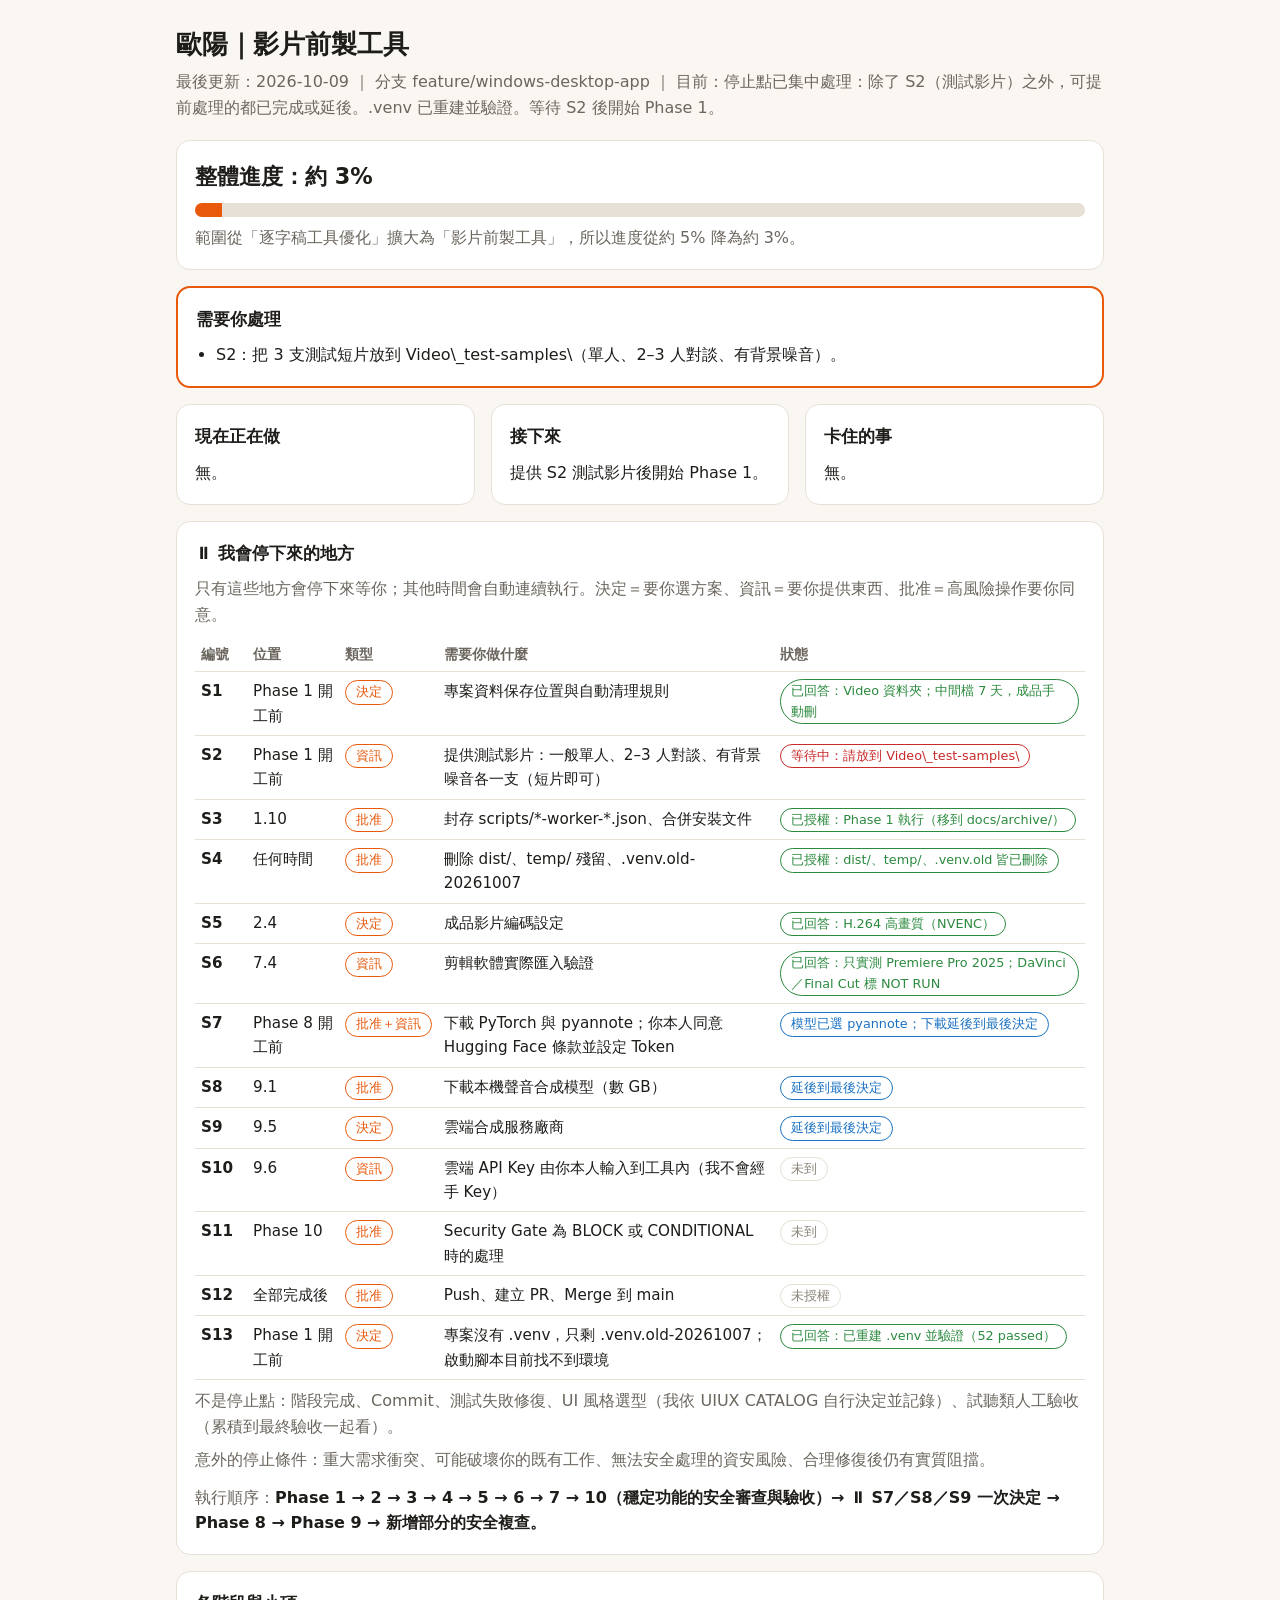
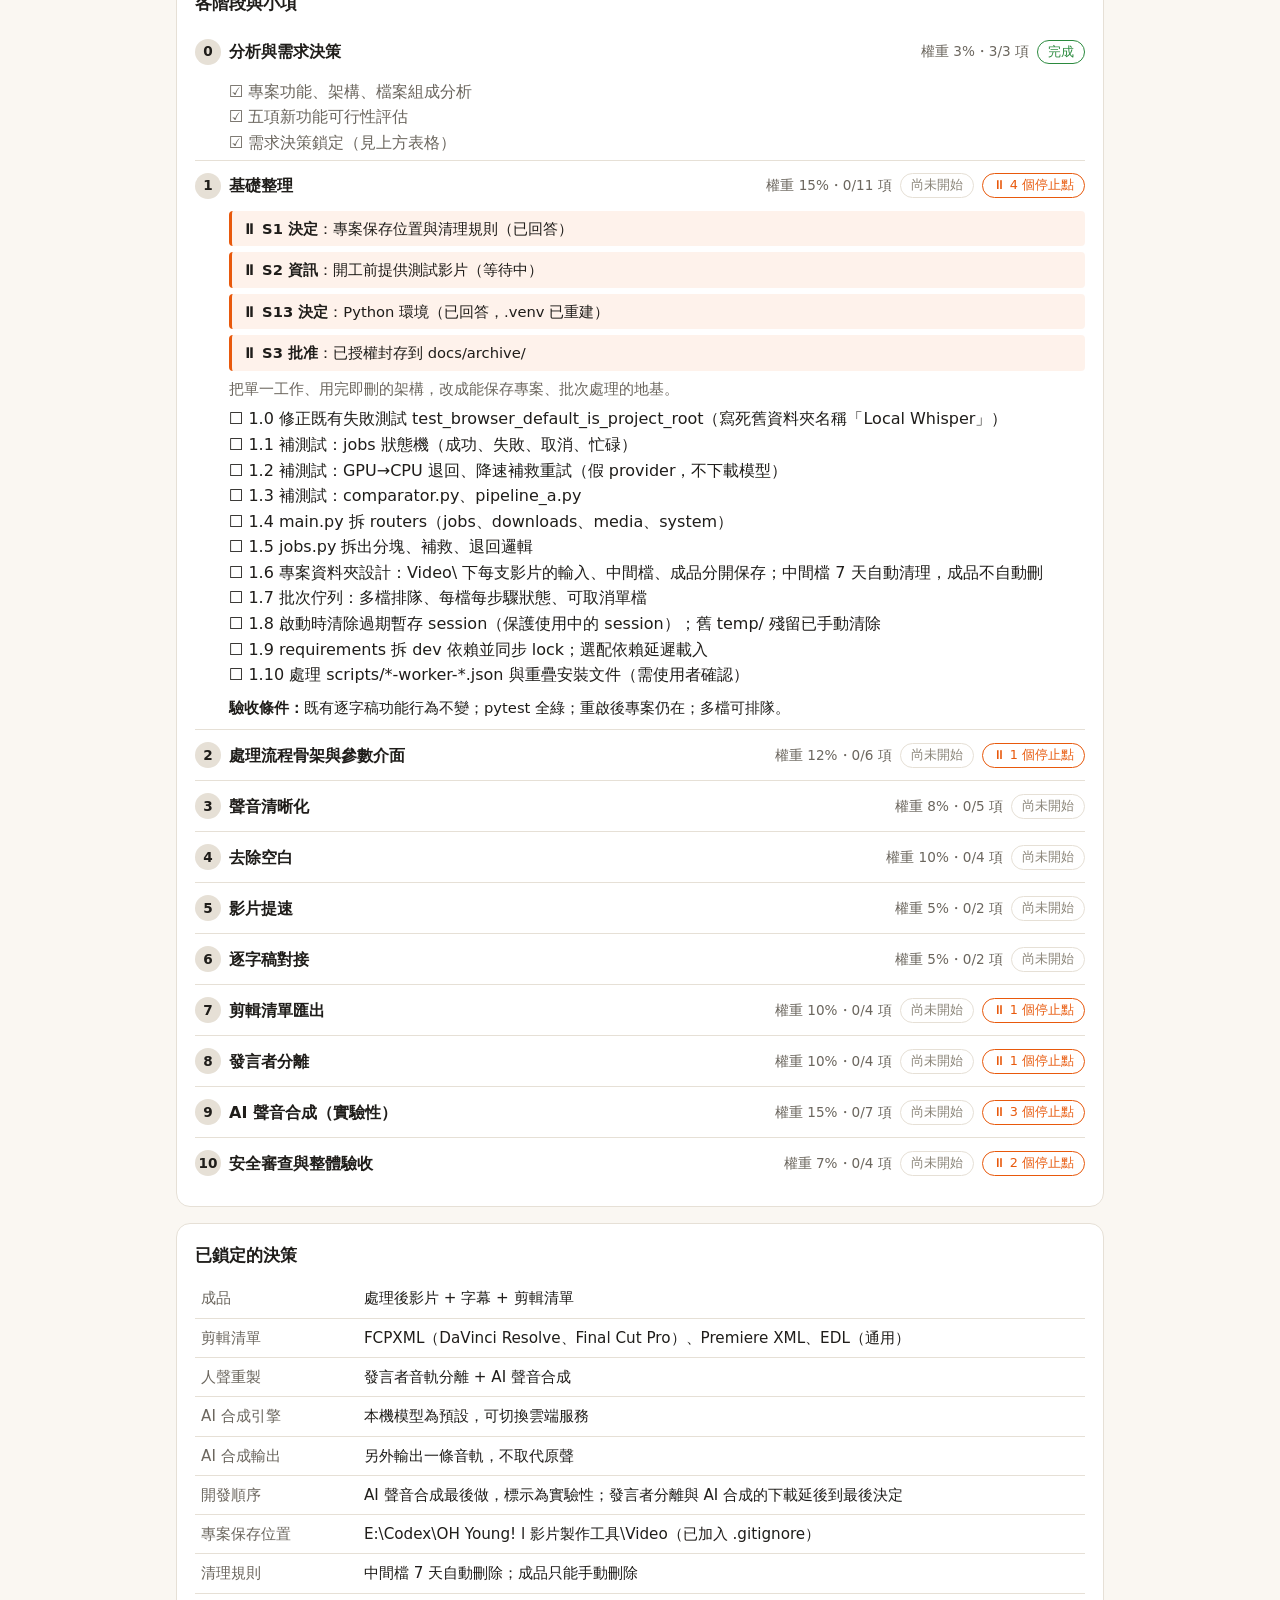
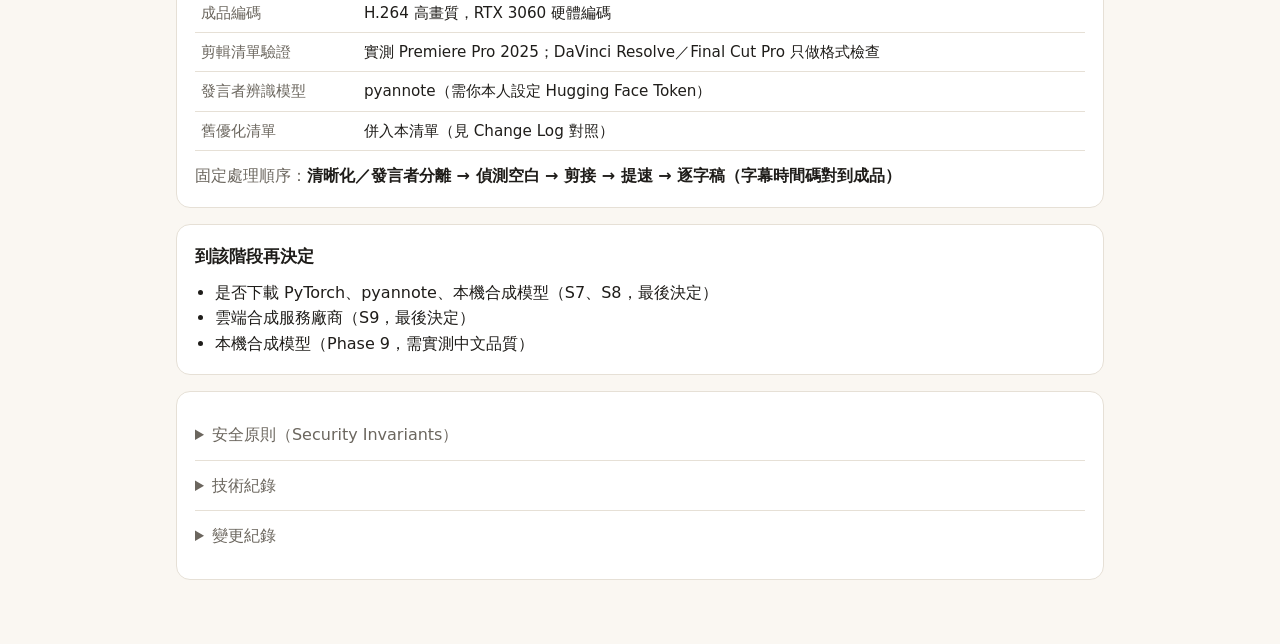
==== WORKLIST.html @ 237babc9 "docs: add video pre-production worklist and ignore Video folder Add WORKLIST.md (master) and WORKLIS" ====
<!doctype html>
<html lang="zh-Hant">
<head>
<meta charset="utf-8">
<meta name="viewport" content="width=device-width, initial-scale=1">
<title>影片前製工具清單</title>
<style>
:root{--bg:#faf7f2;--card:#fff;--text:#1f1d1a;--muted:#6b665e;--accent:#e8590c;--line:#e6e0d6;--ok:#2b8a3e;--wait:#8a8478;--run:#1971c2;--block:#c92a2a}
@media (prefers-color-scheme:dark){:root{--bg:#181614;--card:#221f1c;--text:#f2eee8;--muted:#a39d92;--line:#3a352f;--ok:#51cf66;--run:#4dabf7;--block:#ff6b6b}}
*{box-sizing:border-box}
body{margin:0;background:var(--bg);color:var(--text);font:16px/1.6 system-ui,"Noto Sans TC",sans-serif}
main{max-width:960px;margin:0 auto;padding:24px 16px 48px}
h1{margin:0 0 4px;font-size:1.6rem}
h2{margin:0 0 10px;font-size:1.05rem}
.muted,.sub{color:var(--muted)}
.sub{margin:0 0 20px}
.card{background:var(--card);border:1px solid var(--line);border-radius:14px;padding:18px;margin-bottom:16px}
.grid{display:grid;grid-template-columns:repeat(auto-fit,minmax(260px,1fr));gap:16px}
.grid .card{margin:0}
.bar{height:14px;background:var(--line);border-radius:99px;overflow:hidden}
.bar>div{height:100%;background:var(--accent)}
.big{font-size:1.4rem;font-weight:700;margin-bottom:8px}
.action{border:2px solid var(--accent)}
table{width:100%;border-collapse:collapse}
td{padding:7px 6px;border-bottom:1px solid var(--line);font-size:.95rem;vertical-align:top}
td:first-child{color:var(--muted);white-space:nowrap;padding-right:14px}
.tag{display:inline-block;padding:1px 10px;border-radius:99px;font-size:.8rem;border:1px solid var(--line);color:var(--wait);white-space:nowrap}
.tag.ok{color:var(--ok);border-color:var(--ok)}.tag.run{color:var(--run);border-color:var(--run)}
.tag.block,.tag.user{color:var(--block);border-color:var(--block)}
details{border-top:1px solid var(--line);padding:4px 0}
details:first-of-type{border-top:0}
summary{cursor:pointer;padding:8px 0;display:flex;flex-wrap:wrap;align-items:center;gap:8px}
.pn{display:inline-grid;place-items:center;width:26px;height:26px;border-radius:50%;background:var(--line);font-size:.85rem;font-weight:700}
.meta{color:var(--muted);font-size:.85rem;margin-left:auto}
ul{margin:6px 0 0;padding-left:20px}
ul.chk{list-style:none;padding-left:34px}
ul.chk li.done{color:var(--muted)}
.acc{margin:8px 0 6px 34px;font-size:.92rem}
details p.muted{margin:0 0 0 34px;font-size:.92rem}
.flow{font-weight:600}
.stop{margin:4px 0 6px 34px;padding:6px 10px;border-left:3px solid var(--accent);background:color-mix(in srgb,var(--accent) 8%,transparent);border-radius:4px;font-size:.92rem}
.tag.stopt{color:var(--accent);border-color:var(--accent)}
.tw{overflow-x:auto}
table.stops th{text-align:left;font-size:.85rem;color:var(--muted);padding:6px;border-bottom:1px solid var(--line);white-space:nowrap}
table.stops td:first-child{color:var(--text)}
@media (max-width:640px){table.stops th:nth-child(2),table.stops td:nth-child(2){display:none}}
.sec summary{display:list-item;color:var(--muted)}
</style>
</head>
<body>
<main>
<h1>歐陽｜影片前製工具</h1>
<p class="sub">最後更新：2026-10-09 ｜ 分支 feature/windows-desktop-app ｜ 目前：停止點已集中處理：除了 S2（測試影片）之外，可提前處理的都已完成或延後。.venv 已重建並驗證。等待 S2 後開始 Phase 1。</p>

<section class="card">
<div class="big">整體進度：約 3%</div>
<div class="bar"><div style="width:3%"></div></div>
<p class="muted" style="margin:8px 0 0">範圍從「逐字稿工具優化」擴大為「影片前製工具」，所以進度從約 5% 降為約 3%。</p>
</section>

<section class="card action">
<h2>需要你處理</h2>
<ul><li>S2：把 3 支測試短片放到 Video\_test-samples\（單人、2–3 人對談、有背景噪音）。</li></ul>
</section>

<div class="grid">
<section class="card"><h2>現在正在做</h2><p style="margin:0">無。</p></section>
<section class="card"><h2>接下來</h2><p style="margin:0">提供 S2 測試影片後開始 Phase 1。</p></section>
<section class="card"><h2>卡住的事</h2><p style="margin:0">無。</p></section>
</div>
<div style="height:16px"></div>

<section class="card">
<h2>⏸ 我會停下來的地方</h2>
<p class="muted" style="margin:0 0 10px">只有這些地方會停下來等你；其他時間會自動連續執行。決定＝要你選方案、資訊＝要你提供東西、批准＝高風險操作要你同意。</p>
<div class="tw"><table class="stops"><tr><th>編號</th><th>位置</th><th>類型</th><th>需要你做什麼</th><th>狀態</th></tr><tr><td><b>S1</b></td><td>Phase 1 開工前</td><td><span class="tag stopt">決定</span></td><td>專案資料保存位置與自動清理規則</td><td><span class="tag ok" style="white-space:normal">已回答：Video 資料夾；中間檔 7 天，成品手動刪</span></td></tr><tr><td><b>S2</b></td><td>Phase 1 開工前</td><td><span class="tag stopt">資訊</span></td><td>提供測試影片：一般單人、2–3 人對談、有背景噪音各一支（短片即可）</td><td><span class="tag user" style="white-space:normal">等待中：請放到 Video\_test-samples\</span></td></tr><tr><td><b>S3</b></td><td>1.10</td><td><span class="tag stopt">批准</span></td><td>封存 scripts/*-worker-*.json、合併安裝文件</td><td><span class="tag ok" style="white-space:normal">已授權：Phase 1 執行（移到 docs/archive/）</span></td></tr><tr><td><b>S4</b></td><td>任何時間</td><td><span class="tag stopt">批准</span></td><td>刪除 dist/、temp/ 殘留、.venv.old-20261007</td><td><span class="tag ok" style="white-space:normal">已授權：dist/、temp/、.venv.old 皆已刪除</span></td></tr><tr><td><b>S5</b></td><td>2.4</td><td><span class="tag stopt">決定</span></td><td>成品影片編碼設定</td><td><span class="tag ok" style="white-space:normal">已回答：H.264 高畫質（NVENC）</span></td></tr><tr><td><b>S6</b></td><td>7.4</td><td><span class="tag stopt">資訊</span></td><td>剪輯軟體實際匯入驗證</td><td><span class="tag ok" style="white-space:normal">已回答：只實測 Premiere Pro 2025；DaVinci／Final Cut 標 NOT RUN</span></td></tr><tr><td><b>S7</b></td><td>Phase 8 開工前</td><td><span class="tag stopt">批准＋資訊</span></td><td>下載 PyTorch 與 pyannote；你本人同意 Hugging Face 條款並設定 Token</td><td><span class="tag run" style="white-space:normal">模型已選 pyannote；下載延後到最後決定</span></td></tr><tr><td><b>S8</b></td><td>9.1</td><td><span class="tag stopt">批准</span></td><td>下載本機聲音合成模型（數 GB）</td><td><span class="tag run" style="white-space:normal">延後到最後決定</span></td></tr><tr><td><b>S9</b></td><td>9.5</td><td><span class="tag stopt">決定</span></td><td>雲端合成服務廠商</td><td><span class="tag run" style="white-space:normal">延後到最後決定</span></td></tr><tr><td><b>S10</b></td><td>9.6</td><td><span class="tag stopt">資訊</span></td><td>雲端 API Key 由你本人輸入到工具內（我不會經手 Key）</td><td><span class="tag wait" style="white-space:normal">未到</span></td></tr><tr><td><b>S11</b></td><td>Phase 10</td><td><span class="tag stopt">批准</span></td><td>Security Gate 為 BLOCK 或 CONDITIONAL 時的處理</td><td><span class="tag wait" style="white-space:normal">未到</span></td></tr><tr><td><b>S12</b></td><td>全部完成後</td><td><span class="tag stopt">批准</span></td><td>Push、建立 PR、Merge 到 main</td><td><span class="tag wait" style="white-space:normal">未授權</span></td></tr><tr><td><b>S13</b></td><td>Phase 1 開工前</td><td><span class="tag stopt">決定</span></td><td>專案沒有 .venv，只剩 .venv.old-20261007；啟動腳本目前找不到環境</td><td><span class="tag ok" style="white-space:normal">已回答：已重建 .venv 並驗證（52 passed）</span></td></tr></table></div>
<p class="muted" style="margin:8px 0 0">不是停止點：階段完成、Commit、測試失敗修復、UI 風格選型（我依 UIUX CATALOG 自行決定並記錄）、試聽類人工驗收（累積到最終驗收一起看）。</p><p class="muted" style="margin:8px 0 0">意外的停止條件：重大需求衝突、可能破壞你的既有工作、無法安全處理的資安風險、合理修復後仍有實質阻擋。</p><p style="margin:12px 0 0"><span class="muted">執行順序：</span><span class="flow">Phase 1 → 2 → 3 → 4 → 5 → 6 → 7 → 10（穩定功能的安全審查與驗收）→ ⏸ S7／S8／S9 一次決定 → Phase 8 → Phase 9 → 新增部分的安全複查。</span></p>
</section>

<section class="card">
<h2>各階段與小項</h2>
<details open><summary><span class="pn">0</span><b>分析與需求決策</b><span class="meta">權重 3%・3/3 項</span><span class="tag ok">完成</span></summary><ul class="chk"><li class="done">☑ 專案功能、架構、檔案組成分析</li><li class="done">☑ 五項新功能可行性評估</li><li class="done">☑ 需求決策鎖定（見上方表格）</li></ul></details>
<details open><summary><span class="pn">1</span><b>基礎整理</b><span class="meta">權重 15%・0/11 項</span><span class="tag wait">尚未開始</span><span class="tag stopt">⏸ 4 個停止點</span></summary><div class="stop"><b>⏸ S1 決定</b>：專案保存位置與清理規則（已回答）</div><div class="stop"><b>⏸ S2 資訊</b>：開工前提供測試影片（等待中）</div><div class="stop"><b>⏸ S13 決定</b>：Python 環境（已回答，.venv 已重建）</div><div class="stop"><b>⏸ S3 批准</b>：已授權封存到 docs/archive/</div><p class="muted">把單一工作、用完即刪的架構，改成能保存專案、批次處理的地基。</p><ul class="chk"><li class="">☐ 1.0 修正既有失敗測試 test_browser_default_is_project_root（寫死舊資料夾名稱「Local Whisper」）</li><li class="">☐ 1.1 補測試：jobs 狀態機（成功、失敗、取消、忙碌）</li><li class="">☐ 1.2 補測試：GPU→CPU 退回、降速補救重試（假 provider，不下載模型）</li><li class="">☐ 1.3 補測試：comparator.py、pipeline_a.py</li><li class="">☐ 1.4 main.py 拆 routers（jobs、downloads、media、system）</li><li class="">☐ 1.5 jobs.py 拆出分塊、補救、退回邏輯</li><li class="">☐ 1.6 專案資料夾設計：Video\ 下每支影片的輸入、中間檔、成品分開保存；中間檔 7 天自動清理，成品不自動刪</li><li class="">☐ 1.7 批次佇列：多檔排隊、每檔每步驟狀態、可取消單檔</li><li class="">☐ 1.8 啟動時清除過期暫存 session（保護使用中的 session）；舊 temp/ 殘留已手動清除</li><li class="">☐ 1.9 requirements 拆 dev 依賴並同步 lock；選配依賴延遲載入</li><li class="">☐ 1.10 處理 scripts/*-worker-*.json 與重疊安裝文件（需使用者確認）</li></ul><p class="acc"><b>驗收條件：</b>既有逐字稿功能行為不變；pytest 全綠；重啟後專案仍在；多檔可排隊。</p></details>
<details><summary><span class="pn">2</span><b>處理流程骨架與參數介面</b><span class="meta">權重 12%・0/6 項</span><span class="tag wait">尚未開始</span><span class="tag stopt">⏸ 1 個停止點</span></summary><div class="stop"><b>⏸ S5 決定</b>：已回答 H.264 高畫質</div><p class="muted">建立「選參數 → 預覽 → 批次輸出」的流程。</p><ul class="chk"><li class="">☐ 2.1 Pipeline 引擎：依固定順序串接步驟，每步可開關、可重跑</li><li class="">☐ 2.2 參數介面：五項功能的開關與參數，多檔拖入</li><li class="">☐ 2.3 30 秒預覽試聽（原始 vs 處理後）</li><li class="">☐ 2.4 成品影片編碼：H.264 高畫質（NVENC），無 GPU 時退回 CPU 編碼</li><li class="">☐ 2.5 app.js 拆成 ES modules（原生，不引入建置工具）</li><li class="">☐ 2.6 UI 選型：依 UIUX CATALOG 選 Primary／Secondary 風格</li></ul><p class="acc"><b>驗收條件：</b>可選參數並對多檔排隊；預覽可聽；Desktop／Mobile、空、載入、錯誤、長內容狀態正常。</p></details>
<details><summary><span class="pn">3</span><b>聲音清晰化</b><span class="meta">權重 8%・0/5 項</span><span class="tag wait">尚未開始</span></summary><ul class="chk"><li class="">☐ 3.1 降噪（FFmpeg 降噪濾鏡，評估保留 noisereduce）</li><li class="">☐ 3.2 高低頻濾波與 EQ</li><li class="">☐ 3.3 壓縮與音量平衡</li><li class="">☐ 3.4 響度標準化（EBU R128）</li><li class="">☐ 3.5 預設組：Podcast、戶外、室內回音</li></ul><p class="acc"><b>驗收條件：</b>預設組在測試音檔上可試聽比較；響度落在目標範圍；人聲不明顯變悶。</p></details>
<details><summary><span class="pn">4</span><b>去除空白</b><span class="meta">權重 10%・0/4 項</span><span class="tag wait">尚未開始</span></summary><ul class="chk"><li class="">☐ 4.1 用 VAD + 音量偵測找出無對話區段</li><li class="">☐ 4.2 參數：靜音門檻、最短空白長度、前後保留時間</li><li class="">☐ 4.3 精準剪接並重新編碼</li><li class="">☐ 4.4 產生剪輯點資料（供 Phase 6、7 使用）</li></ul><p class="acc"><b>驗收條件：</b>剪接後無明顯截字；剪輯點資料與成品一致。</p></details>
<details><summary><span class="pn">5</span><b>影片提速</b><span class="meta">權重 5%・0/2 項</span><span class="tag wait">尚未開始</span></summary><ul class="chk"><li class="">☐ 5.1 畫面與聲音同步加速，聲音保持原音高</li><li class="">☐ 5.2 速度選項與試聽（建議 1.0–1.5 倍）</li></ul><p class="acc"><b>驗收條件：</b>音畫同步；1.5 倍以內無明顯失真。</p></details>
<details><summary><span class="pn">6</span><b>逐字稿對接</b><span class="meta">權重 5%・0/2 項</span><span class="tag wait">尚未開始</span></summary><ul class="chk"><li class="">☐ 6.1 逐字稿以最終成品為準，或依剪輯點與速度換算時間碼</li><li class="">☐ 6.2 字幕五種格式對齊成品</li></ul><p class="acc"><b>驗收條件：</b>字幕在成品影片上時間正確。</p></details>
<details><summary><span class="pn">7</span><b>剪輯清單匯出</b><span class="meta">權重 10%・0/4 項</span><span class="tag wait">尚未開始</span><span class="tag stopt">⏸ 1 個停止點</span></summary><div class="stop"><b>⏸ S6 資訊</b>：已回答，只實測 Premiere Pro 2025</div><ul class="chk"><li class="">☐ 7.1 FCPXML（DaVinci Resolve、Final Cut Pro）</li><li class="">☐ 7.2 Premiere XML</li><li class="">☐ 7.3 EDL（通用）</li><li class="">☐ 7.4 實際匯入 DaVinci Resolve、Premiere Pro 驗證（Final Cut Pro 需 Mac，無法本機驗證時標 NOT RUN）</li></ul><p class="acc"><b>驗收條件：</b>匯入後剪輯點與成品一致。</p></details>
<details><summary><span class="pn">8</span><b>發言者分離</b><span class="meta">權重 10%・0/4 項</span><span class="tag wait">尚未開始</span><span class="tag stopt">⏸ 1 個停止點</span></summary><div class="stop"><b>⏸ S7 批准＋資訊</b>：已選 pyannote；下載與 Hugging Face Token 延後到最後決定</div><ul class="chk"><li class="">☐ 8.1 選定發言者辨識模型（確認授權與顯示記憶體需求）</li><li class="">☐ 8.2 每位發言者輸出獨立音軌</li><li class="">☐ 8.3 逐字稿標示發言者</li><li class="">☐ 8.4 與 Whisper 共用 12 GB 顯示記憶體：依序執行並釋放</li></ul><p class="acc"><b>驗收條件：</b>2–3 人對談測試音檔可正確分軌；重疊段落限制有說明。</p></details>
<details><summary><span class="pn">9</span><b>AI 聲音合成（實驗性）</b><span class="meta">權重 15%・0/7 項</span><span class="tag wait">尚未開始</span><span class="tag stopt">⏸ 3 個停止點</span></summary><div class="stop"><b>⏸ S8 批准</b>：9.1 下載本機合成模型（延後到最後決定）</div><div class="stop"><b>⏸ S9 決定</b>：9.5 雲端服務廠商（延後到最後決定）</div><div class="stop"><b>⏸ S10 資訊</b>：9.6 API Key 由你本人輸入</div><ul class="chk"><li class="">☐ 9.1 本機模型選型與中文品質實測</li><li class="">☐ 9.2 依發言者原聲建立聲音模型，依逐字稿逐句合成</li><li class="">☐ 9.3 對回時間軸，另外輸出合成音軌</li><li class="">☐ 9.4 克隆同意確認選項</li><li class="">☐ 9.5 雲端服務接入（廠商待決定）</li><li class="">☐ 9.6 API Key 存 Windows 認證儲存區</li><li class="">☐ 9.7 預估費用、單次與每日上限、上傳警告</li></ul><p class="acc"><b>驗收條件：</b>合成音軌可在剪輯軟體中逐句替換；Security Invariants 1–4 驗證通過。</p></details>
<details><summary><span class="pn">10</span><b>安全審查與整體驗收</b><span class="meta">權重 7%・0/4 項</span><span class="tag wait">尚未開始</span><span class="tag stopt">⏸ 2 個停止點</span></summary><div class="stop"><b>⏸ S11 批准</b>：Security Gate 為 BLOCK 或 CONDITIONAL 時</div><div class="stop"><b>⏸ S12 批准</b>：Push、PR、Merge</div><ul class="chk"><li class="">☐ 10.1 檢視 /api/debug 是否洩漏路徑或環境資訊</li><li class="">☐ 10.2 新增 API 與上傳、下載的 Security Diff Review</li><li class="">☐ 10.3 Security Invariants 全部驗證</li><li class="">☐ 10.4 全部測試、Diff Review、真實影片端到端驗收</li></ul><p class="acc"><b>驗收條件：</b>Security Gate 無 HIGH；端到端驗收通過。</p></details>
</section>

<section class="card">
<h2>已鎖定的決策</h2>
<table><tr><td>成品</td><td>處理後影片 + 字幕 + 剪輯清單</td></tr><tr><td>剪輯清單</td><td>FCPXML（DaVinci Resolve、Final Cut Pro）、Premiere XML、EDL（通用）</td></tr><tr><td>人聲重製</td><td>發言者音軌分離 + AI 聲音合成</td></tr><tr><td>AI 合成引擎</td><td>本機模型為預設，可切換雲端服務</td></tr><tr><td>AI 合成輸出</td><td>另外輸出一條音軌，不取代原聲</td></tr><tr><td>開發順序</td><td>AI 聲音合成最後做，標示為實驗性；發言者分離與 AI 合成的下載延後到最後決定</td></tr><tr><td>專案保存位置</td><td>E:\Codex\OH Young! l 影片製作工具\Video（已加入 .gitignore）</td></tr><tr><td>清理規則</td><td>中間檔 7 天自動刪除；成品只能手動刪除</td></tr><tr><td>成品編碼</td><td>H.264 高畫質，RTX 3060 硬體編碼</td></tr><tr><td>剪輯清單驗證</td><td>實測 Premiere Pro 2025；DaVinci Resolve／Final Cut Pro 只做格式檢查</td></tr><tr><td>發言者辨識模型</td><td>pyannote（需你本人設定 Hugging Face Token）</td></tr><tr><td>舊優化清單</td><td>併入本清單（見 Change Log 對照）</td></tr></table>
<p style="margin:12px 0 0"><span class="muted">固定處理順序：</span><span class="flow">清晰化／發言者分離 → 偵測空白 → 剪接 → 提速 → 逐字稿（字幕時間碼對到成品）</span></p>
</section>

<section class="card">
<h2>到該階段再決定</h2>
<ul><li>是否下載 PyTorch、pyannote、本機合成模型（S7、S8，最後決定）</li><li>雲端合成服務廠商（S9，最後決定）</li><li>本機合成模型（Phase 9，需實測中文品質）</li></ul>
</section>

<section class="card sec">
<details><summary>安全原則（Security Invariants）</summary><ol><li>雲端 API Key 只存在 Windows 認證儲存區，不進 Git、設定檔、前端程式碼、Log、錯誤訊息。</li><li>雲端合成預設關閉；每次使用前明確提示「音訊會上傳第三方」。</li><li>雲端合成送出前顯示預估費用，並受單次與每日上限限制。</li><li>使用他人聲音克隆前必須勾選「已取得說話者同意」。</li><li>服務仍只綁定 127.0.0.1；外部網站不能觸發處理或下載。</li><li>檔名不參與磁碟路徑；下載只接受專案 ID + 白名單格式。</li></ol></details>
<details><summary>技術紀錄</summary><ul><li>現況：temp/ 5.8 GB、dist/ 5.2 GB 已於 2026-10-09 刪除（約釋放 11 GB）；static/app.js 2053 行、app/main.py 843 行、app/jobs.py 788 行</li><li>環境：.venv 於 2026-10-09 依 requirements-lock.txt 重建；app.diagnostics 通過；pytest 52 passed、1 failed（既有測試問題，見 1.0）；pytest 需加 --basetemp 指定可寫入的暫存資料夾</li><li>硬體：RTX 3060 12 GB（Whisper 與其他 AI 模型需依序共用）</li><li>參考：docs/dual-track-speech-pipeline.md（舊雙軌提案，Phase 3、9 可參考）</li></ul></details>
<details><summary>變更紀錄</summary><ul><li>2026-10-09：建立 WORKLIST，完成專案分析（舊版 7 階段優化清單）。</li><li>2026-10-09：重建 .venv 並驗證；刪除 .venv.old-20261007；新增 1.0 修正既有失敗測試。</li><li>2026-10-09：集中回答停止點；刪除 dist/、temp/；Video/ 加入 .gitignore；新增 S13（.venv 缺失）；調整執行順序（Phase 8、9 移到 Phase 10 之後）。</li><li>2026-10-09：標示停止點 S1–S12。</li><li>2026-10-09：需求擴充為影片前製工具，清單重整（MERGE）：</li></ul><p class="muted">本頁由 WORKLIST.md 同步產生。</p></details>
</section>
</main>
</body>
</html>
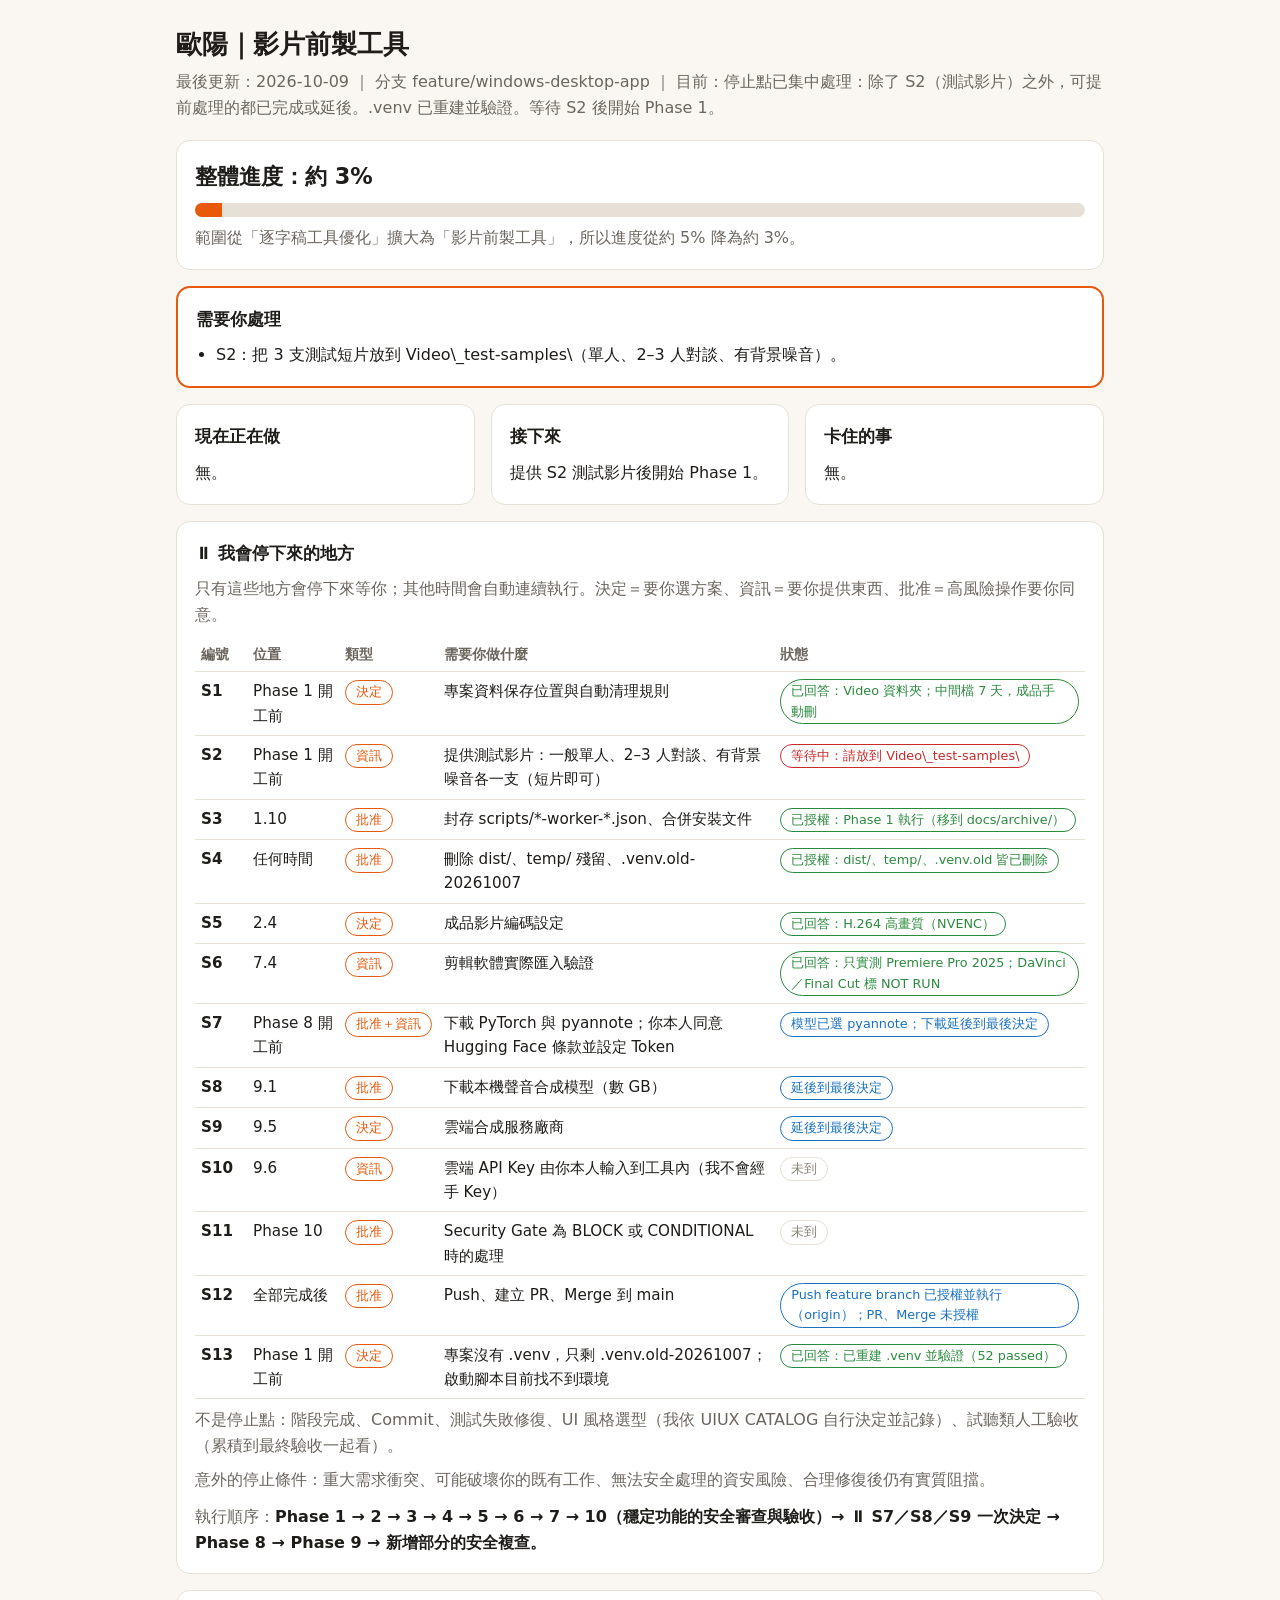
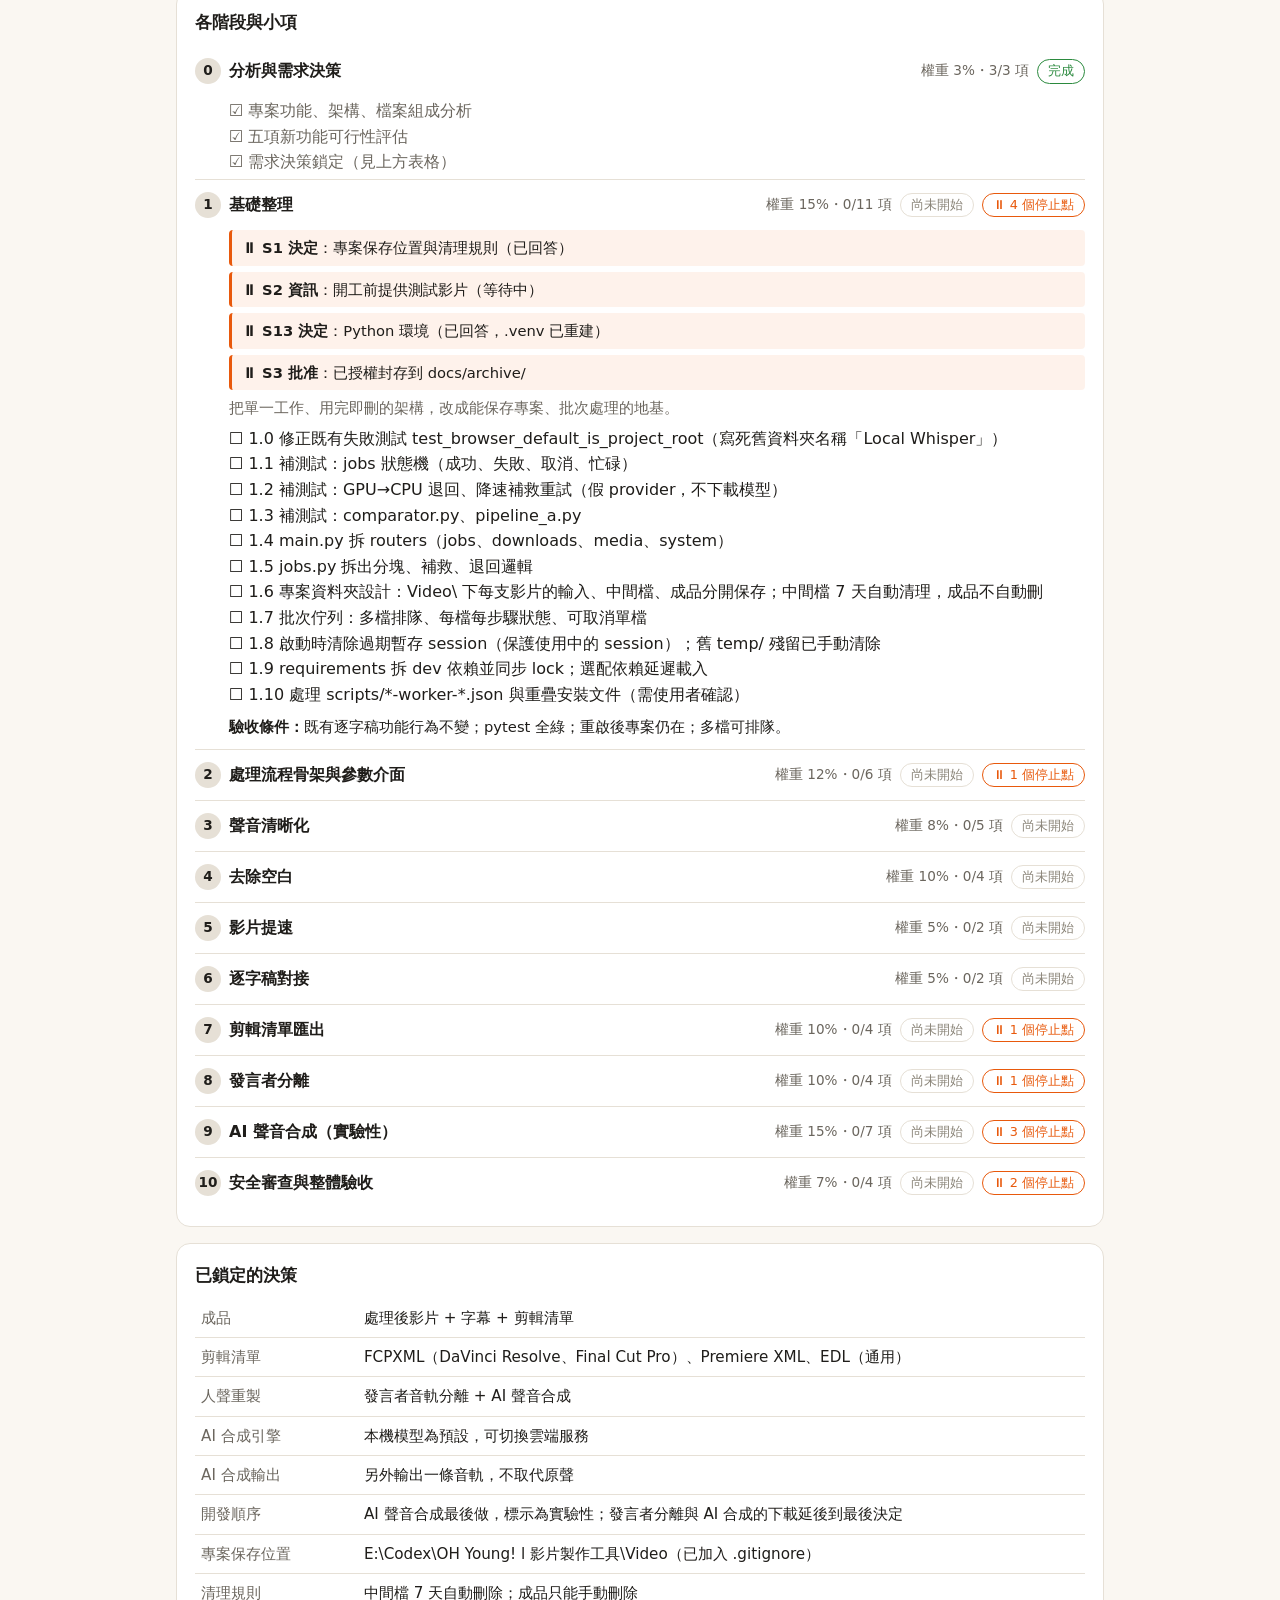
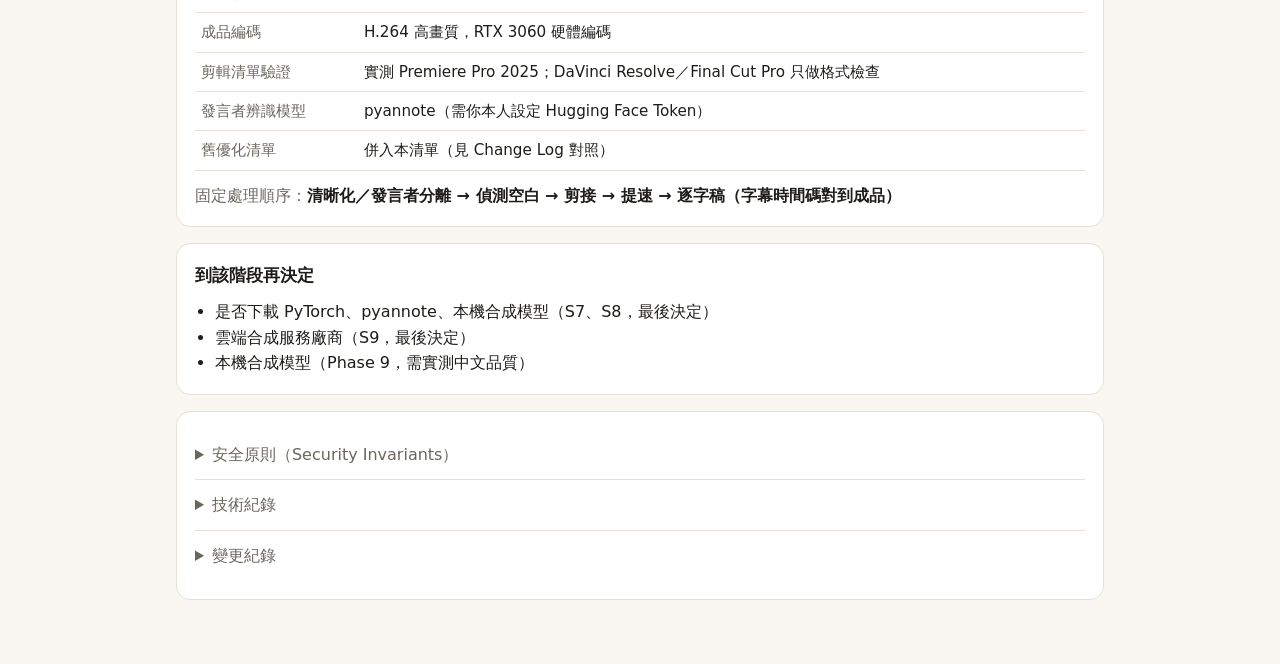
==== commit e4e3f2a9: "docs: record GitHub remote and push status in worklist Co-Authored-By: Claude Opus 5.5 <noreply@anth" ====
--- a/WORKLIST.html
+++ b/WORKLIST.html
@@ -73,7 +73,7 @@
 <section class="card">
 <h2>⏸ 我會停下來的地方</h2>
 <p class="muted" style="margin:0 0 10px">只有這些地方會停下來等你；其他時間會自動連續執行。決定＝要你選方案、資訊＝要你提供東西、批准＝高風險操作要你同意。</p>
-<div class="tw"><table class="stops"><tr><th>編號</th><th>位置</th><th>類型</th><th>需要你做什麼</th><th>狀態</th></tr><tr><td><b>S1</b></td><td>Phase 1 開工前</td><td><span class="tag stopt">決定</span></td><td>專案資料保存位置與自動清理規則</td><td><span class="tag ok" style="white-space:normal">已回答：Video 資料夾；中間檔 7 天，成品手動刪</span></td></tr><tr><td><b>S2</b></td><td>Phase 1 開工前</td><td><span class="tag stopt">資訊</span></td><td>提供測試影片：一般單人、2–3 人對談、有背景噪音各一支（短片即可）</td><td><span class="tag user" style="white-space:normal">等待中：請放到 Video\_test-samples\</span></td></tr><tr><td><b>S3</b></td><td>1.10</td><td><span class="tag stopt">批准</span></td><td>封存 scripts/*-worker-*.json、合併安裝文件</td><td><span class="tag ok" style="white-space:normal">已授權：Phase 1 執行（移到 docs/archive/）</span></td></tr><tr><td><b>S4</b></td><td>任何時間</td><td><span class="tag stopt">批准</span></td><td>刪除 dist/、temp/ 殘留、.venv.old-20261007</td><td><span class="tag ok" style="white-space:normal">已授權：dist/、temp/、.venv.old 皆已刪除</span></td></tr><tr><td><b>S5</b></td><td>2.4</td><td><span class="tag stopt">決定</span></td><td>成品影片編碼設定</td><td><span class="tag ok" style="white-space:normal">已回答：H.264 高畫質（NVENC）</span></td></tr><tr><td><b>S6</b></td><td>7.4</td><td><span class="tag stopt">資訊</span></td><td>剪輯軟體實際匯入驗證</td><td><span class="tag ok" style="white-space:normal">已回答：只實測 Premiere Pro 2025；DaVinci／Final Cut 標 NOT RUN</span></td></tr><tr><td><b>S7</b></td><td>Phase 8 開工前</td><td><span class="tag stopt">批准＋資訊</span></td><td>下載 PyTorch 與 pyannote；你本人同意 Hugging Face 條款並設定 Token</td><td><span class="tag run" style="white-space:normal">模型已選 pyannote；下載延後到最後決定</span></td></tr><tr><td><b>S8</b></td><td>9.1</td><td><span class="tag stopt">批准</span></td><td>下載本機聲音合成模型（數 GB）</td><td><span class="tag run" style="white-space:normal">延後到最後決定</span></td></tr><tr><td><b>S9</b></td><td>9.5</td><td><span class="tag stopt">決定</span></td><td>雲端合成服務廠商</td><td><span class="tag run" style="white-space:normal">延後到最後決定</span></td></tr><tr><td><b>S10</b></td><td>9.6</td><td><span class="tag stopt">資訊</span></td><td>雲端 API Key 由你本人輸入到工具內（我不會經手 Key）</td><td><span class="tag wait" style="white-space:normal">未到</span></td></tr><tr><td><b>S11</b></td><td>Phase 10</td><td><span class="tag stopt">批准</span></td><td>Security Gate 為 BLOCK 或 CONDITIONAL 時的處理</td><td><span class="tag wait" style="white-space:normal">未到</span></td></tr><tr><td><b>S12</b></td><td>全部完成後</td><td><span class="tag stopt">批准</span></td><td>Push、建立 PR、Merge 到 main</td><td><span class="tag wait" style="white-space:normal">未授權</span></td></tr><tr><td><b>S13</b></td><td>Phase 1 開工前</td><td><span class="tag stopt">決定</span></td><td>專案沒有 .venv，只剩 .venv.old-20261007；啟動腳本目前找不到環境</td><td><span class="tag ok" style="white-space:normal">已回答：已重建 .venv 並驗證（52 passed）</span></td></tr></table></div>
+<div class="tw"><table class="stops"><tr><th>編號</th><th>位置</th><th>類型</th><th>需要你做什麼</th><th>狀態</th></tr><tr><td><b>S1</b></td><td>Phase 1 開工前</td><td><span class="tag stopt">決定</span></td><td>專案資料保存位置與自動清理規則</td><td><span class="tag ok" style="white-space:normal">已回答：Video 資料夾；中間檔 7 天，成品手動刪</span></td></tr><tr><td><b>S2</b></td><td>Phase 1 開工前</td><td><span class="tag stopt">資訊</span></td><td>提供測試影片：一般單人、2–3 人對談、有背景噪音各一支（短片即可）</td><td><span class="tag user" style="white-space:normal">等待中：請放到 Video\_test-samples\</span></td></tr><tr><td><b>S3</b></td><td>1.10</td><td><span class="tag stopt">批准</span></td><td>封存 scripts/*-worker-*.json、合併安裝文件</td><td><span class="tag ok" style="white-space:normal">已授權：Phase 1 執行（移到 docs/archive/）</span></td></tr><tr><td><b>S4</b></td><td>任何時間</td><td><span class="tag stopt">批准</span></td><td>刪除 dist/、temp/ 殘留、.venv.old-20261007</td><td><span class="tag ok" style="white-space:normal">已授權：dist/、temp/、.venv.old 皆已刪除</span></td></tr><tr><td><b>S5</b></td><td>2.4</td><td><span class="tag stopt">決定</span></td><td>成品影片編碼設定</td><td><span class="tag ok" style="white-space:normal">已回答：H.264 高畫質（NVENC）</span></td></tr><tr><td><b>S6</b></td><td>7.4</td><td><span class="tag stopt">資訊</span></td><td>剪輯軟體實際匯入驗證</td><td><span class="tag ok" style="white-space:normal">已回答：只實測 Premiere Pro 2025；DaVinci／Final Cut 標 NOT RUN</span></td></tr><tr><td><b>S7</b></td><td>Phase 8 開工前</td><td><span class="tag stopt">批准＋資訊</span></td><td>下載 PyTorch 與 pyannote；你本人同意 Hugging Face 條款並設定 Token</td><td><span class="tag run" style="white-space:normal">模型已選 pyannote；下載延後到最後決定</span></td></tr><tr><td><b>S8</b></td><td>9.1</td><td><span class="tag stopt">批准</span></td><td>下載本機聲音合成模型（數 GB）</td><td><span class="tag run" style="white-space:normal">延後到最後決定</span></td></tr><tr><td><b>S9</b></td><td>9.5</td><td><span class="tag stopt">決定</span></td><td>雲端合成服務廠商</td><td><span class="tag run" style="white-space:normal">延後到最後決定</span></td></tr><tr><td><b>S10</b></td><td>9.6</td><td><span class="tag stopt">資訊</span></td><td>雲端 API Key 由你本人輸入到工具內（我不會經手 Key）</td><td><span class="tag wait" style="white-space:normal">未到</span></td></tr><tr><td><b>S11</b></td><td>Phase 10</td><td><span class="tag stopt">批准</span></td><td>Security Gate 為 BLOCK 或 CONDITIONAL 時的處理</td><td><span class="tag wait" style="white-space:normal">未到</span></td></tr><tr><td><b>S12</b></td><td>全部完成後</td><td><span class="tag stopt">批准</span></td><td>Push、建立 PR、Merge 到 main</td><td><span class="tag run" style="white-space:normal">Push feature branch 已授權並執行（origin）；PR、Merge 未授權</span></td></tr><tr><td><b>S13</b></td><td>Phase 1 開工前</td><td><span class="tag stopt">決定</span></td><td>專案沒有 .venv，只剩 .venv.old-20261007；啟動腳本目前找不到環境</td><td><span class="tag ok" style="white-space:normal">已回答：已重建 .venv 並驗證（52 passed）</span></td></tr></table></div>
 <p class="muted" style="margin:8px 0 0">不是停止點：階段完成、Commit、測試失敗修復、UI 風格選型（我依 UIUX CATALOG 自行決定並記錄）、試聽類人工驗收（累積到最終驗收一起看）。</p><p class="muted" style="margin:8px 0 0">意外的停止條件：重大需求衝突、可能破壞你的既有工作、無法安全處理的資安風險、合理修復後仍有實質阻擋。</p><p style="margin:12px 0 0"><span class="muted">執行順序：</span><span class="flow">Phase 1 → 2 → 3 → 4 → 5 → 6 → 7 → 10（穩定功能的安全審查與驗收）→ ⏸ S7／S8／S9 一次決定 → Phase 8 → Phase 9 → 新增部分的安全複查。</span></p>
 </section>
 
@@ -106,7 +106,7 @@
 <section class="card sec">
 <details><summary>安全原則（Security Invariants）</summary><ol><li>雲端 API Key 只存在 Windows 認證儲存區，不進 Git、設定檔、前端程式碼、Log、錯誤訊息。</li><li>雲端合成預設關閉；每次使用前明確提示「音訊會上傳第三方」。</li><li>雲端合成送出前顯示預估費用，並受單次與每日上限限制。</li><li>使用他人聲音克隆前必須勾選「已取得說話者同意」。</li><li>服務仍只綁定 127.0.0.1；外部網站不能觸發處理或下載。</li><li>檔名不參與磁碟路徑；下載只接受專案 ID + 白名單格式。</li></ol></details>
 <details><summary>技術紀錄</summary><ul><li>現況：temp/ 5.8 GB、dist/ 5.2 GB 已於 2026-10-09 刪除（約釋放 11 GB）；static/app.js 2053 行、app/main.py 843 行、app/jobs.py 788 行</li><li>環境：.venv 於 2026-10-09 依 requirements-lock.txt 重建；app.diagnostics 通過；pytest 52 passed、1 failed（既有測試問題，見 1.0）；pytest 需加 --basetemp 指定可寫入的暫存資料夾</li><li>硬體：RTX 3060 12 GB（Whisper 與其他 AI 模型需依序共用）</li><li>參考：docs/dual-track-speech-pipeline.md（舊雙軌提案，Phase 3、9 可參考）</li></ul></details>
-<details><summary>變更紀錄</summary><ul><li>2026-10-09：建立 WORKLIST，完成專案分析（舊版 7 階段優化清單）。</li><li>2026-10-09：重建 .venv 並驗證；刪除 .venv.old-20261007；新增 1.0 修正既有失敗測試。</li><li>2026-10-09：集中回答停止點；刪除 dist/、temp/；Video/ 加入 .gitignore；新增 S13（.venv 缺失）；調整執行順序（Phase 8、9 移到 Phase 10 之後）。</li><li>2026-10-09：標示停止點 S1–S12。</li><li>2026-10-09：需求擴充為影片前製工具，清單重整（MERGE）：</li></ul><p class="muted">本頁由 WORKLIST.md 同步產生。</p></details>
+<details><summary>變更紀錄</summary><ul><li>2026-10-09：建立 WORKLIST，完成專案分析（舊版 7 階段優化清單）。</li><li>2026-10-10：設定 GitHub remote 並 push feature/windows-desktop-app。</li><li>2026-10-09：重建 .venv 並驗證；刪除 .venv.old-20261007；新增 1.0 修正既有失敗測試。</li><li>2026-10-09：集中回答停止點；刪除 dist/、temp/；Video/ 加入 .gitignore；新增 S13（.venv 缺失）；調整執行順序（Phase 8、9 移到 Phase 10 之後）。</li><li>2026-10-09：標示停止點 S1–S12。</li><li>2026-10-09：需求擴充為影片前製工具，清單重整（MERGE）：</li></ul><p class="muted">本頁由 WORKLIST.md 同步產生。</p></details>
 </section>
 </main>
 </body>
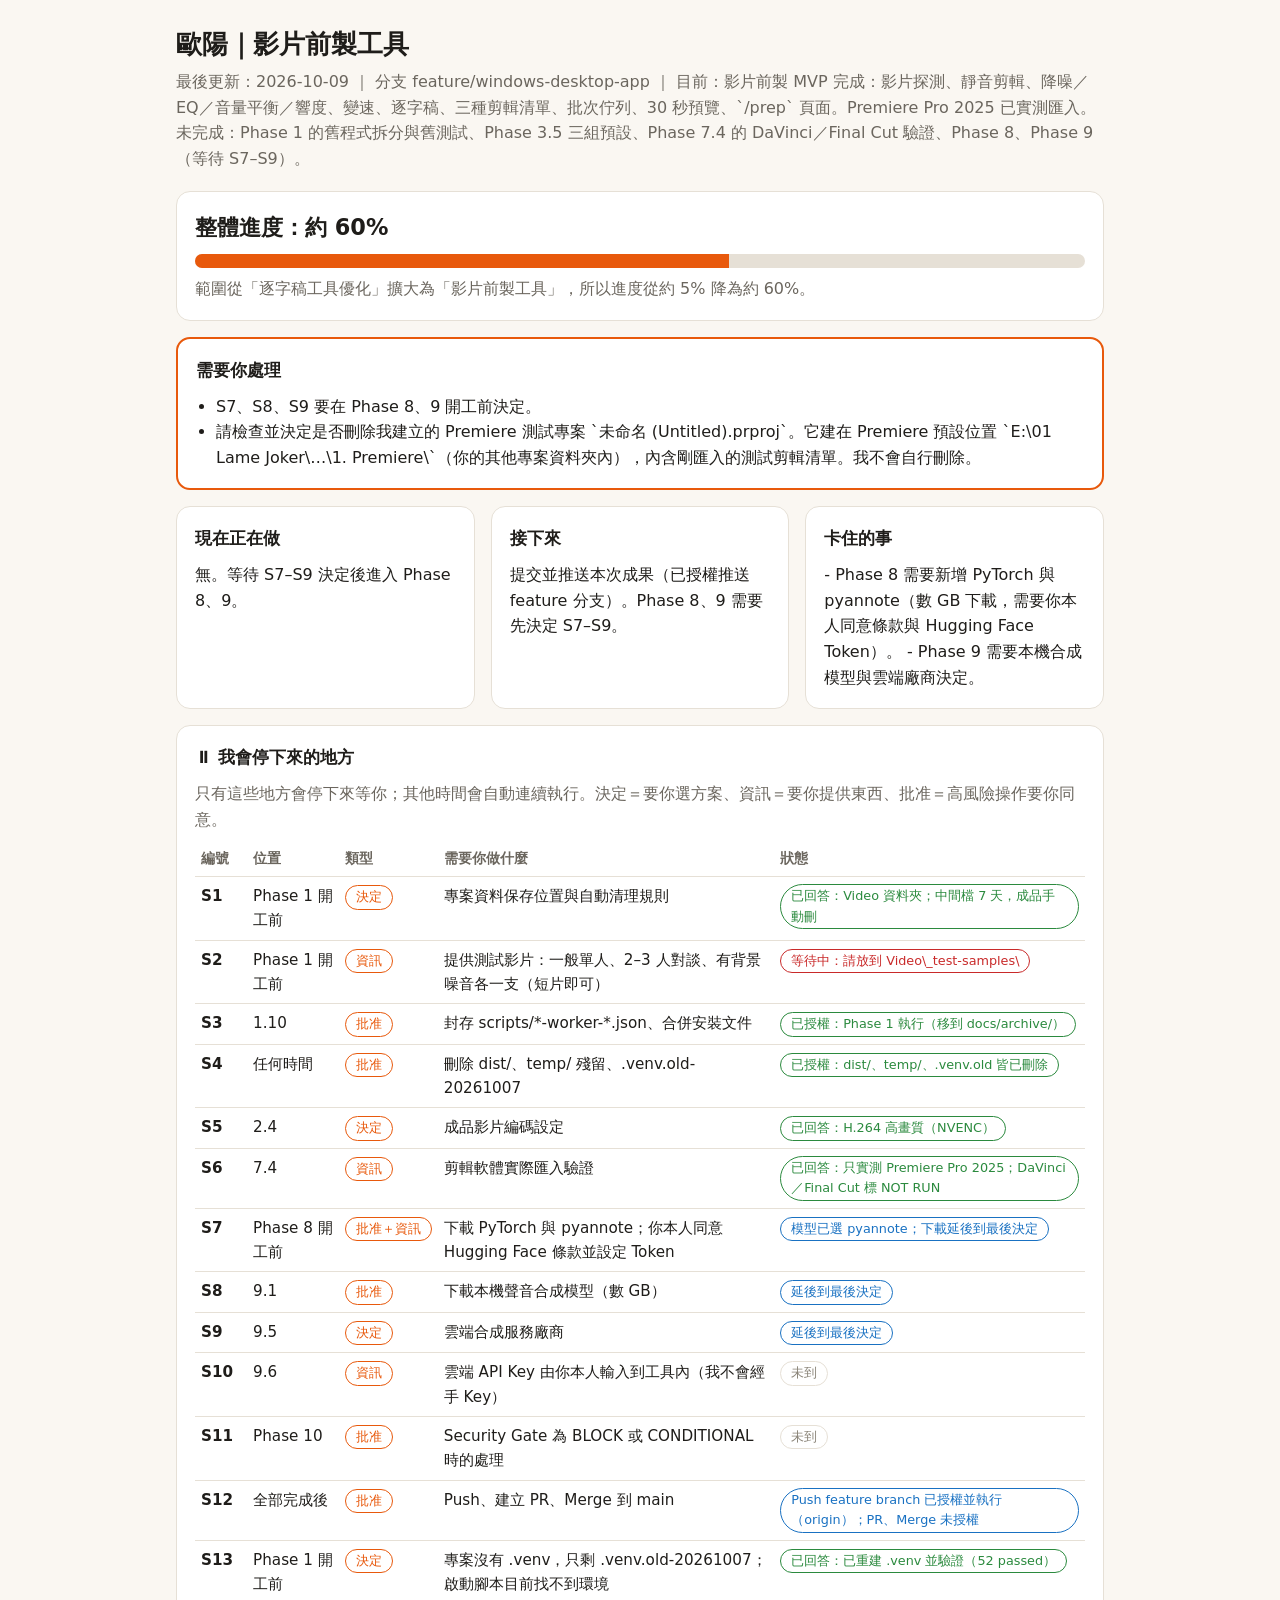
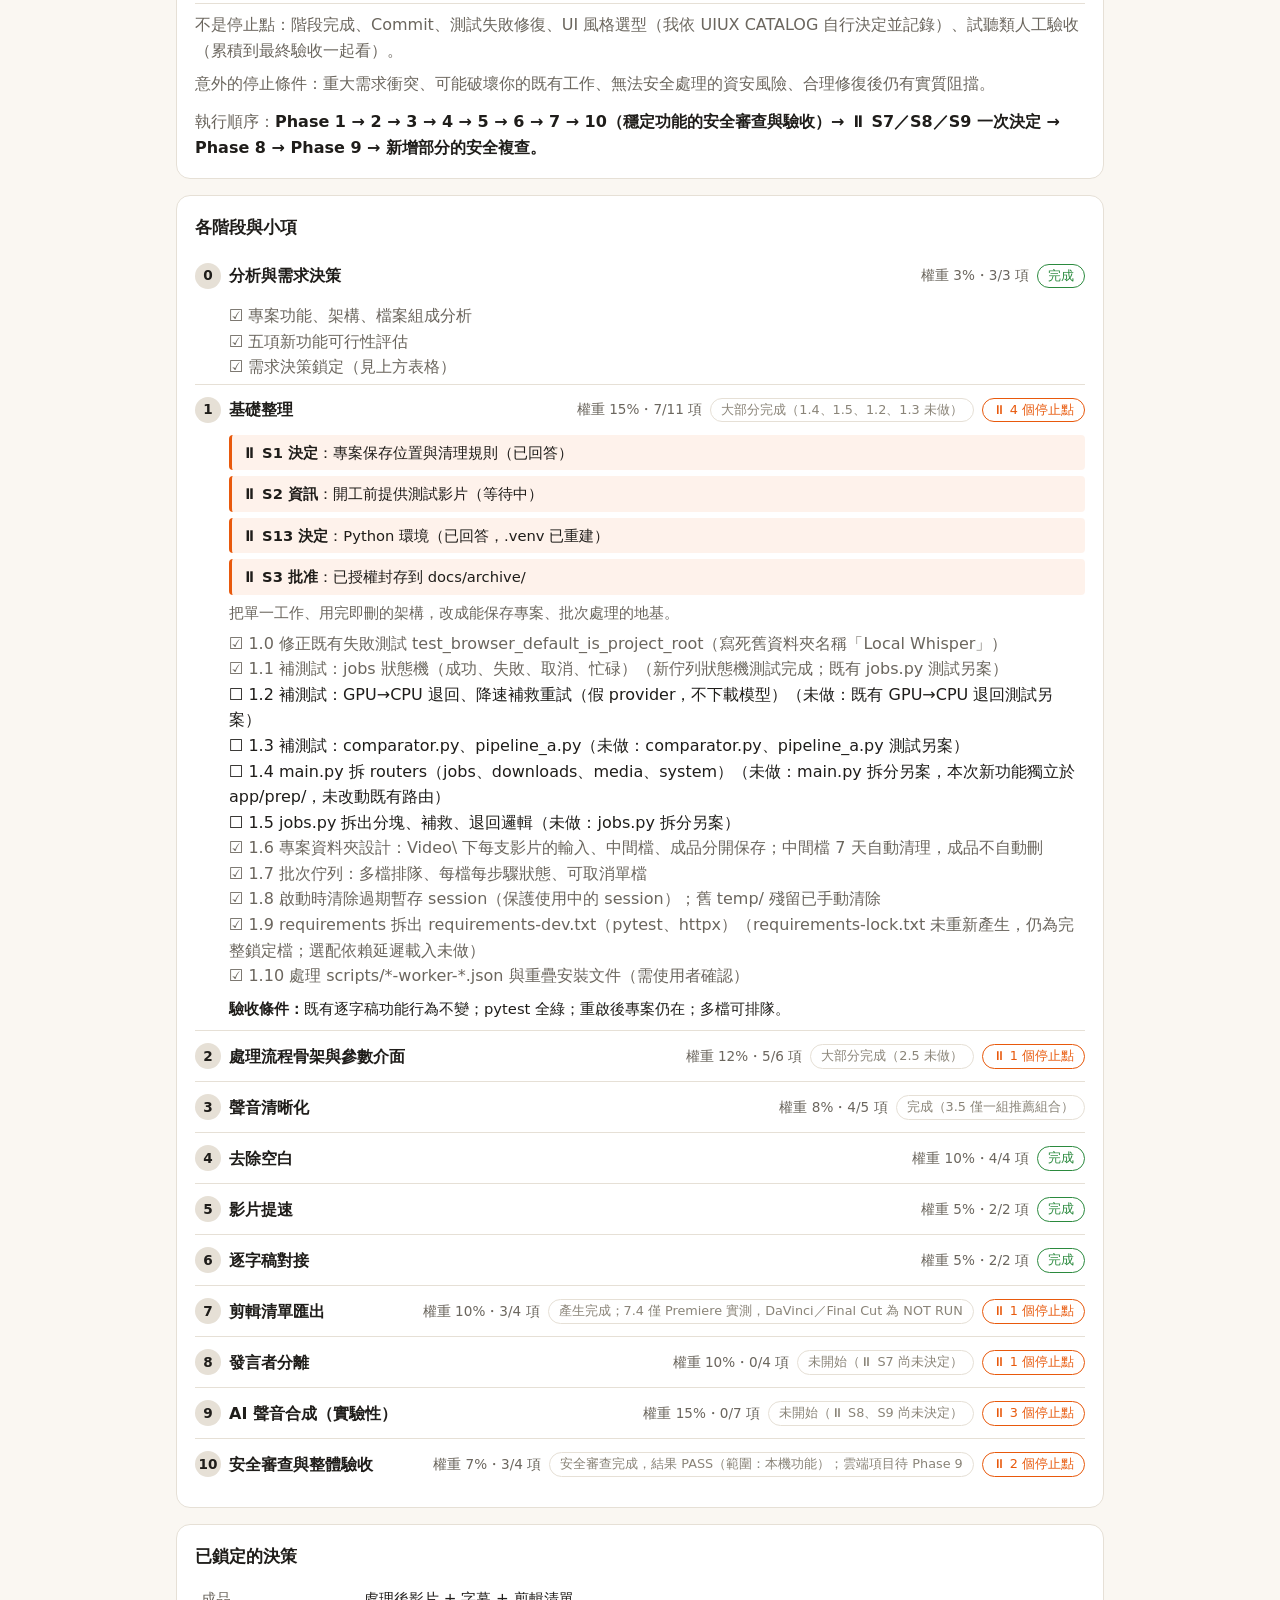
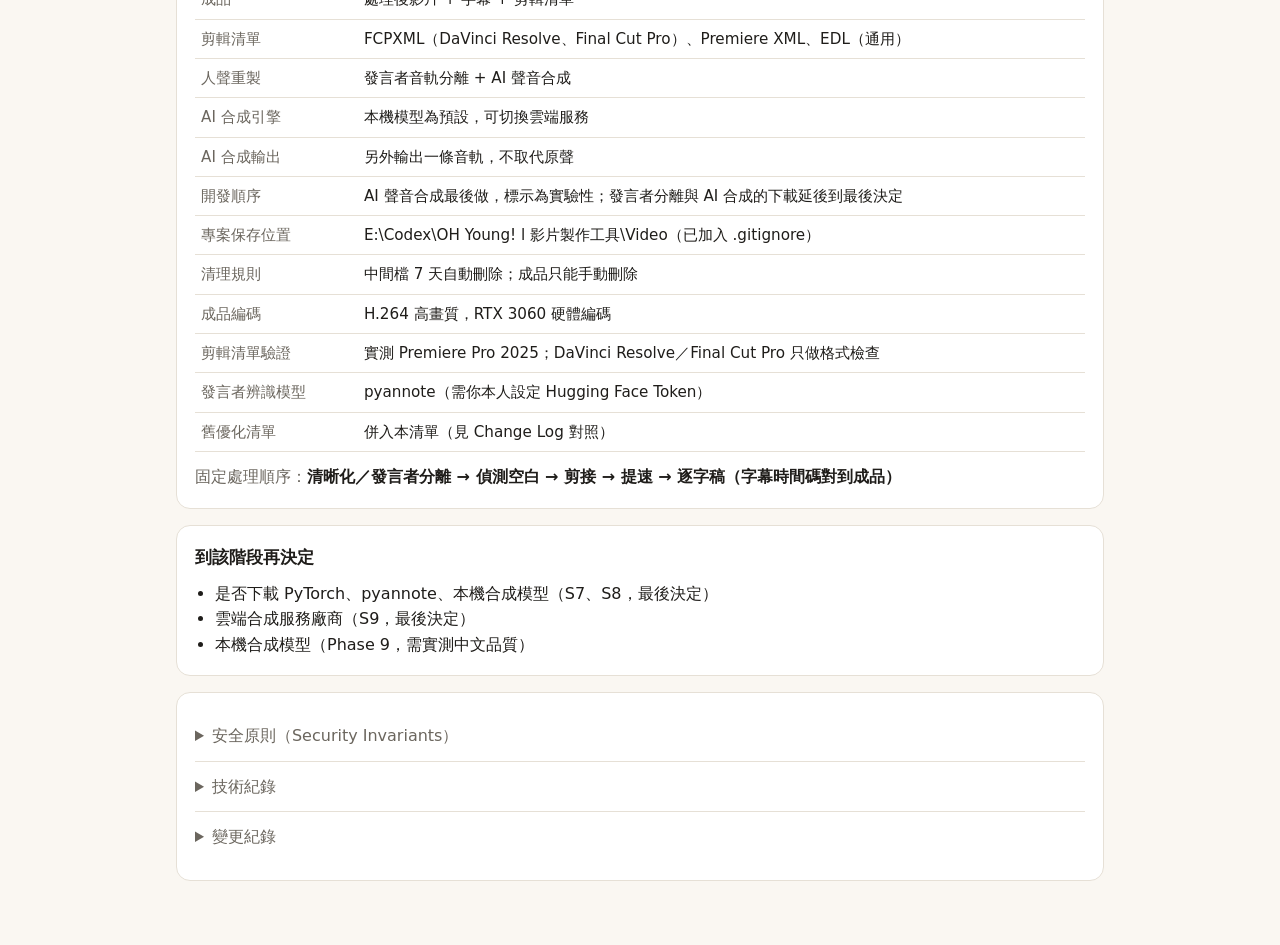
==== commit 72f56b53: "docs: update worklist with stop-point status and security gate Co-Authored-By: Claude Haiku 5.5 <nor" ====
--- a/WORKLIST.html
+++ b/WORKLIST.html
@@ -50,23 +50,24 @@
 <body>
 <main>
 <h1>歐陽｜影片前製工具</h1>
-<p class="sub">最後更新：2026-10-09 ｜ 分支 feature/windows-desktop-app ｜ 目前：停止點已集中處理：除了 S2（測試影片）之外，可提前處理的都已完成或延後。.venv 已重建並驗證。等待 S2 後開始 Phase 1。</p>
+<p class="sub">最後更新：2026-10-09 ｜ 分支 feature/windows-desktop-app ｜ 目前：影片前製 MVP 完成：影片探測、靜音剪輯、降噪／EQ／音量平衡／響度、變速、逐字稿、三種剪輯清單、批次佇列、30 秒預覽、`/prep` 頁面。Premiere Pro 2025 已實測匯入。未完成：Phase 1 的舊程式拆分與舊測試、Phase 3.5 三組預設、Phase 7.4 的 DaVinci／Final Cut 驗證、Phase 8、Phase 9（等待 S7–S9）。</p>
 
 <section class="card">
-<div class="big">整體進度：約 3%</div>
-<div class="bar"><div style="width:3%"></div></div>
-<p class="muted" style="margin:8px 0 0">範圍從「逐字稿工具優化」擴大為「影片前製工具」，所以進度從約 5% 降為約 3%。</p>
+<div class="big">整體進度：約 60%</div>
+<div class="bar"><div style="width:60%"></div></div>
+<p class="muted" style="margin:8px 0 0">範圍從「逐字稿工具優化」擴大為「影片前製工具」，所以進度從約 5% 降為約 60%。</p>
 </section>
 
 <section class="card action">
 <h2>需要你處理</h2>
-<ul><li>S2：把 3 支測試短片放到 Video\_test-samples\（單人、2–3 人對談、有背景噪音）。</li></ul>
+<ul><li>S7、S8、S9 要在 Phase 8、9 開工前決定。</li><li>請檢查並決定是否刪除我建立的 Premiere 測試專案 `未命名 (Untitled).prproj`。它建在 Premiere 預設位置 `E:\01 Lame Joker\…\1. Premiere\`（你的其他專案資料夾內），內含剛匯入的測試剪輯清單。我不會自行刪除。</li></ul>
 </section>
 
 <div class="grid">
-<section class="card"><h2>現在正在做</h2><p style="margin:0">無。</p></section>
-<section class="card"><h2>接下來</h2><p style="margin:0">提供 S2 測試影片後開始 Phase 1。</p></section>
-<section class="card"><h2>卡住的事</h2><p style="margin:0">無。</p></section>
+<section class="card"><h2>現在正在做</h2><p style="margin:0">無。等待 S7–S9 決定後進入 Phase 8、9。</p></section>
+<section class="card"><h2>接下來</h2><p style="margin:0">提交並推送本次成果（已授權推送 feature 分支）。Phase 8、9 需要先決定 S7–S9。</p></section>
+<section class="card"><h2>卡住的事</h2><p style="margin:0">- Phase 8 需要新增 PyTorch 與 pyannote（數 GB 下載，需要你本人同意條款與 Hugging Face Token）。
+- Phase 9 需要本機合成模型與雲端廠商決定。</p></section>
 </div>
 <div style="height:16px"></div>
 
@@ -80,16 +81,16 @@
 <section class="card">
 <h2>各階段與小項</h2>
 <details open><summary><span class="pn">0</span><b>分析與需求決策</b><span class="meta">權重 3%・3/3 項</span><span class="tag ok">完成</span></summary><ul class="chk"><li class="done">☑ 專案功能、架構、檔案組成分析</li><li class="done">☑ 五項新功能可行性評估</li><li class="done">☑ 需求決策鎖定（見上方表格）</li></ul></details>
-<details open><summary><span class="pn">1</span><b>基礎整理</b><span class="meta">權重 15%・0/11 項</span><span class="tag wait">尚未開始</span><span class="tag stopt">⏸ 4 個停止點</span></summary><div class="stop"><b>⏸ S1 決定</b>：專案保存位置與清理規則（已回答）</div><div class="stop"><b>⏸ S2 資訊</b>：開工前提供測試影片（等待中）</div><div class="stop"><b>⏸ S13 決定</b>：Python 環境（已回答，.venv 已重建）</div><div class="stop"><b>⏸ S3 批准</b>：已授權封存到 docs/archive/</div><p class="muted">把單一工作、用完即刪的架構，改成能保存專案、批次處理的地基。</p><ul class="chk"><li class="">☐ 1.0 修正既有失敗測試 test_browser_default_is_project_root（寫死舊資料夾名稱「Local Whisper」）</li><li class="">☐ 1.1 補測試：jobs 狀態機（成功、失敗、取消、忙碌）</li><li class="">☐ 1.2 補測試：GPU→CPU 退回、降速補救重試（假 provider，不下載模型）</li><li class="">☐ 1.3 補測試：comparator.py、pipeline_a.py</li><li class="">☐ 1.4 main.py 拆 routers（jobs、downloads、media、system）</li><li class="">☐ 1.5 jobs.py 拆出分塊、補救、退回邏輯</li><li class="">☐ 1.6 專案資料夾設計：Video\ 下每支影片的輸入、中間檔、成品分開保存；中間檔 7 天自動清理，成品不自動刪</li><li class="">☐ 1.7 批次佇列：多檔排隊、每檔每步驟狀態、可取消單檔</li><li class="">☐ 1.8 啟動時清除過期暫存 session（保護使用中的 session）；舊 temp/ 殘留已手動清除</li><li class="">☐ 1.9 requirements 拆 dev 依賴並同步 lock；選配依賴延遲載入</li><li class="">☐ 1.10 處理 scripts/*-worker-*.json 與重疊安裝文件（需使用者確認）</li></ul><p class="acc"><b>驗收條件：</b>既有逐字稿功能行為不變；pytest 全綠；重啟後專案仍在；多檔可排隊。</p></details>
-<details><summary><span class="pn">2</span><b>處理流程骨架與參數介面</b><span class="meta">權重 12%・0/6 項</span><span class="tag wait">尚未開始</span><span class="tag stopt">⏸ 1 個停止點</span></summary><div class="stop"><b>⏸ S5 決定</b>：已回答 H.264 高畫質</div><p class="muted">建立「選參數 → 預覽 → 批次輸出」的流程。</p><ul class="chk"><li class="">☐ 2.1 Pipeline 引擎：依固定順序串接步驟，每步可開關、可重跑</li><li class="">☐ 2.2 參數介面：五項功能的開關與參數，多檔拖入</li><li class="">☐ 2.3 30 秒預覽試聽（原始 vs 處理後）</li><li class="">☐ 2.4 成品影片編碼：H.264 高畫質（NVENC），無 GPU 時退回 CPU 編碼</li><li class="">☐ 2.5 app.js 拆成 ES modules（原生，不引入建置工具）</li><li class="">☐ 2.6 UI 選型：依 UIUX CATALOG 選 Primary／Secondary 風格</li></ul><p class="acc"><b>驗收條件：</b>可選參數並對多檔排隊；預覽可聽；Desktop／Mobile、空、載入、錯誤、長內容狀態正常。</p></details>
-<details><summary><span class="pn">3</span><b>聲音清晰化</b><span class="meta">權重 8%・0/5 項</span><span class="tag wait">尚未開始</span></summary><ul class="chk"><li class="">☐ 3.1 降噪（FFmpeg 降噪濾鏡，評估保留 noisereduce）</li><li class="">☐ 3.2 高低頻濾波與 EQ</li><li class="">☐ 3.3 壓縮與音量平衡</li><li class="">☐ 3.4 響度標準化（EBU R128）</li><li class="">☐ 3.5 預設組：Podcast、戶外、室內回音</li></ul><p class="acc"><b>驗收條件：</b>預設組在測試音檔上可試聽比較；響度落在目標範圍；人聲不明顯變悶。</p></details>
-<details><summary><span class="pn">4</span><b>去除空白</b><span class="meta">權重 10%・0/4 項</span><span class="tag wait">尚未開始</span></summary><ul class="chk"><li class="">☐ 4.1 用 VAD + 音量偵測找出無對話區段</li><li class="">☐ 4.2 參數：靜音門檻、最短空白長度、前後保留時間</li><li class="">☐ 4.3 精準剪接並重新編碼</li><li class="">☐ 4.4 產生剪輯點資料（供 Phase 6、7 使用）</li></ul><p class="acc"><b>驗收條件：</b>剪接後無明顯截字；剪輯點資料與成品一致。</p></details>
-<details><summary><span class="pn">5</span><b>影片提速</b><span class="meta">權重 5%・0/2 項</span><span class="tag wait">尚未開始</span></summary><ul class="chk"><li class="">☐ 5.1 畫面與聲音同步加速，聲音保持原音高</li><li class="">☐ 5.2 速度選項與試聽（建議 1.0–1.5 倍）</li></ul><p class="acc"><b>驗收條件：</b>音畫同步；1.5 倍以內無明顯失真。</p></details>
-<details><summary><span class="pn">6</span><b>逐字稿對接</b><span class="meta">權重 5%・0/2 項</span><span class="tag wait">尚未開始</span></summary><ul class="chk"><li class="">☐ 6.1 逐字稿以最終成品為準，或依剪輯點與速度換算時間碼</li><li class="">☐ 6.2 字幕五種格式對齊成品</li></ul><p class="acc"><b>驗收條件：</b>字幕在成品影片上時間正確。</p></details>
-<details><summary><span class="pn">7</span><b>剪輯清單匯出</b><span class="meta">權重 10%・0/4 項</span><span class="tag wait">尚未開始</span><span class="tag stopt">⏸ 1 個停止點</span></summary><div class="stop"><b>⏸ S6 資訊</b>：已回答，只實測 Premiere Pro 2025</div><ul class="chk"><li class="">☐ 7.1 FCPXML（DaVinci Resolve、Final Cut Pro）</li><li class="">☐ 7.2 Premiere XML</li><li class="">☐ 7.3 EDL（通用）</li><li class="">☐ 7.4 實際匯入 DaVinci Resolve、Premiere Pro 驗證（Final Cut Pro 需 Mac，無法本機驗證時標 NOT RUN）</li></ul><p class="acc"><b>驗收條件：</b>匯入後剪輯點與成品一致。</p></details>
-<details><summary><span class="pn">8</span><b>發言者分離</b><span class="meta">權重 10%・0/4 項</span><span class="tag wait">尚未開始</span><span class="tag stopt">⏸ 1 個停止點</span></summary><div class="stop"><b>⏸ S7 批准＋資訊</b>：已選 pyannote；下載與 Hugging Face Token 延後到最後決定</div><ul class="chk"><li class="">☐ 8.1 選定發言者辨識模型（確認授權與顯示記憶體需求）</li><li class="">☐ 8.2 每位發言者輸出獨立音軌</li><li class="">☐ 8.3 逐字稿標示發言者</li><li class="">☐ 8.4 與 Whisper 共用 12 GB 顯示記憶體：依序執行並釋放</li></ul><p class="acc"><b>驗收條件：</b>2–3 人對談測試音檔可正確分軌；重疊段落限制有說明。</p></details>
-<details><summary><span class="pn">9</span><b>AI 聲音合成（實驗性）</b><span class="meta">權重 15%・0/7 項</span><span class="tag wait">尚未開始</span><span class="tag stopt">⏸ 3 個停止點</span></summary><div class="stop"><b>⏸ S8 批准</b>：9.1 下載本機合成模型（延後到最後決定）</div><div class="stop"><b>⏸ S9 決定</b>：9.5 雲端服務廠商（延後到最後決定）</div><div class="stop"><b>⏸ S10 資訊</b>：9.6 API Key 由你本人輸入</div><ul class="chk"><li class="">☐ 9.1 本機模型選型與中文品質實測</li><li class="">☐ 9.2 依發言者原聲建立聲音模型，依逐字稿逐句合成</li><li class="">☐ 9.3 對回時間軸，另外輸出合成音軌</li><li class="">☐ 9.4 克隆同意確認選項</li><li class="">☐ 9.5 雲端服務接入（廠商待決定）</li><li class="">☐ 9.6 API Key 存 Windows 認證儲存區</li><li class="">☐ 9.7 預估費用、單次與每日上限、上傳警告</li></ul><p class="acc"><b>驗收條件：</b>合成音軌可在剪輯軟體中逐句替換；Security Invariants 1–4 驗證通過。</p></details>
-<details><summary><span class="pn">10</span><b>安全審查與整體驗收</b><span class="meta">權重 7%・0/4 項</span><span class="tag wait">尚未開始</span><span class="tag stopt">⏸ 2 個停止點</span></summary><div class="stop"><b>⏸ S11 批准</b>：Security Gate 為 BLOCK 或 CONDITIONAL 時</div><div class="stop"><b>⏸ S12 批准</b>：Push、PR、Merge</div><ul class="chk"><li class="">☐ 10.1 檢視 /api/debug 是否洩漏路徑或環境資訊</li><li class="">☐ 10.2 新增 API 與上傳、下載的 Security Diff Review</li><li class="">☐ 10.3 Security Invariants 全部驗證</li><li class="">☐ 10.4 全部測試、Diff Review、真實影片端到端驗收</li></ul><p class="acc"><b>驗收條件：</b>Security Gate 無 HIGH；端到端驗收通過。</p></details>
+<details open><summary><span class="pn">1</span><b>基礎整理</b><span class="meta">權重 15%・7/11 項</span><span class="tag wait">大部分完成（1.4、1.5、1.2、1.3 未做）</span><span class="tag stopt">⏸ 4 個停止點</span></summary><div class="stop"><b>⏸ S1 決定</b>：專案保存位置與清理規則（已回答）</div><div class="stop"><b>⏸ S2 資訊</b>：開工前提供測試影片（等待中）</div><div class="stop"><b>⏸ S13 決定</b>：Python 環境（已回答，.venv 已重建）</div><div class="stop"><b>⏸ S3 批准</b>：已授權封存到 docs/archive/</div><p class="muted">把單一工作、用完即刪的架構，改成能保存專案、批次處理的地基。</p><ul class="chk"><li class="done">☑ 1.0 修正既有失敗測試 test_browser_default_is_project_root（寫死舊資料夾名稱「Local Whisper」）</li><li class="done">☑ 1.1 補測試：jobs 狀態機（成功、失敗、取消、忙碌）（新佇列狀態機測試完成；既有 jobs.py 測試另案）</li><li class="">☐ 1.2 補測試：GPU→CPU 退回、降速補救重試（假 provider，不下載模型）（未做：既有 GPU→CPU 退回測試另案）</li><li class="">☐ 1.3 補測試：comparator.py、pipeline_a.py（未做：comparator.py、pipeline_a.py 測試另案）</li><li class="">☐ 1.4 main.py 拆 routers（jobs、downloads、media、system）（未做：main.py 拆分另案，本次新功能獨立於 app/prep/，未改動既有路由）</li><li class="">☐ 1.5 jobs.py 拆出分塊、補救、退回邏輯（未做：jobs.py 拆分另案）</li><li class="done">☑ 1.6 專案資料夾設計：Video\ 下每支影片的輸入、中間檔、成品分開保存；中間檔 7 天自動清理，成品不自動刪</li><li class="done">☑ 1.7 批次佇列：多檔排隊、每檔每步驟狀態、可取消單檔</li><li class="done">☑ 1.8 啟動時清除過期暫存 session（保護使用中的 session）；舊 temp/ 殘留已手動清除</li><li class="done">☑ 1.9 requirements 拆出 requirements-dev.txt（pytest、httpx）（requirements-lock.txt 未重新產生，仍為完整鎖定檔；選配依賴延遲載入未做）</li><li class="done">☑ 1.10 處理 scripts/*-worker-*.json 與重疊安裝文件（需使用者確認）</li></ul><p class="acc"><b>驗收條件：</b>既有逐字稿功能行為不變；pytest 全綠；重啟後專案仍在；多檔可排隊。</p></details>
+<details><summary><span class="pn">2</span><b>處理流程骨架與參數介面</b><span class="meta">權重 12%・5/6 項</span><span class="tag wait">大部分完成（2.5 未做）</span><span class="tag stopt">⏸ 1 個停止點</span></summary><div class="stop"><b>⏸ S5 決定</b>：已回答 H.264 高畫質</div><p class="muted">建立「選參數 → 預覽 → 批次輸出」的流程。</p><ul class="chk"><li class="done">☑ 2.1 Pipeline 引擎：依固定順序串接步驟，每步可開關、可重跑</li><li class="done">☑ 2.2 參數介面：五項功能的開關與參數，多檔拖入</li><li class="done">☑ 2.3 30 秒預覽試聽（原始 vs 處理後）</li><li class="done">☑ 2.4 成品影片編碼：H.264 高畫質（NVENC），無 GPU 時退回 CPU 編碼（H.264 NVENC，無法使用時退回 libx264）</li><li class="">☐ 2.5 app.js 拆成 ES modules（原生，不引入建置工具）（未做：既有 app.js 拆分另案；新頁面 prep.js 為單檔）</li><li class="done">☑ 2.6 UI 選型：依 UIUX CATALOG 選 Primary／Secondary 風格（沿用既有 style.css 設計變數與字型，未另做風格選型紀錄）</li></ul><p class="acc"><b>驗收條件：</b>可選參數並對多檔排隊；預覽可聽；Desktop／Mobile、空、載入、錯誤、長內容狀態正常。</p></details>
+<details><summary><span class="pn">3</span><b>聲音清晰化</b><span class="meta">權重 8%・4/5 項</span><span class="tag wait">完成（3.5 僅一組推薦組合）</span></summary><ul class="chk"><li class="done">☑ 3.1 降噪（FFmpeg 降噪濾鏡，評估保留 noisereduce）（FFmpeg afftdn，未保留 noisereduce）</li><li class="done">☑ 3.2 高低頻濾波與 EQ</li><li class="done">☑ 3.3 壓縮與音量平衡（acompressor）</li><li class="done">☑ 3.4 響度標準化（EBU R128）（單次 loudnorm，非雙次量測）</li><li class="">☐ 3.5 預設組：Podcast、戶外、室內回音（目前只有「推薦組合」一組；三組命名預設未做）</li></ul><p class="acc"><b>驗收條件：</b>預設組在測試音檔上可試聽比較；響度落在目標範圍；人聲不明顯變悶。</p></details>
+<details><summary><span class="pn">4</span><b>去除空白</b><span class="meta">權重 10%・4/4 項</span><span class="tag ok">完成</span></summary><ul class="chk"><li class="done">☑ 4.1 用 VAD + 音量偵測找出無對話區段（改用 FFmpeg silencedetect 偵測靜音，未用 VAD）</li><li class="done">☑ 4.2 參數：靜音門檻、最短空白長度、前後保留時間</li><li class="done">☑ 4.3 精準剪接並重新編碼（整段重新渲染）</li><li class="done">☑ 4.4 產生剪輯點資料（供 Phase 6、7 使用）</li></ul><p class="acc"><b>驗收條件：</b>剪接後無明顯截字；剪輯點資料與成品一致。</p></details>
+<details><summary><span class="pn">5</span><b>影片提速</b><span class="meta">權重 5%・2/2 項</span><span class="tag ok">完成</span></summary><ul class="chk"><li class="done">☑ 5.1 畫面與聲音同步加速，聲音保持原音高</li><li class="done">☑ 5.2 速度選項與試聽（建議 1.0–1.5 倍）（速度範圍 1.0–2.0，建議 1.5 以內）</li></ul><p class="acc"><b>驗收條件：</b>音畫同步；1.5 倍以內無明顯失真。</p></details>
+<details><summary><span class="pn">6</span><b>逐字稿對接</b><span class="meta">權重 5%・2/2 項</span><span class="tag ok">完成</span></summary><ul class="chk"><li class="done">☑ 6.1 逐字稿以最終成品為準，或依剪輯點與速度換算時間碼（逐字稿由成品影片重新辨識，時間碼天然對齊）</li><li class="done">☑ 6.2 字幕五種格式對齊成品</li></ul><p class="acc"><b>驗收條件：</b>字幕在成品影片上時間正確。</p></details>
+<details><summary><span class="pn">7</span><b>剪輯清單匯出</b><span class="meta">權重 10%・3/4 項</span><span class="tag wait">產生完成；7.4 僅 Premiere 實測，DaVinci／Final Cut 為 NOT RUN</span><span class="tag stopt">⏸ 1 個停止點</span></summary><div class="stop"><b>⏸ S6 資訊</b>：已回答，只實測 Premiere Pro 2025</div><ul class="chk"><li class="done">☑ 7.1 FCPXML（DaVinci Resolve、Final Cut Pro）（依時間軸 frame 計算，23.976 以 rational 表示）</li><li class="done">☑ 7.2 Premiere XML（已產生 xmeml v4）</li><li class="done">☑ 7.3 EDL（通用）</li><li class="">☐ 7.4 實際匯入 DaVinci Resolve、Premiere Pro 驗證（Final Cut Pro 需 Mac，無法本機驗證時標 NOT RUN）（Premiere Pro 2025 實測：匯入成功，序列長度與成品一致（2:16）、直式畫面；逐段剪點數量未逐一核對。DaVinci Resolve、Final Cut Pro 未安裝，標 NOT RUN）</li></ul><p class="acc"><b>驗收條件：</b>匯入後剪輯點與成品一致。</p></details>
+<details><summary><span class="pn">8</span><b>發言者分離</b><span class="meta">權重 10%・0/4 項</span><span class="tag wait">未開始（⏸ S7 尚未決定）</span><span class="tag stopt">⏸ 1 個停止點</span></summary><div class="stop"><b>⏸ S7 批准＋資訊</b>：已選 pyannote；下載與 Hugging Face Token 延後到最後決定</div><ul class="chk"><li class="">☐ 8.1 選定發言者辨識模型（確認授權與顯示記憶體需求）</li><li class="">☐ 8.2 每位發言者輸出獨立音軌</li><li class="">☐ 8.3 逐字稿標示發言者</li><li class="">☐ 8.4 與 Whisper 共用 12 GB 顯示記憶體：依序執行並釋放</li></ul><p class="acc"><b>驗收條件：</b>2–3 人對談測試音檔可正確分軌；重疊段落限制有說明。</p></details>
+<details><summary><span class="pn">9</span><b>AI 聲音合成（實驗性）</b><span class="meta">權重 15%・0/7 項</span><span class="tag wait">未開始（⏸ S8、S9 尚未決定）</span><span class="tag stopt">⏸ 3 個停止點</span></summary><div class="stop"><b>⏸ S8 批准</b>：9.1 下載本機合成模型（延後到最後決定）</div><div class="stop"><b>⏸ S9 決定</b>：9.5 雲端服務廠商（延後到最後決定）</div><div class="stop"><b>⏸ S10 資訊</b>：9.6 API Key 由你本人輸入</div><ul class="chk"><li class="">☐ 9.1 本機模型選型與中文品質實測</li><li class="">☐ 9.2 依發言者原聲建立聲音模型，依逐字稿逐句合成</li><li class="">☐ 9.3 對回時間軸，另外輸出合成音軌</li><li class="">☐ 9.4 克隆同意確認選項</li><li class="">☐ 9.5 雲端服務接入（廠商待決定）</li><li class="">☐ 9.6 API Key 存 Windows 認證儲存區</li><li class="">☐ 9.7 預估費用、單次與每日上限、上傳警告</li></ul><p class="acc"><b>驗收條件：</b>合成音軌可在剪輯軟體中逐句替換；Security Invariants 1–4 驗證通過。</p></details>
+<details><summary><span class="pn">10</span><b>安全審查與整體驗收</b><span class="meta">權重 7%・3/4 項</span><span class="tag wait">安全審查完成，結果 PASS（範圍：本機功能）；雲端項目待 Phase 9</span><span class="tag stopt">⏸ 2 個停止點</span></summary><div class="stop"><b>⏸ S11 批准</b>：Security Gate 為 BLOCK 或 CONDITIONAL 時</div><div class="stop"><b>⏸ S12 批准</b>：Push、PR、Merge</div><ul class="chk"><li class="done">☑ 10.1 檢視 /api/debug 是否洩漏路徑或環境資訊（保留：/api/debug 回傳絕對路徑，為 LOW；啟動器用 root 比對安裝版本，改動需另案）</li><li class="done">☑ 10.2 新增 API 與上傳、下載的 Security Diff Review（已完成 Security Diff Review，見下方結果）</li><li class="">☐ 10.3 Security Invariants：1–6 中與本機影片功能相關者已驗證；雲端相關（Key、同意、費用上限）待 Phase 9</li><li class="done">☑ 10.4 全部測試、Diff Review、真實影片端到端驗收（96 項測試通過；真實影片 3 支端到端驗證（見 Evidence））</li></ul><p class="acc"><b>驗收條件：</b>Security Gate 無 HIGH；端到端驗收通過。</p></details>
 </section>
 
 <section class="card">
@@ -106,7 +107,7 @@
 <section class="card sec">
 <details><summary>安全原則（Security Invariants）</summary><ol><li>雲端 API Key 只存在 Windows 認證儲存區，不進 Git、設定檔、前端程式碼、Log、錯誤訊息。</li><li>雲端合成預設關閉；每次使用前明確提示「音訊會上傳第三方」。</li><li>雲端合成送出前顯示預估費用，並受單次與每日上限限制。</li><li>使用他人聲音克隆前必須勾選「已取得說話者同意」。</li><li>服務仍只綁定 127.0.0.1；外部網站不能觸發處理或下載。</li><li>檔名不參與磁碟路徑；下載只接受專案 ID + 白名單格式。</li></ol></details>
 <details><summary>技術紀錄</summary><ul><li>現況：temp/ 5.8 GB、dist/ 5.2 GB 已於 2026-10-09 刪除（約釋放 11 GB）；static/app.js 2053 行、app/main.py 843 行、app/jobs.py 788 行</li><li>環境：.venv 於 2026-10-09 依 requirements-lock.txt 重建；app.diagnostics 通過；pytest 52 passed、1 failed（既有測試問題，見 1.0）；pytest 需加 --basetemp 指定可寫入的暫存資料夾</li><li>硬體：RTX 3060 12 GB（Whisper 與其他 AI 模型需依序共用）</li><li>參考：docs/dual-track-speech-pipeline.md（舊雙軌提案，Phase 3、9 可參考）</li></ul></details>
-<details><summary>變更紀錄</summary><ul><li>2026-10-09：建立 WORKLIST，完成專案分析（舊版 7 階段優化清單）。</li><li>2026-10-10：設定 GitHub remote 並 push feature/windows-desktop-app。</li><li>2026-10-09：重建 .venv 並驗證；刪除 .venv.old-20261007；新增 1.0 修正既有失敗測試。</li><li>2026-10-09：集中回答停止點；刪除 dist/、temp/；Video/ 加入 .gitignore；新增 S13（.venv 缺失）；調整執行順序（Phase 8、9 移到 Phase 10 之後）。</li><li>2026-10-09：標示停止點 S1–S12。</li><li>2026-10-09：需求擴充為影片前製工具，清單重整（MERGE）：</li></ul><p class="muted">本頁由 WORKLIST.md 同步產生。</p></details>
+<details><summary>變更紀錄</summary><ul><li>2026-10-10：Phase 1–7、10 完成（除上方標註的未做項目）；S2、S5、S6、S13 已處理；刪除 .venv.old；封存舊設定檔與安裝紀錄；新增 requirements-dev.txt。</li><li>2026-10-10：Premiere Pro 2025 實測匯入 cutlist.xml 成功（序列 2:16，直式）。</li><li>2026-10-09：建立 WORKLIST，完成專案分析（舊版 7 階段優化清單）。</li><li>2026-10-10：設定 GitHub remote 並 push feature/windows-desktop-app。</li><li>2026-10-09：重建 .venv 並驗證；刪除 .venv.old-20261007；新增 1.0 修正既有失敗測試。</li><li>2026-10-09：集中回答停止點；刪除 dist/、temp/；Video/ 加入 .gitignore；新增 S13（.venv 缺失）；調整執行順序（Phase 8、9 移到 Phase 10 之後）。</li><li>2026-10-09：標示停止點 S1–S12。</li><li>2026-10-09：需求擴充為影片前製工具，清單重整（MERGE）：</li></ul><p class="muted">本頁由 WORKLIST.md 同步產生。</p></details>
 </section>
 </main>
 </body>
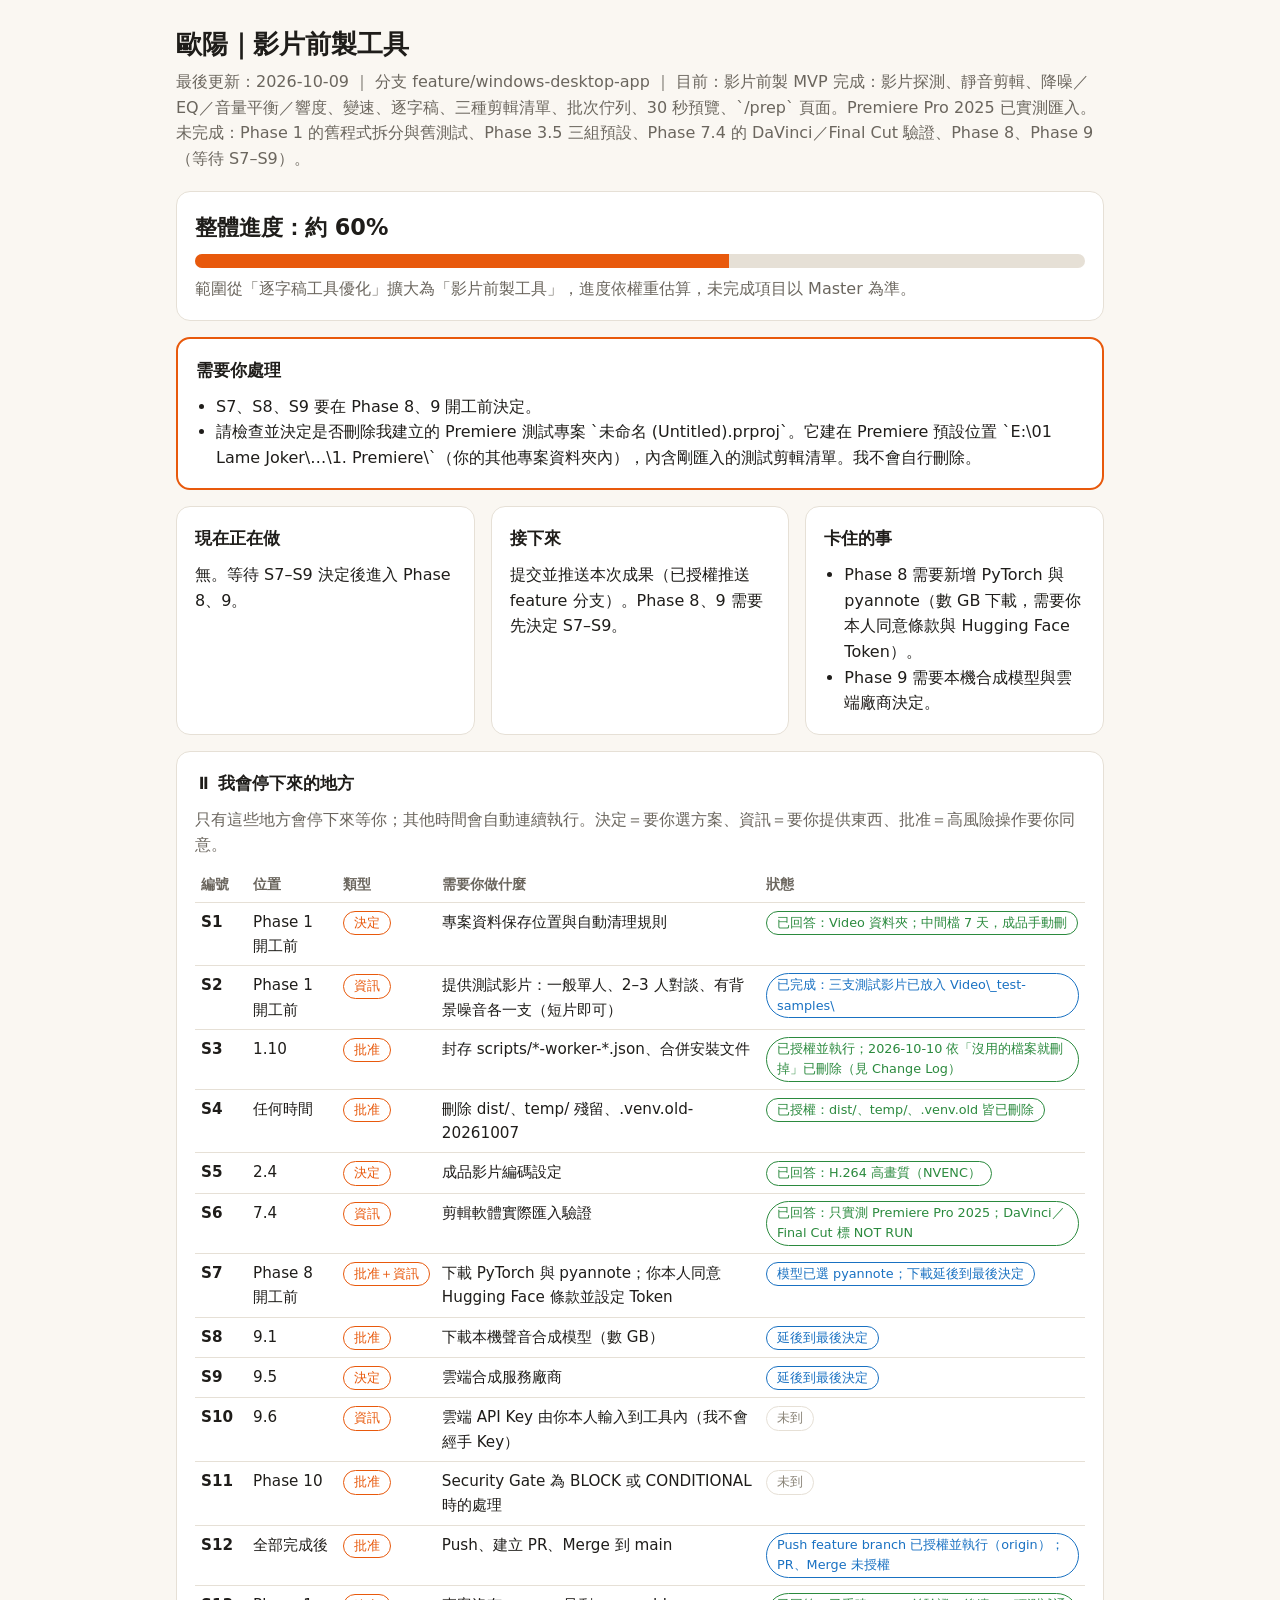
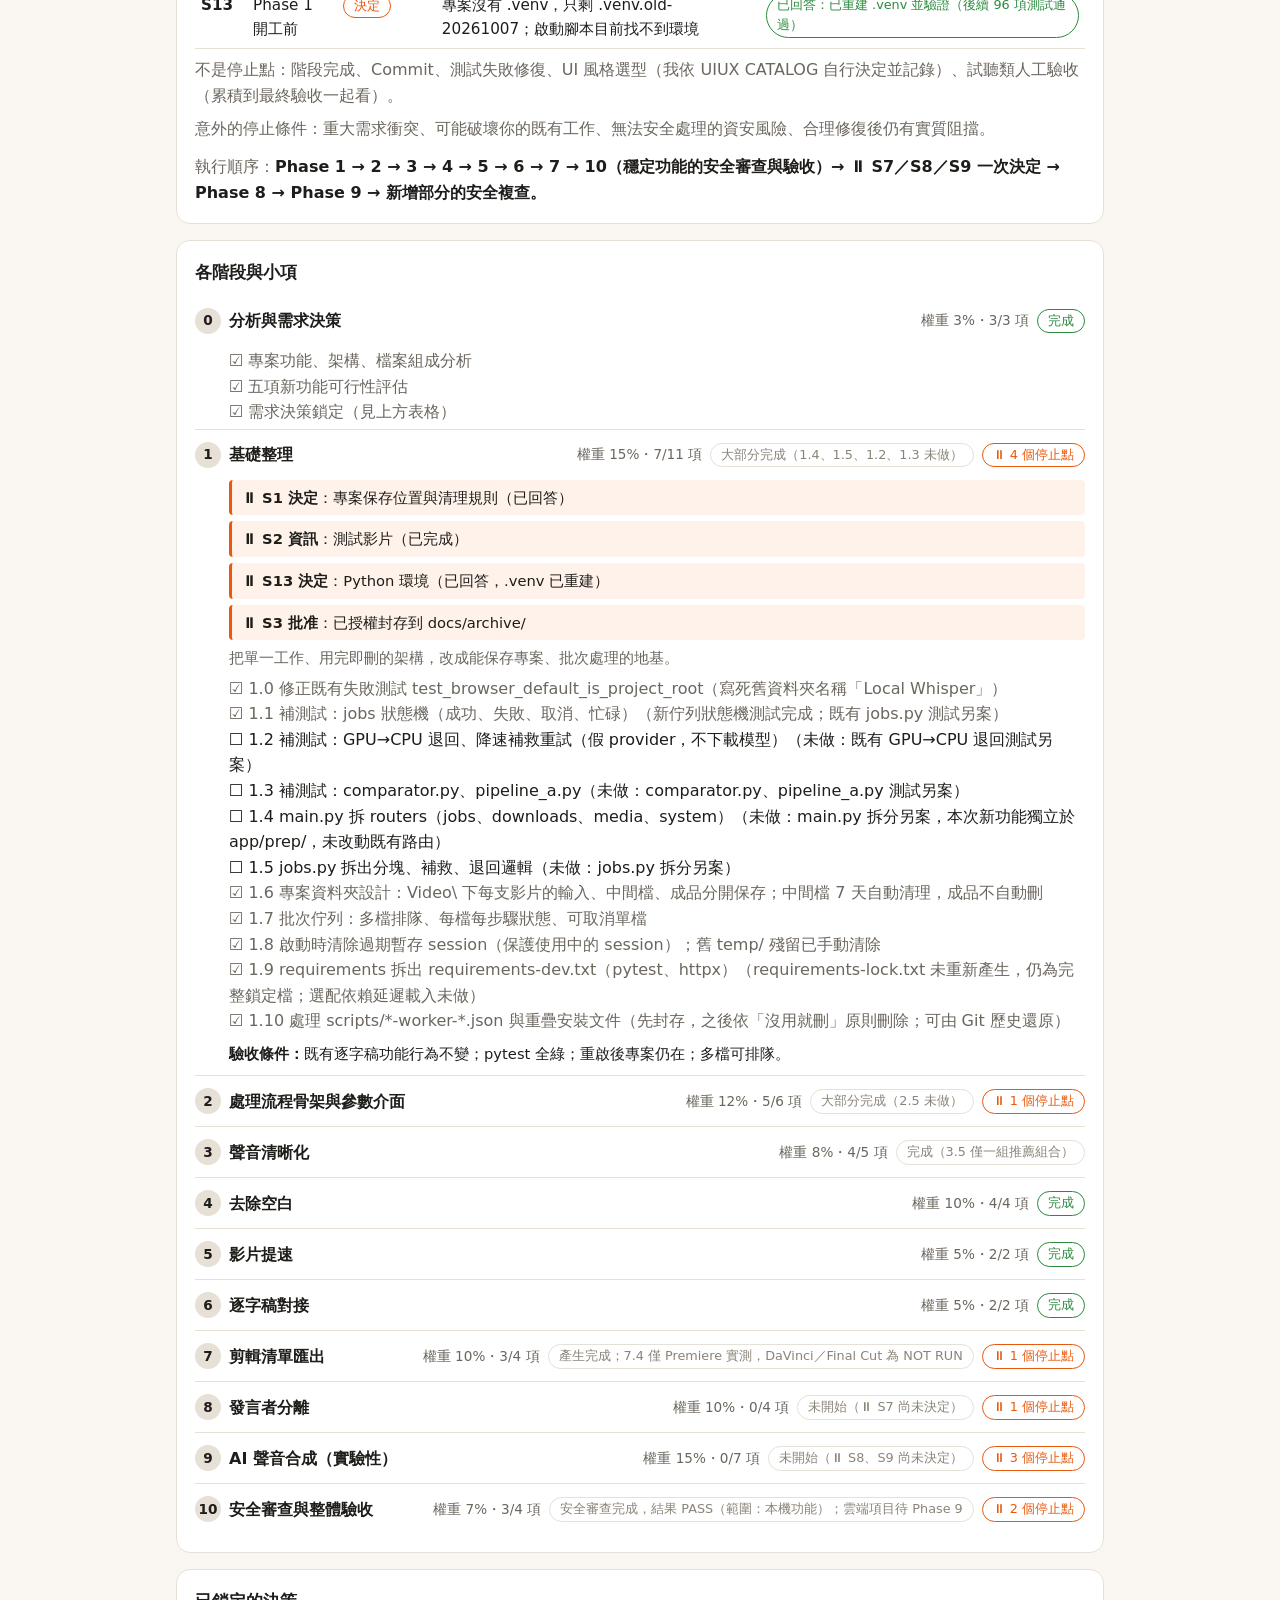
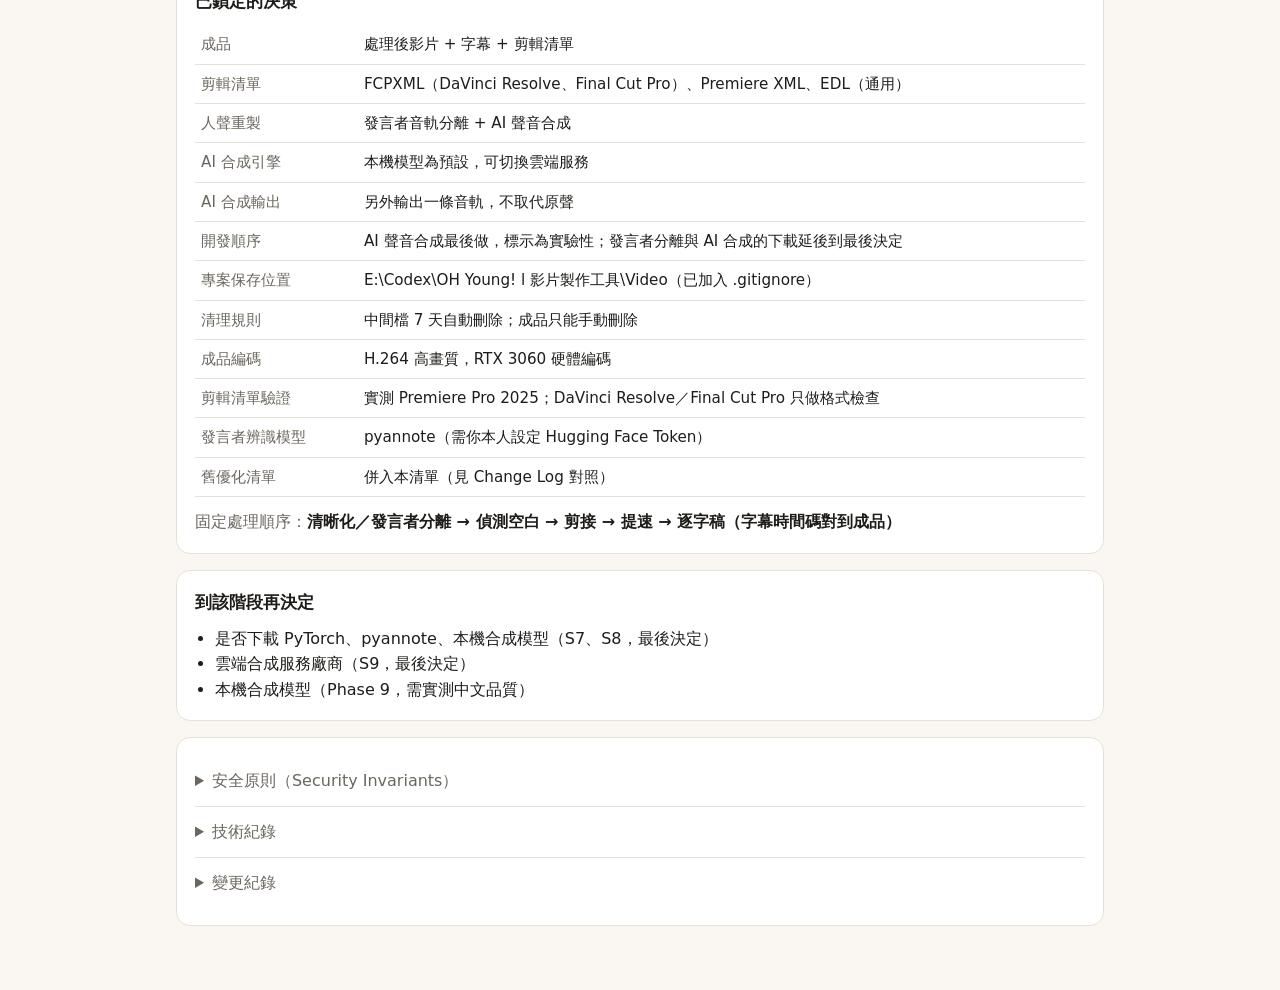
==== commit 857562a8: "chore: remove unreferenced files and record local verification Remove files nothing in the app, test" ====
--- a/WORKLIST.html
+++ b/WORKLIST.html
@@ -55,7 +55,7 @@
 <section class="card">
 <div class="big">整體進度：約 60%</div>
 <div class="bar"><div style="width:60%"></div></div>
-<p class="muted" style="margin:8px 0 0">範圍從「逐字稿工具優化」擴大為「影片前製工具」，所以進度從約 5% 降為約 60%。</p>
+<p class="muted" style="margin:8px 0 0">範圍從「逐字稿工具優化」擴大為「影片前製工具」，進度依權重估算，未完成項目以 Master 為準。</p>
 </section>
 
 <section class="card action">
@@ -66,22 +66,21 @@
 <div class="grid">
 <section class="card"><h2>現在正在做</h2><p style="margin:0">無。等待 S7–S9 決定後進入 Phase 8、9。</p></section>
 <section class="card"><h2>接下來</h2><p style="margin:0">提交並推送本次成果（已授權推送 feature 分支）。Phase 8、9 需要先決定 S7–S9。</p></section>
-<section class="card"><h2>卡住的事</h2><p style="margin:0">- Phase 8 需要新增 PyTorch 與 pyannote（數 GB 下載，需要你本人同意條款與 Hugging Face Token）。
-- Phase 9 需要本機合成模型與雲端廠商決定。</p></section>
+<section class="card"><h2>卡住的事</h2><ul><li>Phase 8 需要新增 PyTorch 與 pyannote（數 GB 下載，需要你本人同意條款與 Hugging Face Token）。</li><li>Phase 9 需要本機合成模型與雲端廠商決定。</li></ul></section>
 </div>
 <div style="height:16px"></div>
 
 <section class="card">
 <h2>⏸ 我會停下來的地方</h2>
 <p class="muted" style="margin:0 0 10px">只有這些地方會停下來等你；其他時間會自動連續執行。決定＝要你選方案、資訊＝要你提供東西、批准＝高風險操作要你同意。</p>
-<div class="tw"><table class="stops"><tr><th>編號</th><th>位置</th><th>類型</th><th>需要你做什麼</th><th>狀態</th></tr><tr><td><b>S1</b></td><td>Phase 1 開工前</td><td><span class="tag stopt">決定</span></td><td>專案資料保存位置與自動清理規則</td><td><span class="tag ok" style="white-space:normal">已回答：Video 資料夾；中間檔 7 天，成品手動刪</span></td></tr><tr><td><b>S2</b></td><td>Phase 1 開工前</td><td><span class="tag stopt">資訊</span></td><td>提供測試影片：一般單人、2–3 人對談、有背景噪音各一支（短片即可）</td><td><span class="tag user" style="white-space:normal">等待中：請放到 Video\_test-samples\</span></td></tr><tr><td><b>S3</b></td><td>1.10</td><td><span class="tag stopt">批准</span></td><td>封存 scripts/*-worker-*.json、合併安裝文件</td><td><span class="tag ok" style="white-space:normal">已授權：Phase 1 執行（移到 docs/archive/）</span></td></tr><tr><td><b>S4</b></td><td>任何時間</td><td><span class="tag stopt">批准</span></td><td>刪除 dist/、temp/ 殘留、.venv.old-20261007</td><td><span class="tag ok" style="white-space:normal">已授權：dist/、temp/、.venv.old 皆已刪除</span></td></tr><tr><td><b>S5</b></td><td>2.4</td><td><span class="tag stopt">決定</span></td><td>成品影片編碼設定</td><td><span class="tag ok" style="white-space:normal">已回答：H.264 高畫質（NVENC）</span></td></tr><tr><td><b>S6</b></td><td>7.4</td><td><span class="tag stopt">資訊</span></td><td>剪輯軟體實際匯入驗證</td><td><span class="tag ok" style="white-space:normal">已回答：只實測 Premiere Pro 2025；DaVinci／Final Cut 標 NOT RUN</span></td></tr><tr><td><b>S7</b></td><td>Phase 8 開工前</td><td><span class="tag stopt">批准＋資訊</span></td><td>下載 PyTorch 與 pyannote；你本人同意 Hugging Face 條款並設定 Token</td><td><span class="tag run" style="white-space:normal">模型已選 pyannote；下載延後到最後決定</span></td></tr><tr><td><b>S8</b></td><td>9.1</td><td><span class="tag stopt">批准</span></td><td>下載本機聲音合成模型（數 GB）</td><td><span class="tag run" style="white-space:normal">延後到最後決定</span></td></tr><tr><td><b>S9</b></td><td>9.5</td><td><span class="tag stopt">決定</span></td><td>雲端合成服務廠商</td><td><span class="tag run" style="white-space:normal">延後到最後決定</span></td></tr><tr><td><b>S10</b></td><td>9.6</td><td><span class="tag stopt">資訊</span></td><td>雲端 API Key 由你本人輸入到工具內（我不會經手 Key）</td><td><span class="tag wait" style="white-space:normal">未到</span></td></tr><tr><td><b>S11</b></td><td>Phase 10</td><td><span class="tag stopt">批准</span></td><td>Security Gate 為 BLOCK 或 CONDITIONAL 時的處理</td><td><span class="tag wait" style="white-space:normal">未到</span></td></tr><tr><td><b>S12</b></td><td>全部完成後</td><td><span class="tag stopt">批准</span></td><td>Push、建立 PR、Merge 到 main</td><td><span class="tag run" style="white-space:normal">Push feature branch 已授權並執行（origin）；PR、Merge 未授權</span></td></tr><tr><td><b>S13</b></td><td>Phase 1 開工前</td><td><span class="tag stopt">決定</span></td><td>專案沒有 .venv，只剩 .venv.old-20261007；啟動腳本目前找不到環境</td><td><span class="tag ok" style="white-space:normal">已回答：已重建 .venv 並驗證（52 passed）</span></td></tr></table></div>
+<div class="tw"><table class="stops"><tr><th>編號</th><th>位置</th><th>類型</th><th>需要你做什麼</th><th>狀態</th></tr><tr><td><b>S1</b></td><td>Phase 1 開工前</td><td><span class="tag stopt">決定</span></td><td>專案資料保存位置與自動清理規則</td><td><span class="tag ok" style="white-space:normal">已回答：Video 資料夾；中間檔 7 天，成品手動刪</span></td></tr><tr><td><b>S2</b></td><td>Phase 1 開工前</td><td><span class="tag stopt">資訊</span></td><td>提供測試影片：一般單人、2–3 人對談、有背景噪音各一支（短片即可）</td><td><span class="tag run" style="white-space:normal">已完成：三支測試影片已放入 Video\_test-samples\</span></td></tr><tr><td><b>S3</b></td><td>1.10</td><td><span class="tag stopt">批准</span></td><td>封存 scripts/*-worker-*.json、合併安裝文件</td><td><span class="tag ok" style="white-space:normal">已授權並執行；2026-10-10 依「沒用的檔案就刪掉」已刪除（見 Change Log）</span></td></tr><tr><td><b>S4</b></td><td>任何時間</td><td><span class="tag stopt">批准</span></td><td>刪除 dist/、temp/ 殘留、.venv.old-20261007</td><td><span class="tag ok" style="white-space:normal">已授權：dist/、temp/、.venv.old 皆已刪除</span></td></tr><tr><td><b>S5</b></td><td>2.4</td><td><span class="tag stopt">決定</span></td><td>成品影片編碼設定</td><td><span class="tag ok" style="white-space:normal">已回答：H.264 高畫質（NVENC）</span></td></tr><tr><td><b>S6</b></td><td>7.4</td><td><span class="tag stopt">資訊</span></td><td>剪輯軟體實際匯入驗證</td><td><span class="tag ok" style="white-space:normal">已回答：只實測 Premiere Pro 2025；DaVinci／Final Cut 標 NOT RUN</span></td></tr><tr><td><b>S7</b></td><td>Phase 8 開工前</td><td><span class="tag stopt">批准＋資訊</span></td><td>下載 PyTorch 與 pyannote；你本人同意 Hugging Face 條款並設定 Token</td><td><span class="tag run" style="white-space:normal">模型已選 pyannote；下載延後到最後決定</span></td></tr><tr><td><b>S8</b></td><td>9.1</td><td><span class="tag stopt">批准</span></td><td>下載本機聲音合成模型（數 GB）</td><td><span class="tag run" style="white-space:normal">延後到最後決定</span></td></tr><tr><td><b>S9</b></td><td>9.5</td><td><span class="tag stopt">決定</span></td><td>雲端合成服務廠商</td><td><span class="tag run" style="white-space:normal">延後到最後決定</span></td></tr><tr><td><b>S10</b></td><td>9.6</td><td><span class="tag stopt">資訊</span></td><td>雲端 API Key 由你本人輸入到工具內（我不會經手 Key）</td><td><span class="tag wait" style="white-space:normal">未到</span></td></tr><tr><td><b>S11</b></td><td>Phase 10</td><td><span class="tag stopt">批准</span></td><td>Security Gate 為 BLOCK 或 CONDITIONAL 時的處理</td><td><span class="tag wait" style="white-space:normal">未到</span></td></tr><tr><td><b>S12</b></td><td>全部完成後</td><td><span class="tag stopt">批准</span></td><td>Push、建立 PR、Merge 到 main</td><td><span class="tag run" style="white-space:normal">Push feature branch 已授權並執行（origin）；PR、Merge 未授權</span></td></tr><tr><td><b>S13</b></td><td>Phase 1 開工前</td><td><span class="tag stopt">決定</span></td><td>專案沒有 .venv，只剩 .venv.old-20261007；啟動腳本目前找不到環境</td><td><span class="tag ok" style="white-space:normal">已回答：已重建 .venv 並驗證（後續 96 項測試通過）</span></td></tr></table></div>
 <p class="muted" style="margin:8px 0 0">不是停止點：階段完成、Commit、測試失敗修復、UI 風格選型（我依 UIUX CATALOG 自行決定並記錄）、試聽類人工驗收（累積到最終驗收一起看）。</p><p class="muted" style="margin:8px 0 0">意外的停止條件：重大需求衝突、可能破壞你的既有工作、無法安全處理的資安風險、合理修復後仍有實質阻擋。</p><p style="margin:12px 0 0"><span class="muted">執行順序：</span><span class="flow">Phase 1 → 2 → 3 → 4 → 5 → 6 → 7 → 10（穩定功能的安全審查與驗收）→ ⏸ S7／S8／S9 一次決定 → Phase 8 → Phase 9 → 新增部分的安全複查。</span></p>
 </section>
 
 <section class="card">
 <h2>各階段與小項</h2>
 <details open><summary><span class="pn">0</span><b>分析與需求決策</b><span class="meta">權重 3%・3/3 項</span><span class="tag ok">完成</span></summary><ul class="chk"><li class="done">☑ 專案功能、架構、檔案組成分析</li><li class="done">☑ 五項新功能可行性評估</li><li class="done">☑ 需求決策鎖定（見上方表格）</li></ul></details>
-<details open><summary><span class="pn">1</span><b>基礎整理</b><span class="meta">權重 15%・7/11 項</span><span class="tag wait">大部分完成（1.4、1.5、1.2、1.3 未做）</span><span class="tag stopt">⏸ 4 個停止點</span></summary><div class="stop"><b>⏸ S1 決定</b>：專案保存位置與清理規則（已回答）</div><div class="stop"><b>⏸ S2 資訊</b>：開工前提供測試影片（等待中）</div><div class="stop"><b>⏸ S13 決定</b>：Python 環境（已回答，.venv 已重建）</div><div class="stop"><b>⏸ S3 批准</b>：已授權封存到 docs/archive/</div><p class="muted">把單一工作、用完即刪的架構，改成能保存專案、批次處理的地基。</p><ul class="chk"><li class="done">☑ 1.0 修正既有失敗測試 test_browser_default_is_project_root（寫死舊資料夾名稱「Local Whisper」）</li><li class="done">☑ 1.1 補測試：jobs 狀態機（成功、失敗、取消、忙碌）（新佇列狀態機測試完成；既有 jobs.py 測試另案）</li><li class="">☐ 1.2 補測試：GPU→CPU 退回、降速補救重試（假 provider，不下載模型）（未做：既有 GPU→CPU 退回測試另案）</li><li class="">☐ 1.3 補測試：comparator.py、pipeline_a.py（未做：comparator.py、pipeline_a.py 測試另案）</li><li class="">☐ 1.4 main.py 拆 routers（jobs、downloads、media、system）（未做：main.py 拆分另案，本次新功能獨立於 app/prep/，未改動既有路由）</li><li class="">☐ 1.5 jobs.py 拆出分塊、補救、退回邏輯（未做：jobs.py 拆分另案）</li><li class="done">☑ 1.6 專案資料夾設計：Video\ 下每支影片的輸入、中間檔、成品分開保存；中間檔 7 天自動清理，成品不自動刪</li><li class="done">☑ 1.7 批次佇列：多檔排隊、每檔每步驟狀態、可取消單檔</li><li class="done">☑ 1.8 啟動時清除過期暫存 session（保護使用中的 session）；舊 temp/ 殘留已手動清除</li><li class="done">☑ 1.9 requirements 拆出 requirements-dev.txt（pytest、httpx）（requirements-lock.txt 未重新產生，仍為完整鎖定檔；選配依賴延遲載入未做）</li><li class="done">☑ 1.10 處理 scripts/*-worker-*.json 與重疊安裝文件（需使用者確認）</li></ul><p class="acc"><b>驗收條件：</b>既有逐字稿功能行為不變；pytest 全綠；重啟後專案仍在；多檔可排隊。</p></details>
+<details open><summary><span class="pn">1</span><b>基礎整理</b><span class="meta">權重 15%・7/11 項</span><span class="tag wait">大部分完成（1.4、1.5、1.2、1.3 未做）</span><span class="tag stopt">⏸ 4 個停止點</span></summary><div class="stop"><b>⏸ S1 決定</b>：專案保存位置與清理規則（已回答）</div><div class="stop"><b>⏸ S2 資訊</b>：測試影片（已完成）</div><div class="stop"><b>⏸ S13 決定</b>：Python 環境（已回答，.venv 已重建）</div><div class="stop"><b>⏸ S3 批准</b>：已授權封存到 docs/archive/</div><p class="muted">把單一工作、用完即刪的架構，改成能保存專案、批次處理的地基。</p><ul class="chk"><li class="done">☑ 1.0 修正既有失敗測試 test_browser_default_is_project_root（寫死舊資料夾名稱「Local Whisper」）</li><li class="done">☑ 1.1 補測試：jobs 狀態機（成功、失敗、取消、忙碌）（新佇列狀態機測試完成；既有 jobs.py 測試另案）</li><li class="">☐ 1.2 補測試：GPU→CPU 退回、降速補救重試（假 provider，不下載模型）（未做：既有 GPU→CPU 退回測試另案）</li><li class="">☐ 1.3 補測試：comparator.py、pipeline_a.py（未做：comparator.py、pipeline_a.py 測試另案）</li><li class="">☐ 1.4 main.py 拆 routers（jobs、downloads、media、system）（未做：main.py 拆分另案，本次新功能獨立於 app/prep/，未改動既有路由）</li><li class="">☐ 1.5 jobs.py 拆出分塊、補救、退回邏輯（未做：jobs.py 拆分另案）</li><li class="done">☑ 1.6 專案資料夾設計：Video\ 下每支影片的輸入、中間檔、成品分開保存；中間檔 7 天自動清理，成品不自動刪</li><li class="done">☑ 1.7 批次佇列：多檔排隊、每檔每步驟狀態、可取消單檔</li><li class="done">☑ 1.8 啟動時清除過期暫存 session（保護使用中的 session）；舊 temp/ 殘留已手動清除</li><li class="done">☑ 1.9 requirements 拆出 requirements-dev.txt（pytest、httpx）（requirements-lock.txt 未重新產生，仍為完整鎖定檔；選配依賴延遲載入未做）</li><li class="done">☑ 1.10 處理 scripts/*-worker-*.json 與重疊安裝文件（先封存，之後依「沒用就刪」原則刪除；可由 Git 歷史還原）</li></ul><p class="acc"><b>驗收條件：</b>既有逐字稿功能行為不變；pytest 全綠；重啟後專案仍在；多檔可排隊。</p></details>
 <details><summary><span class="pn">2</span><b>處理流程骨架與參數介面</b><span class="meta">權重 12%・5/6 項</span><span class="tag wait">大部分完成（2.5 未做）</span><span class="tag stopt">⏸ 1 個停止點</span></summary><div class="stop"><b>⏸ S5 決定</b>：已回答 H.264 高畫質</div><p class="muted">建立「選參數 → 預覽 → 批次輸出」的流程。</p><ul class="chk"><li class="done">☑ 2.1 Pipeline 引擎：依固定順序串接步驟，每步可開關、可重跑</li><li class="done">☑ 2.2 參數介面：五項功能的開關與參數，多檔拖入</li><li class="done">☑ 2.3 30 秒預覽試聽（原始 vs 處理後）</li><li class="done">☑ 2.4 成品影片編碼：H.264 高畫質（NVENC），無 GPU 時退回 CPU 編碼（H.264 NVENC，無法使用時退回 libx264）</li><li class="">☐ 2.5 app.js 拆成 ES modules（原生，不引入建置工具）（未做：既有 app.js 拆分另案；新頁面 prep.js 為單檔）</li><li class="done">☑ 2.6 UI 選型：依 UIUX CATALOG 選 Primary／Secondary 風格（沿用既有 style.css 設計變數與字型，未另做風格選型紀錄）</li></ul><p class="acc"><b>驗收條件：</b>可選參數並對多檔排隊；預覽可聽；Desktop／Mobile、空、載入、錯誤、長內容狀態正常。</p></details>
 <details><summary><span class="pn">3</span><b>聲音清晰化</b><span class="meta">權重 8%・4/5 項</span><span class="tag wait">完成（3.5 僅一組推薦組合）</span></summary><ul class="chk"><li class="done">☑ 3.1 降噪（FFmpeg 降噪濾鏡，評估保留 noisereduce）（FFmpeg afftdn，未保留 noisereduce）</li><li class="done">☑ 3.2 高低頻濾波與 EQ</li><li class="done">☑ 3.3 壓縮與音量平衡（acompressor）</li><li class="done">☑ 3.4 響度標準化（EBU R128）（單次 loudnorm，非雙次量測）</li><li class="">☐ 3.5 預設組：Podcast、戶外、室內回音（目前只有「推薦組合」一組；三組命名預設未做）</li></ul><p class="acc"><b>驗收條件：</b>預設組在測試音檔上可試聽比較；響度落在目標範圍；人聲不明顯變悶。</p></details>
 <details><summary><span class="pn">4</span><b>去除空白</b><span class="meta">權重 10%・4/4 項</span><span class="tag ok">完成</span></summary><ul class="chk"><li class="done">☑ 4.1 用 VAD + 音量偵測找出無對話區段（改用 FFmpeg silencedetect 偵測靜音，未用 VAD）</li><li class="done">☑ 4.2 參數：靜音門檻、最短空白長度、前後保留時間</li><li class="done">☑ 4.3 精準剪接並重新編碼（整段重新渲染）</li><li class="done">☑ 4.4 產生剪輯點資料（供 Phase 6、7 使用）</li></ul><p class="acc"><b>驗收條件：</b>剪接後無明顯截字；剪輯點資料與成品一致。</p></details>
@@ -106,8 +105,8 @@
 
 <section class="card sec">
 <details><summary>安全原則（Security Invariants）</summary><ol><li>雲端 API Key 只存在 Windows 認證儲存區，不進 Git、設定檔、前端程式碼、Log、錯誤訊息。</li><li>雲端合成預設關閉；每次使用前明確提示「音訊會上傳第三方」。</li><li>雲端合成送出前顯示預估費用，並受單次與每日上限限制。</li><li>使用他人聲音克隆前必須勾選「已取得說話者同意」。</li><li>服務仍只綁定 127.0.0.1；外部網站不能觸發處理或下載。</li><li>檔名不參與磁碟路徑；下載只接受專案 ID + 白名單格式。</li></ol></details>
-<details><summary>技術紀錄</summary><ul><li>現況：temp/ 5.8 GB、dist/ 5.2 GB 已於 2026-10-09 刪除（約釋放 11 GB）；static/app.js 2053 行、app/main.py 843 行、app/jobs.py 788 行</li><li>環境：.venv 於 2026-10-09 依 requirements-lock.txt 重建；app.diagnostics 通過；pytest 52 passed、1 failed（既有測試問題，見 1.0）；pytest 需加 --basetemp 指定可寫入的暫存資料夾</li><li>硬體：RTX 3060 12 GB（Whisper 與其他 AI 模型需依序共用）</li><li>參考：docs/dual-track-speech-pipeline.md（舊雙軌提案，Phase 3、9 可參考）</li></ul></details>
-<details><summary>變更紀錄</summary><ul><li>2026-10-10：Phase 1–7、10 完成（除上方標註的未做項目）；S2、S5、S6、S13 已處理；刪除 .venv.old；封存舊設定檔與安裝紀錄；新增 requirements-dev.txt。</li><li>2026-10-10：Premiere Pro 2025 實測匯入 cutlist.xml 成功（序列 2:16，直式）。</li><li>2026-10-09：建立 WORKLIST，完成專案分析（舊版 7 階段優化清單）。</li><li>2026-10-10：設定 GitHub remote 並 push feature/windows-desktop-app。</li><li>2026-10-09：重建 .venv 並驗證；刪除 .venv.old-20261007；新增 1.0 修正既有失敗測試。</li><li>2026-10-09：集中回答停止點；刪除 dist/、temp/；Video/ 加入 .gitignore；新增 S13（.venv 缺失）；調整執行順序（Phase 8、9 移到 Phase 10 之後）。</li><li>2026-10-09：標示停止點 S1–S12。</li><li>2026-10-09：需求擴充為影片前製工具，清單重整（MERGE）：</li></ul><p class="muted">本頁由 WORKLIST.md 同步產生。</p></details>
+<details><summary>技術紀錄</summary><ul><li>現況：temp/ 5.8 GB、dist/ 5.2 GB 已於 2026-10-09 刪除（約釋放 11 GB）；static/app.js 2053 行、app/main.py 843 行、app/jobs.py 788 行</li><li>環境：.venv 於 2026-10-09 依 requirements-lock.txt 重建；app.diagnostics 通過；1.0 修正後 pytest 全部通過（後續 96 passed）；pytest 需加 --basetemp 指定可寫入的暫存資料夾</li><li>硬體：RTX 3060 12 GB（Whisper 與其他 AI 模型需依序共用）</li><li>參考：docs/dual-track-speech-pipeline.md（舊雙軌提案，Phase 3、9 可參考）</li></ul></details>
+<details><summary>變更紀錄</summary><ul><li>2026-10-10：本機運行驗證（96 項測試通過；/、/prep、/api/prep、既有逐字稿上傳辨識、預覽皆正常）。刪除未引用檔案（Git 歷史可還原）：docs/archive/（舊 worker 設定與過程紀錄）、scripts/verify_result.py、scripts/verify-distribution.py、scripts/verify-package-portability.mjs、tests/fixtures/、portrait_transparent_windows_icon.ico。刪除未追蹤產物：Video/projects（測試輸出）、models/（空快取）、__pycache__、.pytest_cache。</li><li>2026-10-10：Phase 1–7、10 完成（除上方標註的未做項目）；S2、S5、S6、S13 已處理；刪除 .venv.old；封存舊設定檔與安裝紀錄；新增 requirements-dev.txt。</li><li>2026-10-10：Premiere Pro 2025 實測匯入 cutlist.xml 成功（序列 2:16，直式）。</li><li>2026-10-09：建立 WORKLIST，完成專案分析（舊版 7 階段優化清單）。</li><li>2026-10-10：設定 GitHub remote 並 push feature/windows-desktop-app。</li><li>2026-10-09：重建 .venv 並驗證；刪除 .venv.old-20261007；新增 1.0 修正既有失敗測試。</li><li>2026-10-09：集中回答停止點；刪除 dist/、temp/；Video/ 加入 .gitignore；新增 S13（.venv 缺失）；調整執行順序（Phase 8、9 移到 Phase 10 之後）。</li><li>2026-10-09：標示停止點 S1–S12。</li><li>2026-10-09：需求擴充為影片前製工具，清單重整（MERGE）：</li></ul><p class="muted">本頁由 WORKLIST.md 同步產生。</p></details>
 </section>
 </main>
 </body>
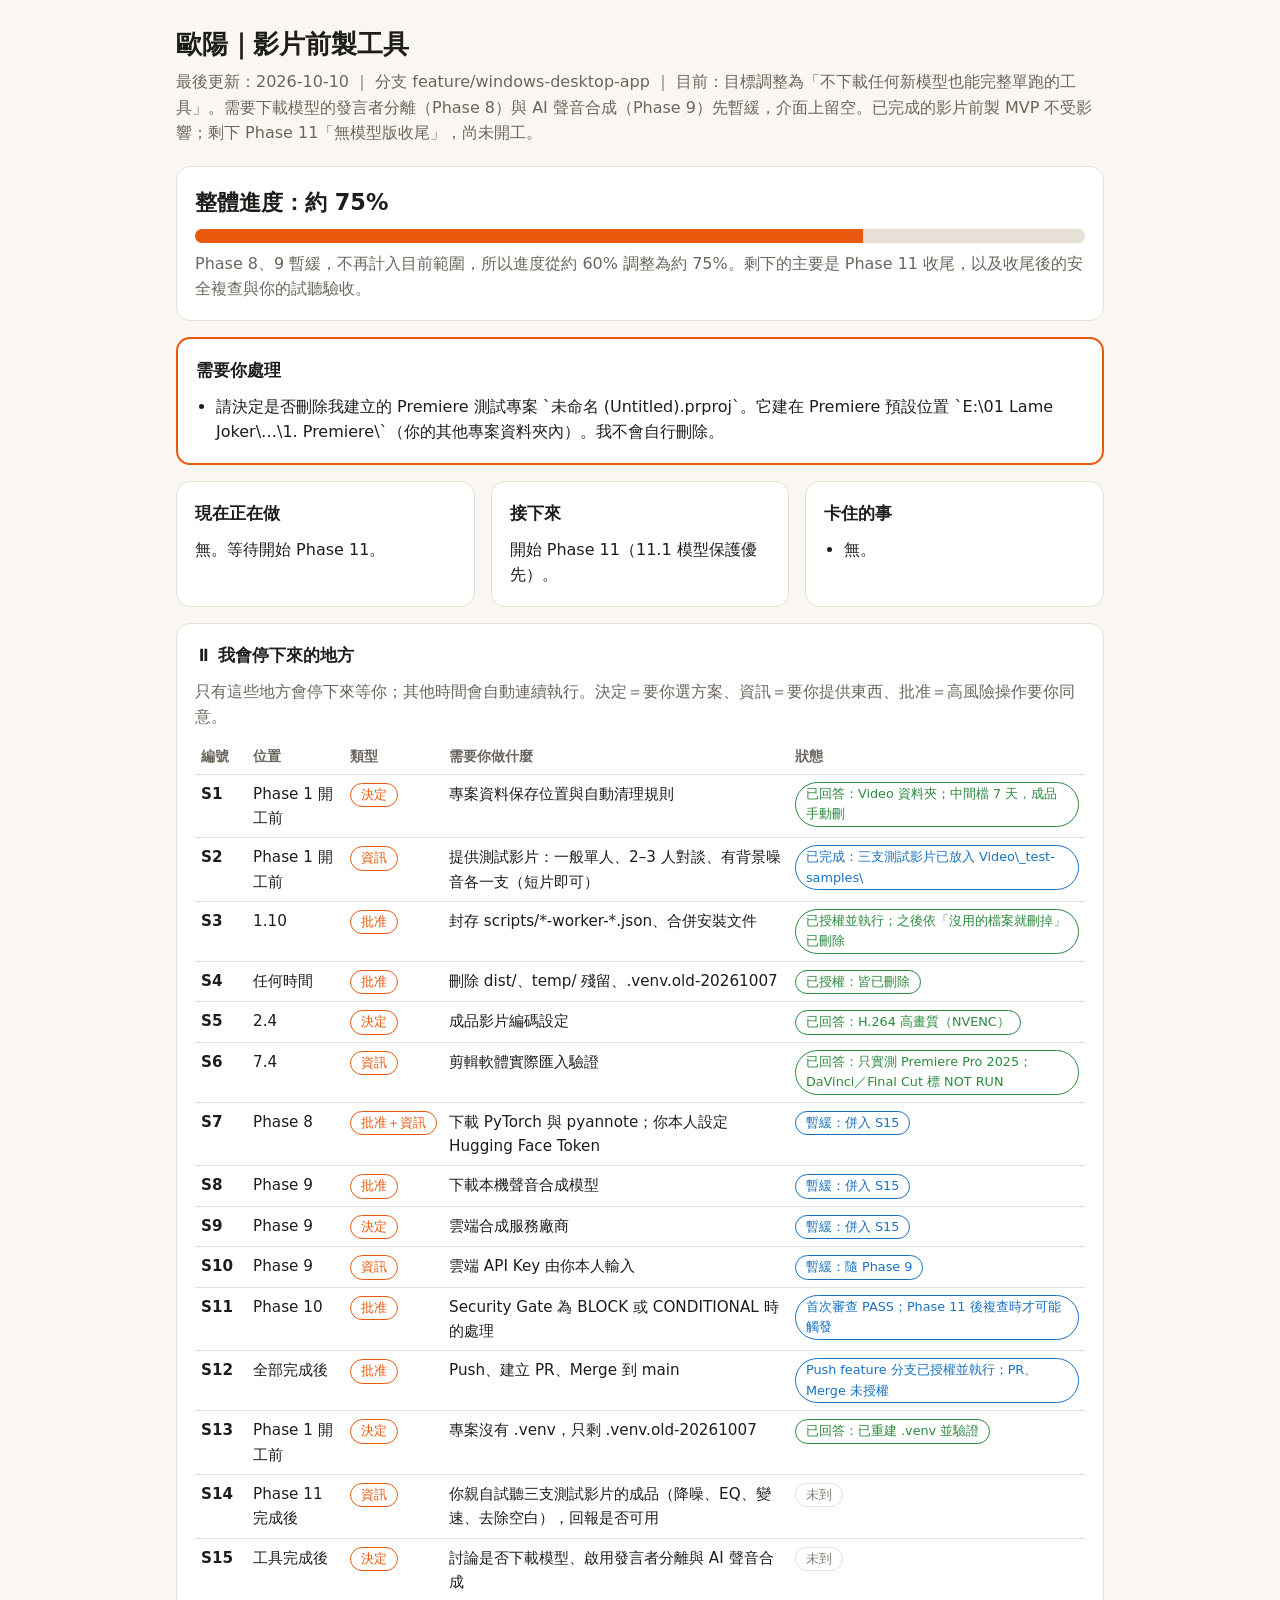
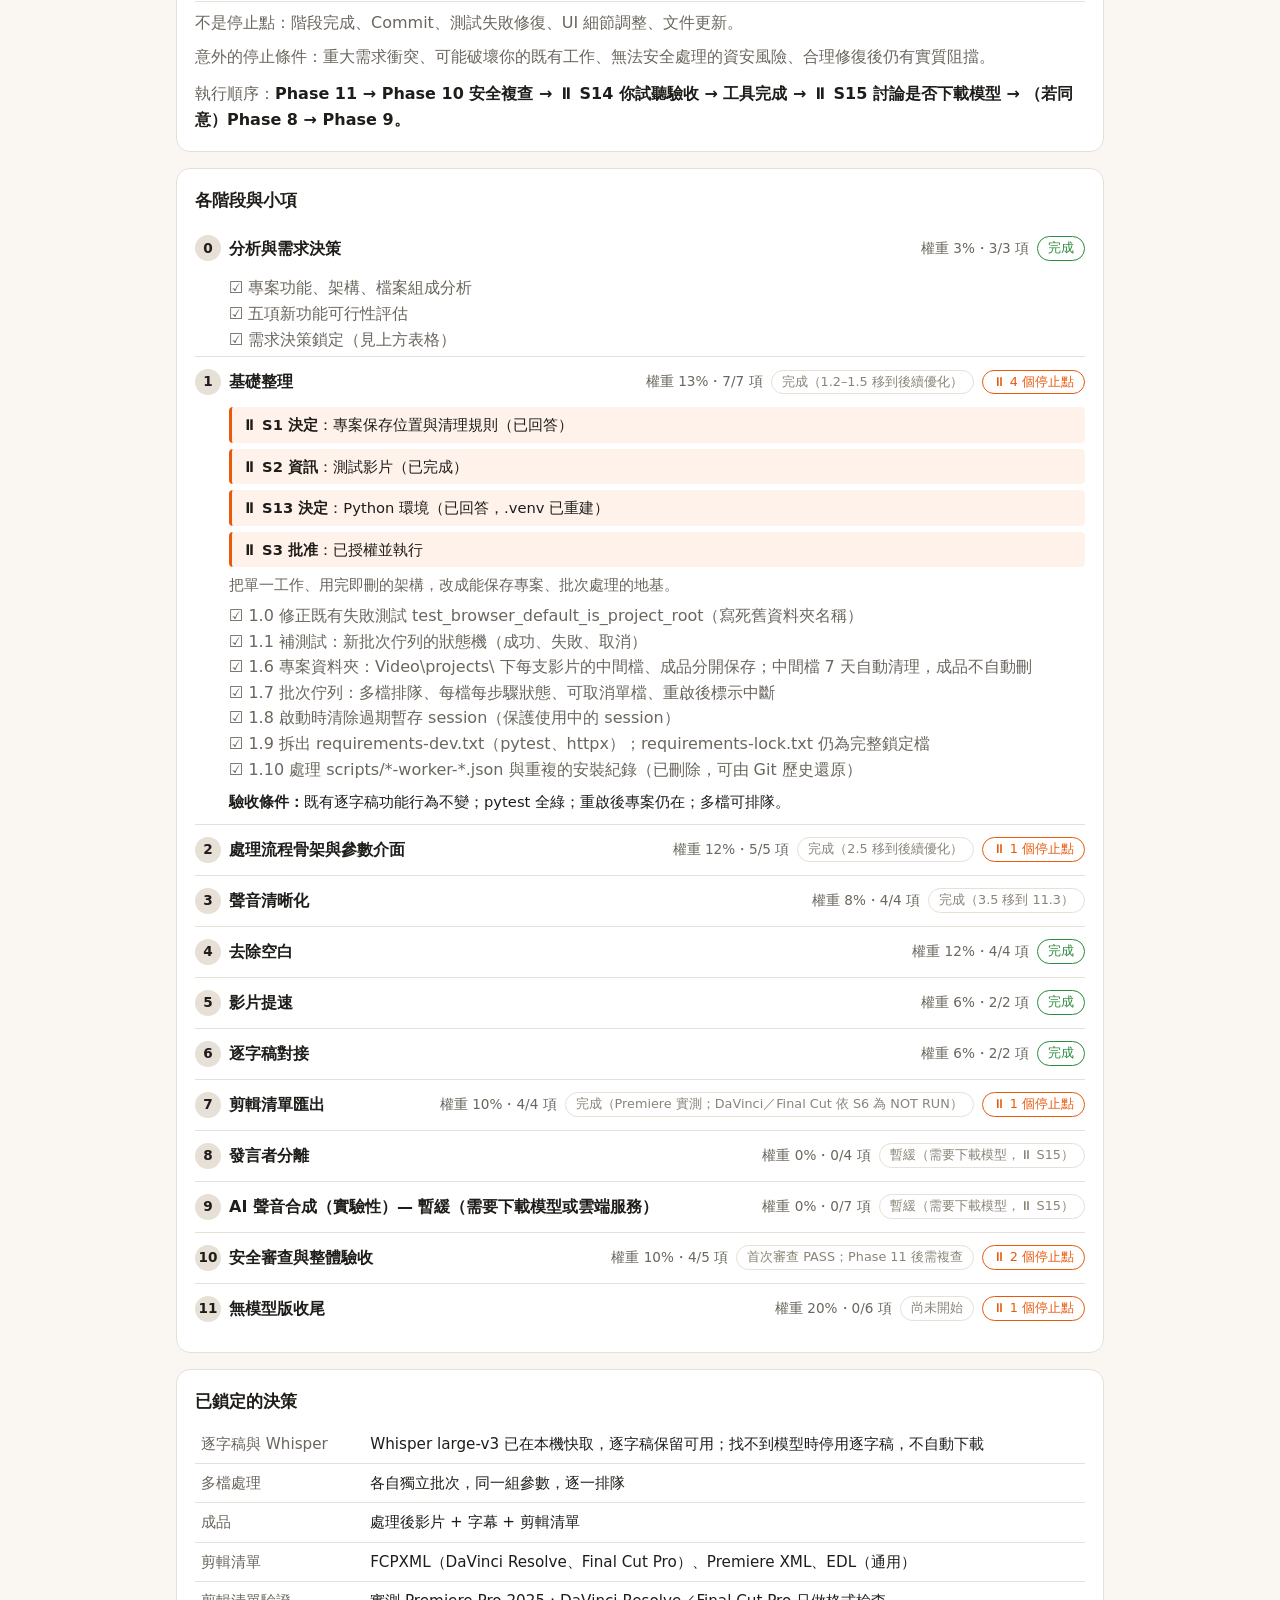
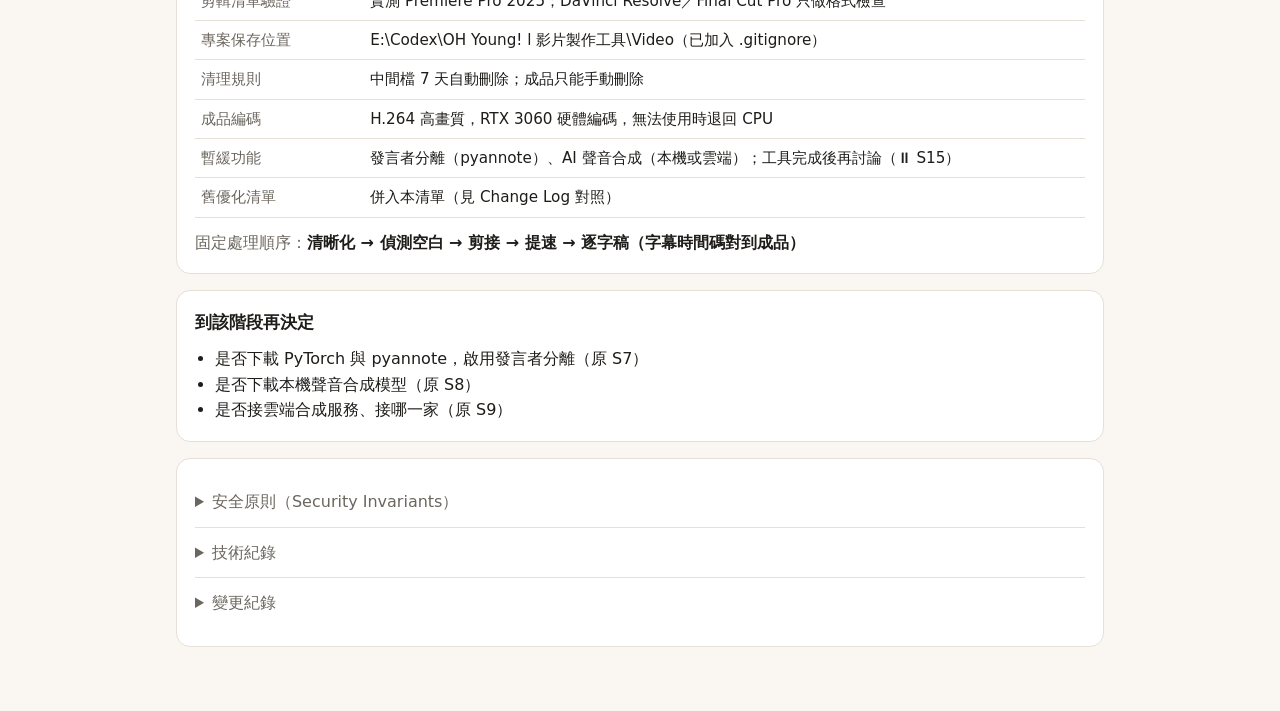
==== commit 039b79af: "docs: rescope worklist to a model-free tool Park speaker separation and AI voice synthesis (they nee" ====
--- a/WORKLIST.html
+++ b/WORKLIST.html
@@ -50,63 +50,64 @@
 <body>
 <main>
 <h1>歐陽｜影片前製工具</h1>
-<p class="sub">最後更新：2026-10-09 ｜ 分支 feature/windows-desktop-app ｜ 目前：影片前製 MVP 完成：影片探測、靜音剪輯、降噪／EQ／音量平衡／響度、變速、逐字稿、三種剪輯清單、批次佇列、30 秒預覽、`/prep` 頁面。Premiere Pro 2025 已實測匯入。未完成：Phase 1 的舊程式拆分與舊測試、Phase 3.5 三組預設、Phase 7.4 的 DaVinci／Final Cut 驗證、Phase 8、Phase 9（等待 S7–S9）。</p>
+<p class="sub">最後更新：2026-10-10 ｜ 分支 feature/windows-desktop-app ｜ 目前：目標調整為「不下載任何新模型也能完整單跑的工具」。需要下載模型的發言者分離（Phase 8）與 AI 聲音合成（Phase 9）先暫緩，介面上留空。已完成的影片前製 MVP 不受影響；剩下 Phase 11「無模型版收尾」，尚未開工。</p>
 
 <section class="card">
-<div class="big">整體進度：約 60%</div>
-<div class="bar"><div style="width:60%"></div></div>
-<p class="muted" style="margin:8px 0 0">範圍從「逐字稿工具優化」擴大為「影片前製工具」，進度依權重估算，未完成項目以 Master 為準。</p>
+<div class="big">整體進度：約 75%</div>
+<div class="bar"><div style="width:75%"></div></div>
+<p class="muted" style="margin:8px 0 0">Phase 8、9 暫緩，不再計入目前範圍，所以進度從約 60% 調整為約 75%。剩下的主要是 Phase 11 收尾，以及收尾後的安全複查與你的試聽驗收。</p>
 </section>
 
 <section class="card action">
 <h2>需要你處理</h2>
-<ul><li>S7、S8、S9 要在 Phase 8、9 開工前決定。</li><li>請檢查並決定是否刪除我建立的 Premiere 測試專案 `未命名 (Untitled).prproj`。它建在 Premiere 預設位置 `E:\01 Lame Joker\…\1. Premiere\`（你的其他專案資料夾內），內含剛匯入的測試剪輯清單。我不會自行刪除。</li></ul>
+<ul><li>請決定是否刪除我建立的 Premiere 測試專案 `未命名 (Untitled).prproj`。它建在 Premiere 預設位置 `E:\01 Lame Joker\…\1. Premiere\`（你的其他專案資料夾內）。我不會自行刪除。</li></ul>
 </section>
 
 <div class="grid">
-<section class="card"><h2>現在正在做</h2><p style="margin:0">無。等待 S7–S9 決定後進入 Phase 8、9。</p></section>
-<section class="card"><h2>接下來</h2><p style="margin:0">提交並推送本次成果（已授權推送 feature 分支）。Phase 8、9 需要先決定 S7–S9。</p></section>
-<section class="card"><h2>卡住的事</h2><ul><li>Phase 8 需要新增 PyTorch 與 pyannote（數 GB 下載，需要你本人同意條款與 Hugging Face Token）。</li><li>Phase 9 需要本機合成模型與雲端廠商決定。</li></ul></section>
+<section class="card"><h2>現在正在做</h2><p style="margin:0">無。等待開始 Phase 11。</p></section>
+<section class="card"><h2>接下來</h2><p style="margin:0">開始 Phase 11（11.1 模型保護優先）。</p></section>
+<section class="card"><h2>卡住的事</h2><ul><li>無。</li></ul></section>
 </div>
 <div style="height:16px"></div>
 
 <section class="card">
 <h2>⏸ 我會停下來的地方</h2>
 <p class="muted" style="margin:0 0 10px">只有這些地方會停下來等你；其他時間會自動連續執行。決定＝要你選方案、資訊＝要你提供東西、批准＝高風險操作要你同意。</p>
-<div class="tw"><table class="stops"><tr><th>編號</th><th>位置</th><th>類型</th><th>需要你做什麼</th><th>狀態</th></tr><tr><td><b>S1</b></td><td>Phase 1 開工前</td><td><span class="tag stopt">決定</span></td><td>專案資料保存位置與自動清理規則</td><td><span class="tag ok" style="white-space:normal">已回答：Video 資料夾；中間檔 7 天，成品手動刪</span></td></tr><tr><td><b>S2</b></td><td>Phase 1 開工前</td><td><span class="tag stopt">資訊</span></td><td>提供測試影片：一般單人、2–3 人對談、有背景噪音各一支（短片即可）</td><td><span class="tag run" style="white-space:normal">已完成：三支測試影片已放入 Video\_test-samples\</span></td></tr><tr><td><b>S3</b></td><td>1.10</td><td><span class="tag stopt">批准</span></td><td>封存 scripts/*-worker-*.json、合併安裝文件</td><td><span class="tag ok" style="white-space:normal">已授權並執行；2026-10-10 依「沒用的檔案就刪掉」已刪除（見 Change Log）</span></td></tr><tr><td><b>S4</b></td><td>任何時間</td><td><span class="tag stopt">批准</span></td><td>刪除 dist/、temp/ 殘留、.venv.old-20261007</td><td><span class="tag ok" style="white-space:normal">已授權：dist/、temp/、.venv.old 皆已刪除</span></td></tr><tr><td><b>S5</b></td><td>2.4</td><td><span class="tag stopt">決定</span></td><td>成品影片編碼設定</td><td><span class="tag ok" style="white-space:normal">已回答：H.264 高畫質（NVENC）</span></td></tr><tr><td><b>S6</b></td><td>7.4</td><td><span class="tag stopt">資訊</span></td><td>剪輯軟體實際匯入驗證</td><td><span class="tag ok" style="white-space:normal">已回答：只實測 Premiere Pro 2025；DaVinci／Final Cut 標 NOT RUN</span></td></tr><tr><td><b>S7</b></td><td>Phase 8 開工前</td><td><span class="tag stopt">批准＋資訊</span></td><td>下載 PyTorch 與 pyannote；你本人同意 Hugging Face 條款並設定 Token</td><td><span class="tag run" style="white-space:normal">模型已選 pyannote；下載延後到最後決定</span></td></tr><tr><td><b>S8</b></td><td>9.1</td><td><span class="tag stopt">批准</span></td><td>下載本機聲音合成模型（數 GB）</td><td><span class="tag run" style="white-space:normal">延後到最後決定</span></td></tr><tr><td><b>S9</b></td><td>9.5</td><td><span class="tag stopt">決定</span></td><td>雲端合成服務廠商</td><td><span class="tag run" style="white-space:normal">延後到最後決定</span></td></tr><tr><td><b>S10</b></td><td>9.6</td><td><span class="tag stopt">資訊</span></td><td>雲端 API Key 由你本人輸入到工具內（我不會經手 Key）</td><td><span class="tag wait" style="white-space:normal">未到</span></td></tr><tr><td><b>S11</b></td><td>Phase 10</td><td><span class="tag stopt">批准</span></td><td>Security Gate 為 BLOCK 或 CONDITIONAL 時的處理</td><td><span class="tag wait" style="white-space:normal">未到</span></td></tr><tr><td><b>S12</b></td><td>全部完成後</td><td><span class="tag stopt">批准</span></td><td>Push、建立 PR、Merge 到 main</td><td><span class="tag run" style="white-space:normal">Push feature branch 已授權並執行（origin）；PR、Merge 未授權</span></td></tr><tr><td><b>S13</b></td><td>Phase 1 開工前</td><td><span class="tag stopt">決定</span></td><td>專案沒有 .venv，只剩 .venv.old-20261007；啟動腳本目前找不到環境</td><td><span class="tag ok" style="white-space:normal">已回答：已重建 .venv 並驗證（後續 96 項測試通過）</span></td></tr></table></div>
-<p class="muted" style="margin:8px 0 0">不是停止點：階段完成、Commit、測試失敗修復、UI 風格選型（我依 UIUX CATALOG 自行決定並記錄）、試聽類人工驗收（累積到最終驗收一起看）。</p><p class="muted" style="margin:8px 0 0">意外的停止條件：重大需求衝突、可能破壞你的既有工作、無法安全處理的資安風險、合理修復後仍有實質阻擋。</p><p style="margin:12px 0 0"><span class="muted">執行順序：</span><span class="flow">Phase 1 → 2 → 3 → 4 → 5 → 6 → 7 → 10（穩定功能的安全審查與驗收）→ ⏸ S7／S8／S9 一次決定 → Phase 8 → Phase 9 → 新增部分的安全複查。</span></p>
+<div class="tw"><table class="stops"><tr><th>編號</th><th>位置</th><th>類型</th><th>需要你做什麼</th><th>狀態</th></tr><tr><td><b>S1</b></td><td>Phase 1 開工前</td><td><span class="tag stopt">決定</span></td><td>專案資料保存位置與自動清理規則</td><td><span class="tag ok" style="white-space:normal">已回答：Video 資料夾；中間檔 7 天，成品手動刪</span></td></tr><tr><td><b>S2</b></td><td>Phase 1 開工前</td><td><span class="tag stopt">資訊</span></td><td>提供測試影片：一般單人、2–3 人對談、有背景噪音各一支（短片即可）</td><td><span class="tag run" style="white-space:normal">已完成：三支測試影片已放入 Video\_test-samples\</span></td></tr><tr><td><b>S3</b></td><td>1.10</td><td><span class="tag stopt">批准</span></td><td>封存 scripts/*-worker-*.json、合併安裝文件</td><td><span class="tag ok" style="white-space:normal">已授權並執行；之後依「沒用的檔案就刪掉」已刪除</span></td></tr><tr><td><b>S4</b></td><td>任何時間</td><td><span class="tag stopt">批准</span></td><td>刪除 dist/、temp/ 殘留、.venv.old-20261007</td><td><span class="tag ok" style="white-space:normal">已授權：皆已刪除</span></td></tr><tr><td><b>S5</b></td><td>2.4</td><td><span class="tag stopt">決定</span></td><td>成品影片編碼設定</td><td><span class="tag ok" style="white-space:normal">已回答：H.264 高畫質（NVENC）</span></td></tr><tr><td><b>S6</b></td><td>7.4</td><td><span class="tag stopt">資訊</span></td><td>剪輯軟體實際匯入驗證</td><td><span class="tag ok" style="white-space:normal">已回答：只實測 Premiere Pro 2025；DaVinci／Final Cut 標 NOT RUN</span></td></tr><tr><td><b>S7</b></td><td>Phase 8</td><td><span class="tag stopt">批准＋資訊</span></td><td>下載 PyTorch 與 pyannote；你本人設定 Hugging Face Token</td><td><span class="tag run" style="white-space:normal">暫緩：併入 S15</span></td></tr><tr><td><b>S8</b></td><td>Phase 9</td><td><span class="tag stopt">批准</span></td><td>下載本機聲音合成模型</td><td><span class="tag run" style="white-space:normal">暫緩：併入 S15</span></td></tr><tr><td><b>S9</b></td><td>Phase 9</td><td><span class="tag stopt">決定</span></td><td>雲端合成服務廠商</td><td><span class="tag run" style="white-space:normal">暫緩：併入 S15</span></td></tr><tr><td><b>S10</b></td><td>Phase 9</td><td><span class="tag stopt">資訊</span></td><td>雲端 API Key 由你本人輸入</td><td><span class="tag run" style="white-space:normal">暫緩：隨 Phase 9</span></td></tr><tr><td><b>S11</b></td><td>Phase 10</td><td><span class="tag stopt">批准</span></td><td>Security Gate 為 BLOCK 或 CONDITIONAL 時的處理</td><td><span class="tag run" style="white-space:normal">首次審查 PASS；Phase 11 後複查時才可能觸發</span></td></tr><tr><td><b>S12</b></td><td>全部完成後</td><td><span class="tag stopt">批准</span></td><td>Push、建立 PR、Merge 到 main</td><td><span class="tag run" style="white-space:normal">Push feature 分支已授權並執行；PR、Merge 未授權</span></td></tr><tr><td><b>S13</b></td><td>Phase 1 開工前</td><td><span class="tag stopt">決定</span></td><td>專案沒有 .venv，只剩 .venv.old-20261007</td><td><span class="tag ok" style="white-space:normal">已回答：已重建 .venv 並驗證</span></td></tr><tr><td><b>S14</b></td><td>Phase 11 完成後</td><td><span class="tag stopt">資訊</span></td><td>你親自試聽三支測試影片的成品（降噪、EQ、變速、去除空白），回報是否可用</td><td><span class="tag wait" style="white-space:normal">未到</span></td></tr><tr><td><b>S15</b></td><td>工具完成後</td><td><span class="tag stopt">決定</span></td><td>討論是否下載模型、啟用發言者分離與 AI 聲音合成</td><td><span class="tag wait" style="white-space:normal">未到</span></td></tr></table></div>
+<p class="muted" style="margin:8px 0 0">不是停止點：階段完成、Commit、測試失敗修復、UI 細節調整、文件更新。</p><p class="muted" style="margin:8px 0 0">意外的停止條件：重大需求衝突、可能破壞你的既有工作、無法安全處理的資安風險、合理修復後仍有實質阻擋。</p><p style="margin:12px 0 0"><span class="muted">執行順序：</span><span class="flow">Phase 11 → Phase 10 安全複查 → ⏸ S14 你試聽驗收 → 工具完成 → ⏸ S15 討論是否下載模型 → （若同意）Phase 8 → Phase 9。</span></p>
 </section>
 
 <section class="card">
 <h2>各階段與小項</h2>
 <details open><summary><span class="pn">0</span><b>分析與需求決策</b><span class="meta">權重 3%・3/3 項</span><span class="tag ok">完成</span></summary><ul class="chk"><li class="done">☑ 專案功能、架構、檔案組成分析</li><li class="done">☑ 五項新功能可行性評估</li><li class="done">☑ 需求決策鎖定（見上方表格）</li></ul></details>
-<details open><summary><span class="pn">1</span><b>基礎整理</b><span class="meta">權重 15%・7/11 項</span><span class="tag wait">大部分完成（1.4、1.5、1.2、1.3 未做）</span><span class="tag stopt">⏸ 4 個停止點</span></summary><div class="stop"><b>⏸ S1 決定</b>：專案保存位置與清理規則（已回答）</div><div class="stop"><b>⏸ S2 資訊</b>：測試影片（已完成）</div><div class="stop"><b>⏸ S13 決定</b>：Python 環境（已回答，.venv 已重建）</div><div class="stop"><b>⏸ S3 批准</b>：已授權封存到 docs/archive/</div><p class="muted">把單一工作、用完即刪的架構，改成能保存專案、批次處理的地基。</p><ul class="chk"><li class="done">☑ 1.0 修正既有失敗測試 test_browser_default_is_project_root（寫死舊資料夾名稱「Local Whisper」）</li><li class="done">☑ 1.1 補測試：jobs 狀態機（成功、失敗、取消、忙碌）（新佇列狀態機測試完成；既有 jobs.py 測試另案）</li><li class="">☐ 1.2 補測試：GPU→CPU 退回、降速補救重試（假 provider，不下載模型）（未做：既有 GPU→CPU 退回測試另案）</li><li class="">☐ 1.3 補測試：comparator.py、pipeline_a.py（未做：comparator.py、pipeline_a.py 測試另案）</li><li class="">☐ 1.4 main.py 拆 routers（jobs、downloads、media、system）（未做：main.py 拆分另案，本次新功能獨立於 app/prep/，未改動既有路由）</li><li class="">☐ 1.5 jobs.py 拆出分塊、補救、退回邏輯（未做：jobs.py 拆分另案）</li><li class="done">☑ 1.6 專案資料夾設計：Video\ 下每支影片的輸入、中間檔、成品分開保存；中間檔 7 天自動清理，成品不自動刪</li><li class="done">☑ 1.7 批次佇列：多檔排隊、每檔每步驟狀態、可取消單檔</li><li class="done">☑ 1.8 啟動時清除過期暫存 session（保護使用中的 session）；舊 temp/ 殘留已手動清除</li><li class="done">☑ 1.9 requirements 拆出 requirements-dev.txt（pytest、httpx）（requirements-lock.txt 未重新產生，仍為完整鎖定檔；選配依賴延遲載入未做）</li><li class="done">☑ 1.10 處理 scripts/*-worker-*.json 與重疊安裝文件（先封存，之後依「沒用就刪」原則刪除；可由 Git 歷史還原）</li></ul><p class="acc"><b>驗收條件：</b>既有逐字稿功能行為不變；pytest 全綠；重啟後專案仍在；多檔可排隊。</p></details>
-<details><summary><span class="pn">2</span><b>處理流程骨架與參數介面</b><span class="meta">權重 12%・5/6 項</span><span class="tag wait">大部分完成（2.5 未做）</span><span class="tag stopt">⏸ 1 個停止點</span></summary><div class="stop"><b>⏸ S5 決定</b>：已回答 H.264 高畫質</div><p class="muted">建立「選參數 → 預覽 → 批次輸出」的流程。</p><ul class="chk"><li class="done">☑ 2.1 Pipeline 引擎：依固定順序串接步驟，每步可開關、可重跑</li><li class="done">☑ 2.2 參數介面：五項功能的開關與參數，多檔拖入</li><li class="done">☑ 2.3 30 秒預覽試聽（原始 vs 處理後）</li><li class="done">☑ 2.4 成品影片編碼：H.264 高畫質（NVENC），無 GPU 時退回 CPU 編碼（H.264 NVENC，無法使用時退回 libx264）</li><li class="">☐ 2.5 app.js 拆成 ES modules（原生，不引入建置工具）（未做：既有 app.js 拆分另案；新頁面 prep.js 為單檔）</li><li class="done">☑ 2.6 UI 選型：依 UIUX CATALOG 選 Primary／Secondary 風格（沿用既有 style.css 設計變數與字型，未另做風格選型紀錄）</li></ul><p class="acc"><b>驗收條件：</b>可選參數並對多檔排隊；預覽可聽；Desktop／Mobile、空、載入、錯誤、長內容狀態正常。</p></details>
-<details><summary><span class="pn">3</span><b>聲音清晰化</b><span class="meta">權重 8%・4/5 項</span><span class="tag wait">完成（3.5 僅一組推薦組合）</span></summary><ul class="chk"><li class="done">☑ 3.1 降噪（FFmpeg 降噪濾鏡，評估保留 noisereduce）（FFmpeg afftdn，未保留 noisereduce）</li><li class="done">☑ 3.2 高低頻濾波與 EQ</li><li class="done">☑ 3.3 壓縮與音量平衡（acompressor）</li><li class="done">☑ 3.4 響度標準化（EBU R128）（單次 loudnorm，非雙次量測）</li><li class="">☐ 3.5 預設組：Podcast、戶外、室內回音（目前只有「推薦組合」一組；三組命名預設未做）</li></ul><p class="acc"><b>驗收條件：</b>預設組在測試音檔上可試聽比較；響度落在目標範圍；人聲不明顯變悶。</p></details>
-<details><summary><span class="pn">4</span><b>去除空白</b><span class="meta">權重 10%・4/4 項</span><span class="tag ok">完成</span></summary><ul class="chk"><li class="done">☑ 4.1 用 VAD + 音量偵測找出無對話區段（改用 FFmpeg silencedetect 偵測靜音，未用 VAD）</li><li class="done">☑ 4.2 參數：靜音門檻、最短空白長度、前後保留時間</li><li class="done">☑ 4.3 精準剪接並重新編碼（整段重新渲染）</li><li class="done">☑ 4.4 產生剪輯點資料（供 Phase 6、7 使用）</li></ul><p class="acc"><b>驗收條件：</b>剪接後無明顯截字；剪輯點資料與成品一致。</p></details>
-<details><summary><span class="pn">5</span><b>影片提速</b><span class="meta">權重 5%・2/2 項</span><span class="tag ok">完成</span></summary><ul class="chk"><li class="done">☑ 5.1 畫面與聲音同步加速，聲音保持原音高</li><li class="done">☑ 5.2 速度選項與試聽（建議 1.0–1.5 倍）（速度範圍 1.0–2.0，建議 1.5 以內）</li></ul><p class="acc"><b>驗收條件：</b>音畫同步；1.5 倍以內無明顯失真。</p></details>
-<details><summary><span class="pn">6</span><b>逐字稿對接</b><span class="meta">權重 5%・2/2 項</span><span class="tag ok">完成</span></summary><ul class="chk"><li class="done">☑ 6.1 逐字稿以最終成品為準，或依剪輯點與速度換算時間碼（逐字稿由成品影片重新辨識，時間碼天然對齊）</li><li class="done">☑ 6.2 字幕五種格式對齊成品</li></ul><p class="acc"><b>驗收條件：</b>字幕在成品影片上時間正確。</p></details>
-<details><summary><span class="pn">7</span><b>剪輯清單匯出</b><span class="meta">權重 10%・3/4 項</span><span class="tag wait">產生完成；7.4 僅 Premiere 實測，DaVinci／Final Cut 為 NOT RUN</span><span class="tag stopt">⏸ 1 個停止點</span></summary><div class="stop"><b>⏸ S6 資訊</b>：已回答，只實測 Premiere Pro 2025</div><ul class="chk"><li class="done">☑ 7.1 FCPXML（DaVinci Resolve、Final Cut Pro）（依時間軸 frame 計算，23.976 以 rational 表示）</li><li class="done">☑ 7.2 Premiere XML（已產生 xmeml v4）</li><li class="done">☑ 7.3 EDL（通用）</li><li class="">☐ 7.4 實際匯入 DaVinci Resolve、Premiere Pro 驗證（Final Cut Pro 需 Mac，無法本機驗證時標 NOT RUN）（Premiere Pro 2025 實測：匯入成功，序列長度與成品一致（2:16）、直式畫面；逐段剪點數量未逐一核對。DaVinci Resolve、Final Cut Pro 未安裝，標 NOT RUN）</li></ul><p class="acc"><b>驗收條件：</b>匯入後剪輯點與成品一致。</p></details>
-<details><summary><span class="pn">8</span><b>發言者分離</b><span class="meta">權重 10%・0/4 項</span><span class="tag wait">未開始（⏸ S7 尚未決定）</span><span class="tag stopt">⏸ 1 個停止點</span></summary><div class="stop"><b>⏸ S7 批准＋資訊</b>：已選 pyannote；下載與 Hugging Face Token 延後到最後決定</div><ul class="chk"><li class="">☐ 8.1 選定發言者辨識模型（確認授權與顯示記憶體需求）</li><li class="">☐ 8.2 每位發言者輸出獨立音軌</li><li class="">☐ 8.3 逐字稿標示發言者</li><li class="">☐ 8.4 與 Whisper 共用 12 GB 顯示記憶體：依序執行並釋放</li></ul><p class="acc"><b>驗收條件：</b>2–3 人對談測試音檔可正確分軌；重疊段落限制有說明。</p></details>
-<details><summary><span class="pn">9</span><b>AI 聲音合成（實驗性）</b><span class="meta">權重 15%・0/7 項</span><span class="tag wait">未開始（⏸ S8、S9 尚未決定）</span><span class="tag stopt">⏸ 3 個停止點</span></summary><div class="stop"><b>⏸ S8 批准</b>：9.1 下載本機合成模型（延後到最後決定）</div><div class="stop"><b>⏸ S9 決定</b>：9.5 雲端服務廠商（延後到最後決定）</div><div class="stop"><b>⏸ S10 資訊</b>：9.6 API Key 由你本人輸入</div><ul class="chk"><li class="">☐ 9.1 本機模型選型與中文品質實測</li><li class="">☐ 9.2 依發言者原聲建立聲音模型，依逐字稿逐句合成</li><li class="">☐ 9.3 對回時間軸，另外輸出合成音軌</li><li class="">☐ 9.4 克隆同意確認選項</li><li class="">☐ 9.5 雲端服務接入（廠商待決定）</li><li class="">☐ 9.6 API Key 存 Windows 認證儲存區</li><li class="">☐ 9.7 預估費用、單次與每日上限、上傳警告</li></ul><p class="acc"><b>驗收條件：</b>合成音軌可在剪輯軟體中逐句替換；Security Invariants 1–4 驗證通過。</p></details>
-<details><summary><span class="pn">10</span><b>安全審查與整體驗收</b><span class="meta">權重 7%・3/4 項</span><span class="tag wait">安全審查完成，結果 PASS（範圍：本機功能）；雲端項目待 Phase 9</span><span class="tag stopt">⏸ 2 個停止點</span></summary><div class="stop"><b>⏸ S11 批准</b>：Security Gate 為 BLOCK 或 CONDITIONAL 時</div><div class="stop"><b>⏸ S12 批准</b>：Push、PR、Merge</div><ul class="chk"><li class="done">☑ 10.1 檢視 /api/debug 是否洩漏路徑或環境資訊（保留：/api/debug 回傳絕對路徑，為 LOW；啟動器用 root 比對安裝版本，改動需另案）</li><li class="done">☑ 10.2 新增 API 與上傳、下載的 Security Diff Review（已完成 Security Diff Review，見下方結果）</li><li class="">☐ 10.3 Security Invariants：1–6 中與本機影片功能相關者已驗證；雲端相關（Key、同意、費用上限）待 Phase 9</li><li class="done">☑ 10.4 全部測試、Diff Review、真實影片端到端驗收（96 項測試通過；真實影片 3 支端到端驗證（見 Evidence））</li></ul><p class="acc"><b>驗收條件：</b>Security Gate 無 HIGH；端到端驗收通過。</p></details>
+<details open><summary><span class="pn">1</span><b>基礎整理</b><span class="meta">權重 13%・7/7 項</span><span class="tag wait">完成（1.2–1.5 移到後續優化）</span><span class="tag stopt">⏸ 4 個停止點</span></summary><div class="stop"><b>⏸ S1 決定</b>：專案保存位置與清理規則（已回答）</div><div class="stop"><b>⏸ S2 資訊</b>：測試影片（已完成）</div><div class="stop"><b>⏸ S13 決定</b>：Python 環境（已回答，.venv 已重建）</div><div class="stop"><b>⏸ S3 批准</b>：已授權並執行</div><p class="muted">把單一工作、用完即刪的架構，改成能保存專案、批次處理的地基。</p><ul class="chk"><li class="done">☑ 1.0 修正既有失敗測試 test_browser_default_is_project_root（寫死舊資料夾名稱）</li><li class="done">☑ 1.1 補測試：新批次佇列的狀態機（成功、失敗、取消）</li><li class="done">☑ 1.6 專案資料夾：Video\projects\ 下每支影片的中間檔、成品分開保存；中間檔 7 天自動清理，成品不自動刪</li><li class="done">☑ 1.7 批次佇列：多檔排隊、每檔每步驟狀態、可取消單檔、重啟後標示中斷</li><li class="done">☑ 1.8 啟動時清除過期暫存 session（保護使用中的 session）</li><li class="done">☑ 1.9 拆出 requirements-dev.txt（pytest、httpx）；requirements-lock.txt 仍為完整鎖定檔</li><li class="done">☑ 1.10 處理 scripts/*-worker-*.json 與重複的安裝紀錄（已刪除，可由 Git 歷史還原）</li></ul><p class="acc"><b>驗收條件：</b>既有逐字稿功能行為不變；pytest 全綠；重啟後專案仍在；多檔可排隊。</p></details>
+<details><summary><span class="pn">2</span><b>處理流程骨架與參數介面</b><span class="meta">權重 12%・5/5 項</span><span class="tag wait">完成（2.5 移到後續優化）</span><span class="tag stopt">⏸ 1 個停止點</span></summary><div class="stop"><b>⏸ S5 決定</b>：已回答 H.264 高畫質</div><p class="muted">建立「選參數 → 預覽 → 批次輸出」的流程。</p><ul class="chk"><li class="done">☑ 2.1 Pipeline 引擎：依固定順序串接步驟，每步可開關</li><li class="done">☑ 2.2 參數介面：五項功能的開關與參數，多檔選取</li><li class="done">☑ 2.3 30 秒預覽</li><li class="done">☑ 2.4 成品影片編碼：H.264 NVENC，無法使用時退回 libx264</li><li class="done">☑ 2.6 介面沿用既有 style.css 設計變數與字型</li></ul><p class="acc"><b>驗收條件：</b>可選參數並對多檔排隊；預覽可聽；Desktop／Mobile、空、載入、錯誤、長內容狀態正常。</p></details>
+<details><summary><span class="pn">3</span><b>聲音清晰化</b><span class="meta">權重 8%・4/4 項</span><span class="tag wait">完成（3.5 移到 11.3）</span></summary><ul class="chk"><li class="done">☑ 3.1 降噪（FFmpeg afftdn）</li><li class="done">☑ 3.2 高低頻濾波與 EQ</li><li class="done">☑ 3.3 壓縮與音量平衡（acompressor）</li><li class="done">☑ 3.4 響度標準化（單次 loudnorm，-16 LUFS）</li></ul><p class="acc"><b>驗收條件：</b>推薦組合在測試影片上可試聽比較；人聲不明顯變悶（由 S14 確認）。</p></details>
+<details><summary><span class="pn">4</span><b>去除空白</b><span class="meta">權重 12%・4/4 項</span><span class="tag ok">完成</span></summary><ul class="chk"><li class="done">☑ 4.1 用 FFmpeg silencedetect 找出無對話區段</li><li class="done">☑ 4.2 參數：靜音門檻、最短空白長度、前後保留時間</li><li class="done">☑ 4.3 精準剪接並重新編碼</li><li class="done">☑ 4.4 產生剪輯點資料（供 Phase 6、7 使用）</li></ul><p class="acc"><b>驗收條件：</b>剪接後無明顯截字；剪輯點資料與成品一致。</p></details>
+<details><summary><span class="pn">5</span><b>影片提速</b><span class="meta">權重 6%・2/2 項</span><span class="tag ok">完成</span></summary><ul class="chk"><li class="done">☑ 5.1 畫面與聲音同步加速，聲音保持原音高</li><li class="done">☑ 5.2 速度範圍 1.0–2.0，建議 1.5 以內</li></ul><p class="acc"><b>驗收條件：</b>音畫同步；1.5 倍以內無明顯失真（由 S14 確認）。</p></details>
+<details><summary><span class="pn">6</span><b>逐字稿對接</b><span class="meta">權重 6%・2/2 項</span><span class="tag ok">完成</span></summary><ul class="chk"><li class="done">☑ 6.1 逐字稿由成品影片重新辨識，時間碼對齊成品</li><li class="done">☑ 6.2 字幕五種格式對齊成品</li></ul><p class="acc"><b>驗收條件：</b>字幕在成品影片上時間正確。</p></details>
+<details><summary><span class="pn">7</span><b>剪輯清單匯出</b><span class="meta">權重 10%・4/4 項</span><span class="tag wait">完成（Premiere 實測；DaVinci／Final Cut 依 S6 為 NOT RUN）</span><span class="tag stopt">⏸ 1 個停止點</span></summary><div class="stop"><b>⏸ S6 資訊</b>：已回答，只實測 Premiere Pro 2025</div><ul class="chk"><li class="done">☑ 7.1 FCPXML（依 frame 計算，23.976 以 rational 表示）</li><li class="done">☑ 7.2 Premiere XML（xmeml v4）</li><li class="done">☑ 7.3 EDL（通用）</li><li class="done">☑ 7.4 Premiere Pro 2025 實測匯入成功（序列長度 2:16 與成品一致、直式）；逐段剪點數量未逐一核對；DaVinci Resolve、Final Cut Pro 未安裝，NOT RUN</li></ul><p class="acc"><b>驗收條件：</b>匯入後序列長度與成品一致。</p></details>
+<details><summary><span class="pn">8</span><b>發言者分離</b><span class="meta">權重 0%・0/4 項</span><span class="tag wait">暫緩（需要下載模型，⏸ S15）</span></summary><ul class="chk"><li class="">☐ 8.1 選定發言者辨識模型（候選：pyannote，需要 PyTorch 與 Hugging Face Token）</li><li class="">☐ 8.2 每位發言者輸出獨立音軌</li><li class="">☐ 8.3 逐字稿標示發言者</li><li class="">☐ 8.4 與 Whisper 共用 12 GB 顯示記憶體：依序執行並釋放</li></ul><p class="acc"><b>驗收條件：</b>2–3 人對談測試影片可正確分軌；重疊段落限制有說明。</p></details>
+<details><summary><span class="pn">9</span><b>AI 聲音合成（實驗性）— 暫緩（需要下載模型或雲端服務）</b><span class="meta">權重 0%・0/7 項</span><span class="tag wait">暫緩（需要下載模型，⏸ S15）</span></summary><ul class="chk"><li class="">☐ 9.1 本機模型選型與中文品質實測</li><li class="">☐ 9.2 依發言者原聲建立聲音模型，依逐字稿逐句合成</li><li class="">☐ 9.3 對回時間軸，另外輸出合成音軌</li><li class="">☐ 9.4 克隆同意確認選項</li><li class="">☐ 9.5 雲端服務接入</li><li class="">☐ 9.6 API Key 存 Windows 認證儲存區</li><li class="">☐ 9.7 預估費用、單次與每日上限、上傳警告</li></ul><p class="acc"><b>驗收條件：</b>合成音軌可在剪輯軟體中逐句替換；雲端相關 Security Invariants 驗證通過。</p></details>
+<details><summary><span class="pn">10</span><b>安全審查與整體驗收</b><span class="meta">權重 10%・4/5 項</span><span class="tag wait">首次審查 PASS；Phase 11 後需複查</span><span class="tag stopt">⏸ 2 個停止點</span></summary><div class="stop"><b>⏸ S11 批准</b>：Security Gate 為 BLOCK 或 CONDITIONAL 時</div><div class="stop"><b>⏸ S12 批准</b>：PR、Merge</div><ul class="chk"><li class="done">☑ 10.1 檢視 /api/debug（回傳絕對路徑，LOW；啟動器用 root 比對安裝版本，保留）</li><li class="done">☑ 10.2 影片前製 API 的 Security Diff Review（結果見下方 Security Gate）</li><li class="done">☑ 10.3 Security Invariants 1–3 驗證通過（4 於 11.1 完成後驗證；5 隨 Phase 9 暫緩）</li><li class="done">☑ 10.4 全部測試與真實影片端到端驗收（96 passed；3 支測試影片）</li><li class="">☐ 10.5 Phase 11 完成後的安全複查與全部測試</li></ul><p class="acc"><b>驗收條件：</b>Security Gate 無 HIGH；端到端驗收通過。</p></details>
+<details><summary><span class="pn">11</span><b>無模型版收尾</b><span class="meta">權重 20%・0/6 項</span><span class="tag wait">尚未開始</span><span class="tag stopt">⏸ 1 個停止點</span></summary><div class="stop"><b>⏸ S14 資訊</b>：你試聽三支成品並回報</div><p class="muted">讓工具在不下載任何新模型的情況下完整可用，需要模型的功能清楚留空。</p><ul class="chk"><li class="">☐ 11.1 模型保護：逐字稿只在 Whisper 模型已存在時可用；找不到模型時停用逐字稿選項並說明原因，影片前製與首頁都不自動下載</li><li class="">☐ 11.2 介面留空：/prep 顯示「發言者分離」「AI 聲音合成」為停用狀態，標示「需要下載模型，尚未啟用」</li><li class="">☐ 11.3 清晰化預設組：Podcast、戶外、室內回音三組（原 3.5）</li><li class="">☐ 11.4 入口整合：首頁加上「影片前製」入口；桌面版視窗也能進入 /prep</li><li class="">☐ 11.5 文件：README 補上影片前製用法、Video 資料夾、無模型限制</li><li class="">☐ 11.6 本機完整驗收：重開機後由捷徑啟動，跑完三支測試影片（無網路也能完成，逐字稿用既有模型）</li></ul><p class="acc"><b>驗收條件：</b>斷網狀態下，從捷徑啟動到產出成品、字幕、剪輯清單全部成功；需要模型的功能不會觸發任何下載。</p></details>
 </section>
 
 <section class="card">
 <h2>已鎖定的決策</h2>
-<table><tr><td>成品</td><td>處理後影片 + 字幕 + 剪輯清單</td></tr><tr><td>剪輯清單</td><td>FCPXML（DaVinci Resolve、Final Cut Pro）、Premiere XML、EDL（通用）</td></tr><tr><td>人聲重製</td><td>發言者音軌分離 + AI 聲音合成</td></tr><tr><td>AI 合成引擎</td><td>本機模型為預設，可切換雲端服務</td></tr><tr><td>AI 合成輸出</td><td>另外輸出一條音軌，不取代原聲</td></tr><tr><td>開發順序</td><td>AI 聲音合成最後做，標示為實驗性；發言者分離與 AI 合成的下載延後到最後決定</td></tr><tr><td>專案保存位置</td><td>E:\Codex\OH Young! l 影片製作工具\Video（已加入 .gitignore）</td></tr><tr><td>清理規則</td><td>中間檔 7 天自動刪除；成品只能手動刪除</td></tr><tr><td>成品編碼</td><td>H.264 高畫質，RTX 3060 硬體編碼</td></tr><tr><td>剪輯清單驗證</td><td>實測 Premiere Pro 2025；DaVinci Resolve／Final Cut Pro 只做格式檢查</td></tr><tr><td>發言者辨識模型</td><td>pyannote（需你本人設定 Hugging Face Token）</td></tr><tr><td>舊優化清單</td><td>併入本清單（見 Change Log 對照）</td></tr></table>
-<p style="margin:12px 0 0"><span class="muted">固定處理順序：</span><span class="flow">清晰化／發言者分離 → 偵測空白 → 剪接 → 提速 → 逐字稿（字幕時間碼對到成品）</span></p>
+<table><tr><td>逐字稿與 Whisper</td><td>Whisper large-v3 已在本機快取，逐字稿保留可用；找不到模型時停用逐字稿，不自動下載</td></tr><tr><td>多檔處理</td><td>各自獨立批次，同一組參數，逐一排隊</td></tr><tr><td>成品</td><td>處理後影片 + 字幕 + 剪輯清單</td></tr><tr><td>剪輯清單</td><td>FCPXML（DaVinci Resolve、Final Cut Pro）、Premiere XML、EDL（通用）</td></tr><tr><td>剪輯清單驗證</td><td>實測 Premiere Pro 2025；DaVinci Resolve／Final Cut Pro 只做格式檢查</td></tr><tr><td>專案保存位置</td><td>E:\Codex\OH Young! l 影片製作工具\Video（已加入 .gitignore）</td></tr><tr><td>清理規則</td><td>中間檔 7 天自動刪除；成品只能手動刪除</td></tr><tr><td>成品編碼</td><td>H.264 高畫質，RTX 3060 硬體編碼，無法使用時退回 CPU</td></tr><tr><td>暫緩功能</td><td>發言者分離（pyannote）、AI 聲音合成（本機或雲端）；工具完成後再討論（⏸ S15）</td></tr><tr><td>舊優化清單</td><td>併入本清單（見 Change Log 對照）</td></tr></table>
+<p style="margin:12px 0 0"><span class="muted">固定處理順序：</span><span class="flow">清晰化 → 偵測空白 → 剪接 → 提速 → 逐字稿（字幕時間碼對到成品）</span></p>
 </section>
 
 <section class="card">
 <h2>到該階段再決定</h2>
-<ul><li>是否下載 PyTorch、pyannote、本機合成模型（S7、S8，最後決定）</li><li>雲端合成服務廠商（S9，最後決定）</li><li>本機合成模型（Phase 9，需實測中文品質）</li></ul>
+<ul><li>是否下載 PyTorch 與 pyannote，啟用發言者分離（原 S7）</li><li>是否下載本機聲音合成模型（原 S8）</li><li>是否接雲端合成服務、接哪一家（原 S9）</li></ul>
 </section>
 
 <section class="card sec">
-<details><summary>安全原則（Security Invariants）</summary><ol><li>雲端 API Key 只存在 Windows 認證儲存區，不進 Git、設定檔、前端程式碼、Log、錯誤訊息。</li><li>雲端合成預設關閉；每次使用前明確提示「音訊會上傳第三方」。</li><li>雲端合成送出前顯示預估費用，並受單次與每日上限限制。</li><li>使用他人聲音克隆前必須勾選「已取得說話者同意」。</li><li>服務仍只綁定 127.0.0.1；外部網站不能觸發處理或下載。</li><li>檔名不參與磁碟路徑；下載只接受專案 ID + 白名單格式。</li></ol></details>
-<details><summary>技術紀錄</summary><ul><li>現況：temp/ 5.8 GB、dist/ 5.2 GB 已於 2026-10-09 刪除（約釋放 11 GB）；static/app.js 2053 行、app/main.py 843 行、app/jobs.py 788 行</li><li>環境：.venv 於 2026-10-09 依 requirements-lock.txt 重建；app.diagnostics 通過；1.0 修正後 pytest 全部通過（後續 96 passed）；pytest 需加 --basetemp 指定可寫入的暫存資料夾</li><li>硬體：RTX 3060 12 GB（Whisper 與其他 AI 模型需依序共用）</li><li>參考：docs/dual-track-speech-pipeline.md（舊雙軌提案，Phase 3、9 可參考）</li></ul></details>
-<details><summary>變更紀錄</summary><ul><li>2026-10-10：本機運行驗證（96 項測試通過；/、/prep、/api/prep、既有逐字稿上傳辨識、預覽皆正常）。刪除未引用檔案（Git 歷史可還原）：docs/archive/（舊 worker 設定與過程紀錄）、scripts/verify_result.py、scripts/verify-distribution.py、scripts/verify-package-portability.mjs、tests/fixtures/、portrait_transparent_windows_icon.ico。刪除未追蹤產物：Video/projects（測試輸出）、models/（空快取）、__pycache__、.pytest_cache。</li><li>2026-10-10：Phase 1–7、10 完成（除上方標註的未做項目）；S2、S5、S6、S13 已處理；刪除 .venv.old；封存舊設定檔與安裝紀錄；新增 requirements-dev.txt。</li><li>2026-10-10：Premiere Pro 2025 實測匯入 cutlist.xml 成功（序列 2:16，直式）。</li><li>2026-10-09：建立 WORKLIST，完成專案分析（舊版 7 階段優化清單）。</li><li>2026-10-10：設定 GitHub remote 並 push feature/windows-desktop-app。</li><li>2026-10-09：重建 .venv 並驗證；刪除 .venv.old-20261007；新增 1.0 修正既有失敗測試。</li><li>2026-10-09：集中回答停止點；刪除 dist/、temp/；Video/ 加入 .gitignore；新增 S13（.venv 缺失）；調整執行順序（Phase 8、9 移到 Phase 10 之後）。</li><li>2026-10-09：標示停止點 S1–S12。</li><li>2026-10-09：需求擴充為影片前製工具，清單重整（MERGE）：</li></ul><p class="muted">本頁由 WORKLIST.md 同步產生。</p></details>
+<details><summary>安全原則（Security Invariants）</summary><ol><li>服務只綁定 127.0.0.1；外部網站不能觸發處理或下載。</li><li>檔名不參與磁碟路徑；下載只接受專案 ID + 白名單格式。</li><li>輸入檔只能來自 Video 資料夾，不接受符號連結與 projects 資料夾內的檔案。</li><li>工具不會自行下載任何模型。</li><li>（暫緩，隨 Phase 9）雲端 API Key 只存在 Windows 認證儲存區；雲端合成預設關閉並提示上傳；費用上限；聲音克隆需同意。</li></ol></details>
+<details><summary>技術紀錄</summary><ul><li>已清理：temp/、dist/（約 11 GB）、.venv.old、Video/projects 測試輸出、未引用檔案</li><li>環境：.venv 依 requirements-lock.txt 重建；pytest 需加 --basetemp 指定可寫入的暫存資料夾</li><li>模型：Whisper large-v3 位於 %LOCALAPPDATA%\LocalWhisper\models；目前程式找不到時會自動下載（11.1 要改掉）</li><li>硬體：RTX 3060 12 GB</li><li>效能：2 分 42 秒 4K 影片（降噪＋EQ＋去空白＋逐字稿）完整處理約數分鐘，未精確量測</li><li>參考：docs/dual-track-speech-pipeline.md（舊雙軌提案）</li></ul></details>
+<details><summary>變更紀錄</summary><ul><li>2026-10-10：目標改為「不下載模型也能單跑」，清單重整：</li><li>2026-10-10：本機運行驗證（96 passed；首頁、/prep、既有逐字稿、預覽皆正常）；刪除未引用檔案與測試輸出。</li><li>2026-10-10：Phase 1–7、10 完成；Premiere Pro 2025 實測匯入成功。</li><li>2026-10-10：設定 GitHub remote 並 push feature/windows-desktop-app。</li><li>2026-10-09：重建 .venv；集中回答停止點；刪除 dist/、temp/；Video/ 加入 .gitignore。</li><li>2026-10-09：需求擴充為影片前製工具，清單重整（MERGE 舊 7 階段優化清單）。</li><li>2026-10-09：建立 WORKLIST，完成專案分析。</li></ul><p class="muted">本頁由 WORKLIST.md 同步產生。</p></details>
 </section>
 </main>
 </body>
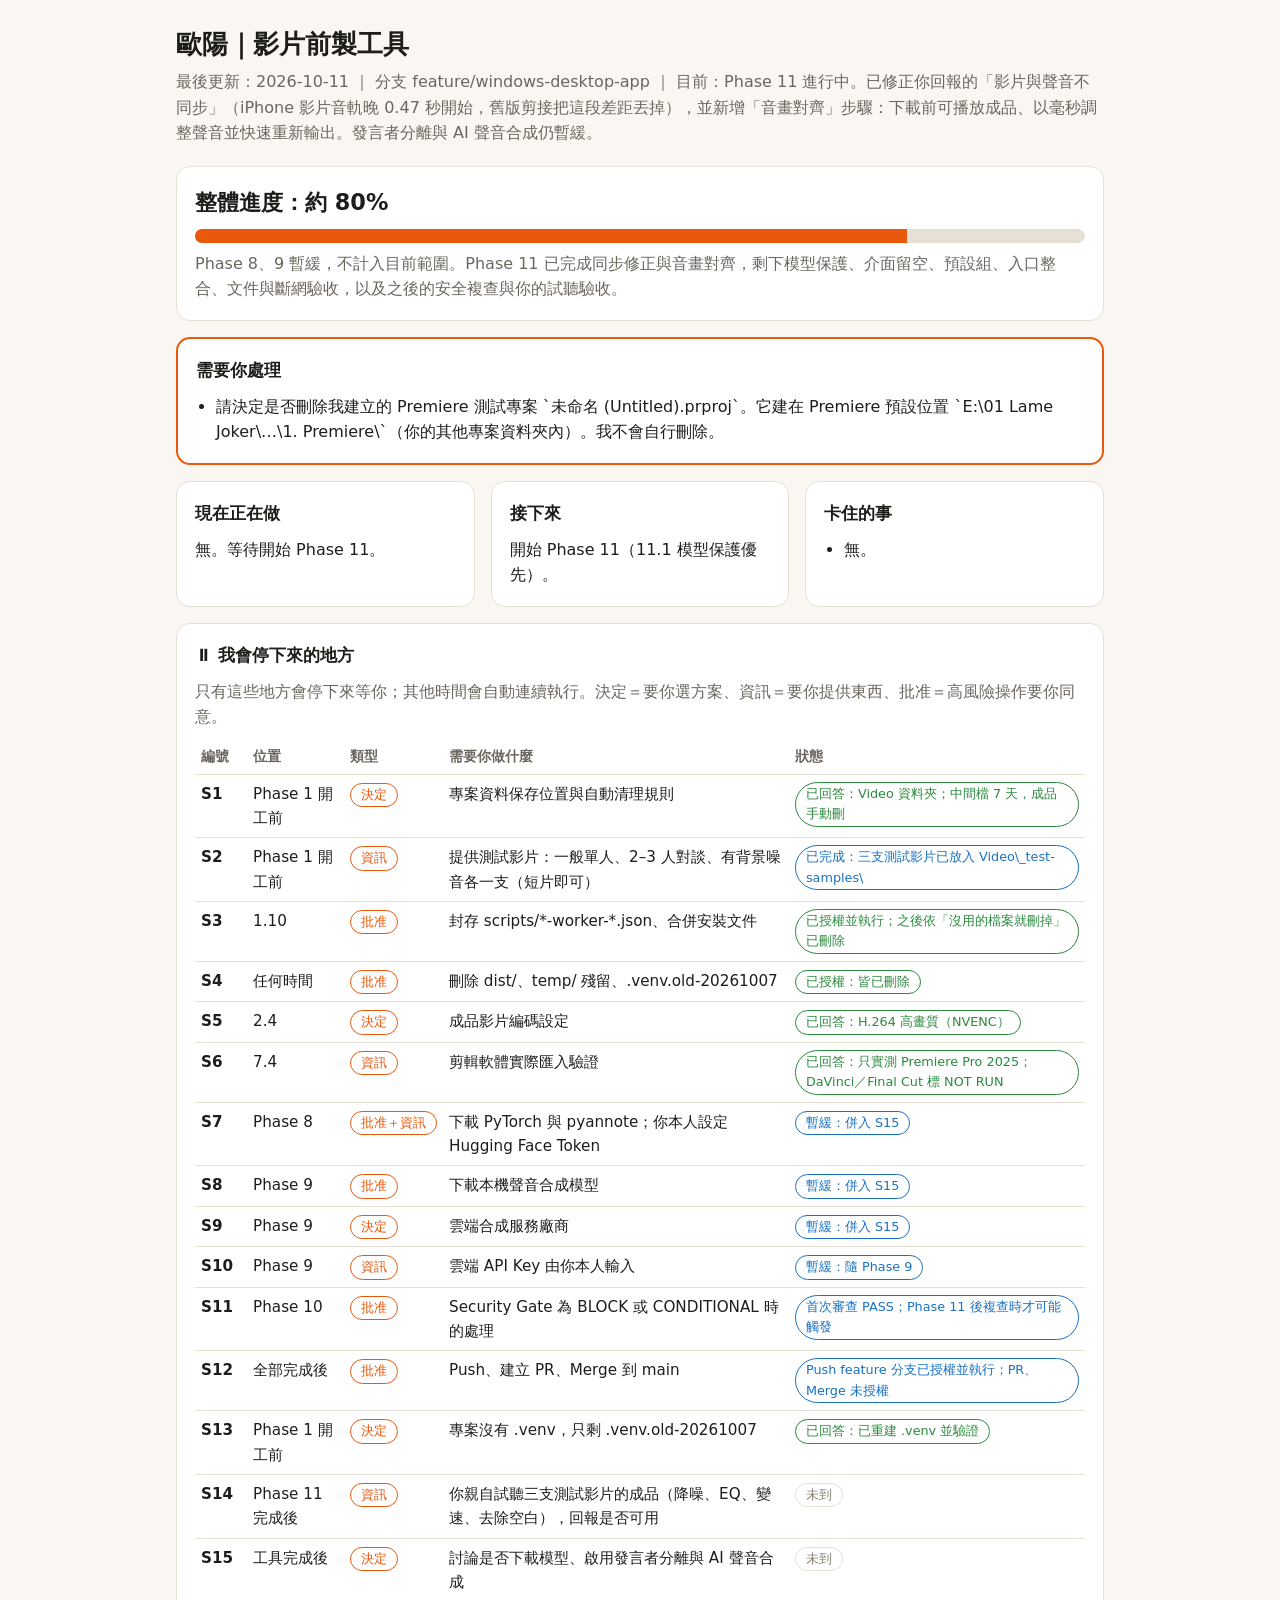
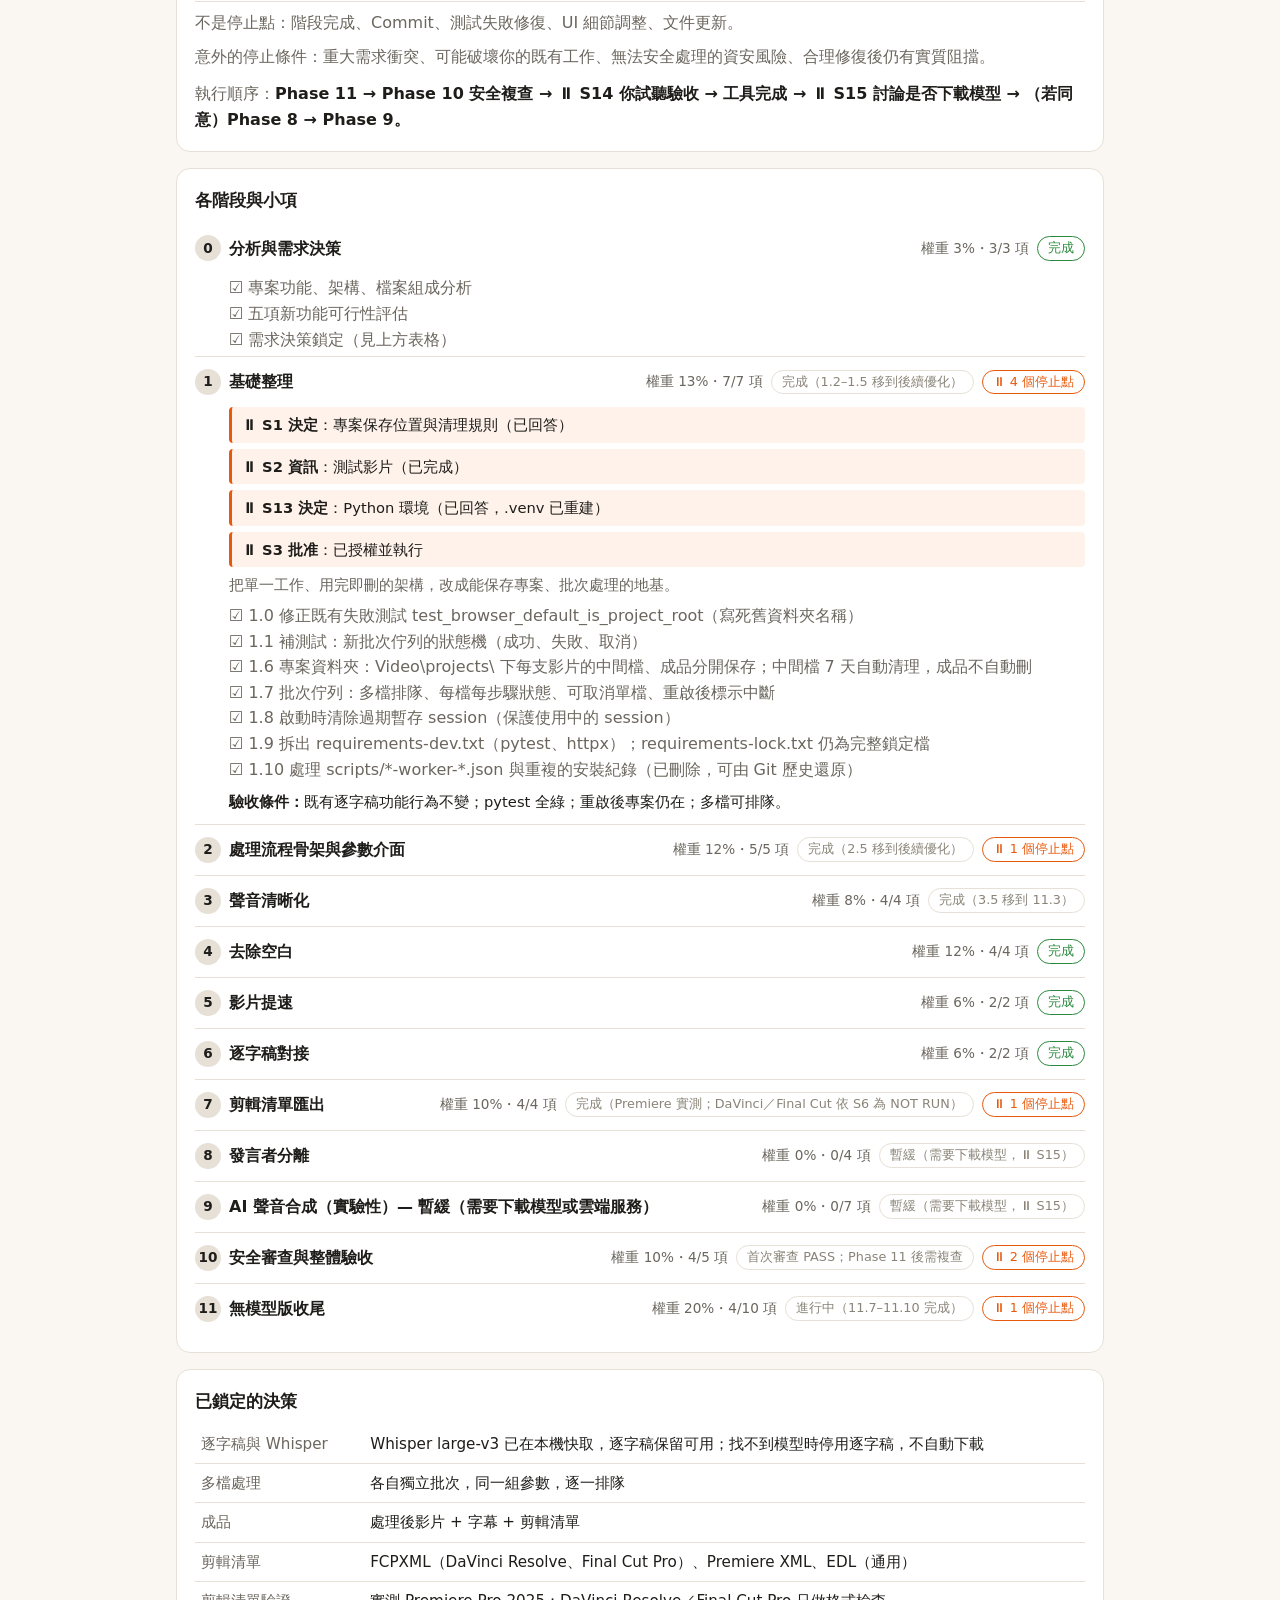
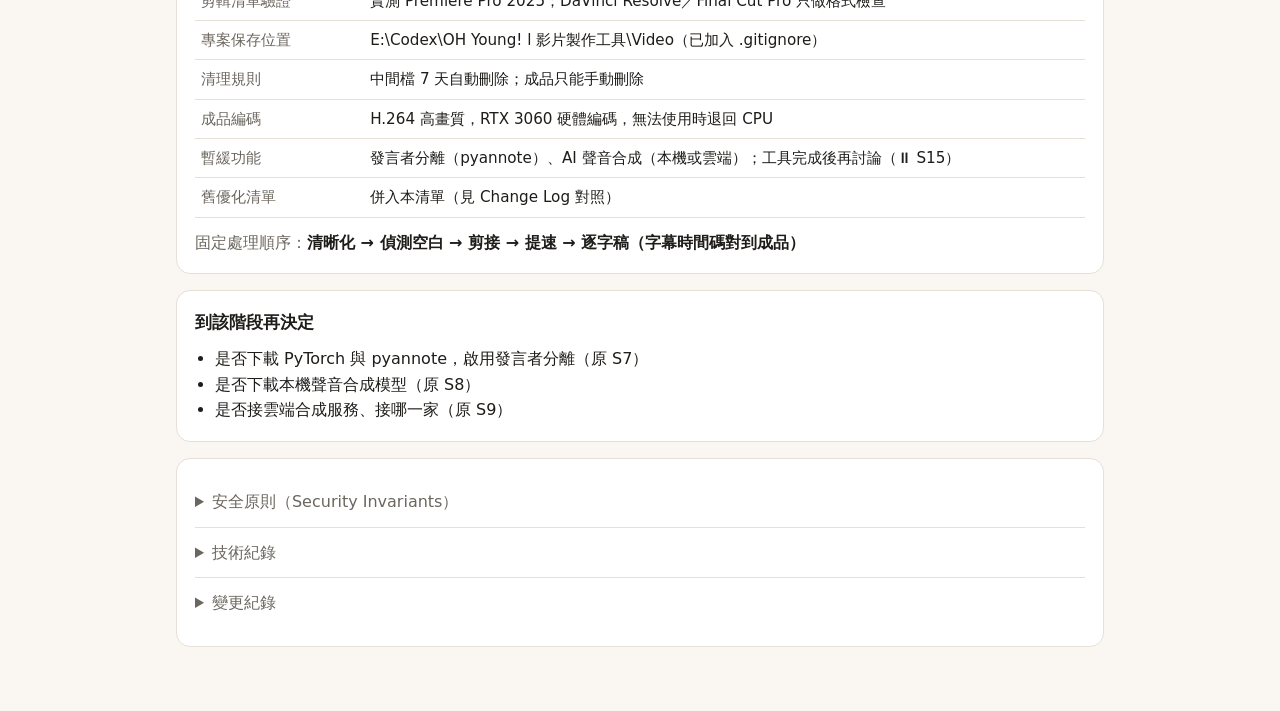
==== commit aeb8e89c: "docs: record A/V sync fix and alignment step in worklist Co-Authored-By: Claude Opus 5.5 <noreply@an" ====
--- a/WORKLIST.html
+++ b/WORKLIST.html
@@ -50,12 +50,12 @@
 <body>
 <main>
 <h1>歐陽｜影片前製工具</h1>
-<p class="sub">最後更新：2026-10-10 ｜ 分支 feature/windows-desktop-app ｜ 目前：目標調整為「不下載任何新模型也能完整單跑的工具」。需要下載模型的發言者分離（Phase 8）與 AI 聲音合成（Phase 9）先暫緩，介面上留空。已完成的影片前製 MVP 不受影響；剩下 Phase 11「無模型版收尾」，尚未開工。</p>
+<p class="sub">最後更新：2026-10-11 ｜ 分支 feature/windows-desktop-app ｜ 目前：Phase 11 進行中。已修正你回報的「影片與聲音不同步」（iPhone 影片音軌晚 0.47 秒開始，舊版剪接把這段差距丟掉），並新增「音畫對齊」步驟：下載前可播放成品、以毫秒調整聲音並快速重新輸出。發言者分離與 AI 聲音合成仍暫緩。</p>
 
 <section class="card">
-<div class="big">整體進度：約 75%</div>
-<div class="bar"><div style="width:75%"></div></div>
-<p class="muted" style="margin:8px 0 0">Phase 8、9 暫緩，不再計入目前範圍，所以進度從約 60% 調整為約 75%。剩下的主要是 Phase 11 收尾，以及收尾後的安全複查與你的試聽驗收。</p>
+<div class="big">整體進度：約 80%</div>
+<div class="bar"><div style="width:80%"></div></div>
+<p class="muted" style="margin:8px 0 0">Phase 8、9 暫緩，不計入目前範圍。Phase 11 已完成同步修正與音畫對齊，剩下模型保護、介面留空、預設組、入口整合、文件與斷網驗收，以及之後的安全複查與你的試聽驗收。</p>
 </section>
 
 <section class="card action">
@@ -90,7 +90,7 @@
 <details><summary><span class="pn">8</span><b>發言者分離</b><span class="meta">權重 0%・0/4 項</span><span class="tag wait">暫緩（需要下載模型，⏸ S15）</span></summary><ul class="chk"><li class="">☐ 8.1 選定發言者辨識模型（候選：pyannote，需要 PyTorch 與 Hugging Face Token）</li><li class="">☐ 8.2 每位發言者輸出獨立音軌</li><li class="">☐ 8.3 逐字稿標示發言者</li><li class="">☐ 8.4 與 Whisper 共用 12 GB 顯示記憶體：依序執行並釋放</li></ul><p class="acc"><b>驗收條件：</b>2–3 人對談測試影片可正確分軌；重疊段落限制有說明。</p></details>
 <details><summary><span class="pn">9</span><b>AI 聲音合成（實驗性）— 暫緩（需要下載模型或雲端服務）</b><span class="meta">權重 0%・0/7 項</span><span class="tag wait">暫緩（需要下載模型，⏸ S15）</span></summary><ul class="chk"><li class="">☐ 9.1 本機模型選型與中文品質實測</li><li class="">☐ 9.2 依發言者原聲建立聲音模型，依逐字稿逐句合成</li><li class="">☐ 9.3 對回時間軸，另外輸出合成音軌</li><li class="">☐ 9.4 克隆同意確認選項</li><li class="">☐ 9.5 雲端服務接入</li><li class="">☐ 9.6 API Key 存 Windows 認證儲存區</li><li class="">☐ 9.7 預估費用、單次與每日上限、上傳警告</li></ul><p class="acc"><b>驗收條件：</b>合成音軌可在剪輯軟體中逐句替換；雲端相關 Security Invariants 驗證通過。</p></details>
 <details><summary><span class="pn">10</span><b>安全審查與整體驗收</b><span class="meta">權重 10%・4/5 項</span><span class="tag wait">首次審查 PASS；Phase 11 後需複查</span><span class="tag stopt">⏸ 2 個停止點</span></summary><div class="stop"><b>⏸ S11 批准</b>：Security Gate 為 BLOCK 或 CONDITIONAL 時</div><div class="stop"><b>⏸ S12 批准</b>：PR、Merge</div><ul class="chk"><li class="done">☑ 10.1 檢視 /api/debug（回傳絕對路徑，LOW；啟動器用 root 比對安裝版本，保留）</li><li class="done">☑ 10.2 影片前製 API 的 Security Diff Review（結果見下方 Security Gate）</li><li class="done">☑ 10.3 Security Invariants 1–3 驗證通過（4 於 11.1 完成後驗證；5 隨 Phase 9 暫緩）</li><li class="done">☑ 10.4 全部測試與真實影片端到端驗收（96 passed；3 支測試影片）</li><li class="">☐ 10.5 Phase 11 完成後的安全複查與全部測試</li></ul><p class="acc"><b>驗收條件：</b>Security Gate 無 HIGH；端到端驗收通過。</p></details>
-<details><summary><span class="pn">11</span><b>無模型版收尾</b><span class="meta">權重 20%・0/6 項</span><span class="tag wait">尚未開始</span><span class="tag stopt">⏸ 1 個停止點</span></summary><div class="stop"><b>⏸ S14 資訊</b>：你試聽三支成品並回報</div><p class="muted">讓工具在不下載任何新模型的情況下完整可用，需要模型的功能清楚留空。</p><ul class="chk"><li class="">☐ 11.1 模型保護：逐字稿只在 Whisper 模型已存在時可用；找不到模型時停用逐字稿選項並說明原因，影片前製與首頁都不自動下載</li><li class="">☐ 11.2 介面留空：/prep 顯示「發言者分離」「AI 聲音合成」為停用狀態，標示「需要下載模型，尚未啟用」</li><li class="">☐ 11.3 清晰化預設組：Podcast、戶外、室內回音三組（原 3.5）</li><li class="">☐ 11.4 入口整合：首頁加上「影片前製」入口；桌面版視窗也能進入 /prep</li><li class="">☐ 11.5 文件：README 補上影片前製用法、Video 資料夾、無模型限制</li><li class="">☐ 11.6 本機完整驗收：重開機後由捷徑啟動，跑完三支測試影片（無網路也能完成，逐字稿用既有模型）</li></ul><p class="acc"><b>驗收條件：</b>斷網狀態下，從捷徑啟動到產出成品、字幕、剪輯清單全部成功；需要模型的功能不會觸發任何下載。</p></details>
+<details><summary><span class="pn">11</span><b>無模型版收尾</b><span class="meta">權重 20%・4/10 項</span><span class="tag wait">進行中（11.7–11.10 完成）</span><span class="tag stopt">⏸ 1 個停止點</span></summary><div class="stop"><b>⏸ S14 資訊</b>：你試聽三支成品並回報</div><p class="muted">讓工具在不下載任何新模型的情況下完整可用，需要模型的功能清楚留空。</p><ul class="chk"><li class="">☐ 11.1 模型保護：逐字稿只在 Whisper 模型已存在時可用；找不到模型時停用逐字稿選項並說明原因，影片前製與首頁都不自動下載</li><li class="">☐ 11.2 介面留空：/prep 顯示「發言者分離」「AI 聲音合成」為停用狀態，標示「需要下載模型，尚未啟用」</li><li class="">☐ 11.3 清晰化預設組：Podcast、戶外、室內回音三組（原 3.5）</li><li class="">☐ 11.4 入口整合：首頁加上「影片前製」入口；桌面版視窗也能進入 /prep</li><li class="">☐ 11.5 文件：README 補上影片前製用法、Video 資料夾、無模型限制</li><li class="">☐ 11.6 本機完整驗收：重開機後由捷徑啟動，跑完三支測試影片（無網路也能完成，逐字稿用既有模型）</li><li class="done">☑ 11.7 修正影片與聲音不同步：音軌晚開始時補上靜音對齊；剪接改用逐段裁切再接合，剪點誤差不再累積（實測 IMG_0042：修正前聲音短 0.53 秒且整段提早，修正後影像 157.33 秒、聲音 157.29 秒）</li><li class="done">☑ 11.8 音畫對齊步驟：完成的工作可開啟播放器，以 10／50 毫秒或滑桿調整聲音（±1000 毫秒），套用時只重新封裝不重新編碼，字幕時間同步平移；每次都從原始成品計算，不會疊加</li><li class="done">☑ 11.9 預覽改用最後勾選的檔案，並顯示預覽檔名（原本誤用清單第一個勾選檔）</li><li class="done">☑ 11.10 測試隔離：所有測試改用暫存 Video 資料夾，不再影響真正的工作（先前測試曾把執行中的工作暫時標成中斷）</li></ul><p class="acc"><b>驗收條件：</b>斷網狀態下，從捷徑啟動到產出成品、字幕、剪輯清單全部成功；需要模型的功能不會觸發任何下載。</p></details>
 </section>
 
 <section class="card">
@@ -107,7 +107,7 @@
 <section class="card sec">
 <details><summary>安全原則（Security Invariants）</summary><ol><li>服務只綁定 127.0.0.1；外部網站不能觸發處理或下載。</li><li>檔名不參與磁碟路徑；下載只接受專案 ID + 白名單格式。</li><li>輸入檔只能來自 Video 資料夾，不接受符號連結與 projects 資料夾內的檔案。</li><li>工具不會自行下載任何模型。</li><li>（暫緩，隨 Phase 9）雲端 API Key 只存在 Windows 認證儲存區；雲端合成預設關閉並提示上傳；費用上限；聲音克隆需同意。</li></ol></details>
 <details><summary>技術紀錄</summary><ul><li>已清理：temp/、dist/（約 11 GB）、.venv.old、Video/projects 測試輸出、未引用檔案</li><li>環境：.venv 依 requirements-lock.txt 重建；pytest 需加 --basetemp 指定可寫入的暫存資料夾</li><li>模型：Whisper large-v3 位於 %LOCALAPPDATA%\LocalWhisper\models；目前程式找不到時會自動下載（11.1 要改掉）</li><li>硬體：RTX 3060 12 GB</li><li>效能：2 分 42 秒 4K 影片（降噪＋EQ＋去空白＋逐字稿）完整處理約數分鐘，未精確量測</li><li>參考：docs/dual-track-speech-pipeline.md（舊雙軌提案）</li></ul></details>
-<details><summary>變更紀錄</summary><ul><li>2026-10-10：目標改為「不下載模型也能單跑」，清單重整：</li><li>2026-10-10：本機運行驗證（96 passed；首頁、/prep、既有逐字稿、預覽皆正常）；刪除未引用檔案與測試輸出。</li><li>2026-10-10：Phase 1–7、10 完成；Premiere Pro 2025 實測匯入成功。</li><li>2026-10-10：設定 GitHub remote 並 push feature/windows-desktop-app。</li><li>2026-10-09：重建 .venv；集中回答停止點；刪除 dist/、temp/；Video/ 加入 .gitignore。</li><li>2026-10-09：需求擴充為影片前製工具，清單重整（MERGE 舊 7 階段優化清單）。</li><li>2026-10-09：建立 WORKLIST，完成專案分析。</li></ul><p class="muted">本頁由 WORKLIST.md 同步產生。</p></details>
+<details><summary>變更紀錄</summary><ul><li>2026-10-11：修正影片與聲音不同步（11.7）；新增音畫對齊步驟（11.8）；修正預覽檔案選擇（11.9）；修正測試隔離（11.10）；新增同步回歸測試（舊版程式重現 0.42 秒偏移、新版通過）；102 項測試通過。</li><li>2026-10-10：目標改為「不下載模型也能單跑」，清單重整：</li><li>2026-10-10：本機運行驗證（96 passed；首頁、/prep、既有逐字稿、預覽皆正常）；刪除未引用檔案與測試輸出。</li><li>2026-10-10：Phase 1–7、10 完成；Premiere Pro 2025 實測匯入成功。</li><li>2026-10-10：設定 GitHub remote 並 push feature/windows-desktop-app。</li><li>2026-10-09：重建 .venv；集中回答停止點；刪除 dist/、temp/；Video/ 加入 .gitignore。</li><li>2026-10-09：需求擴充為影片前製工具，清單重整（MERGE 舊 7 階段優化清單）。</li><li>2026-10-09：建立 WORKLIST，完成專案分析。</li></ul><p class="muted">本頁由 WORKLIST.md 同步產生。</p></details>
 </section>
 </main>
 </body>
